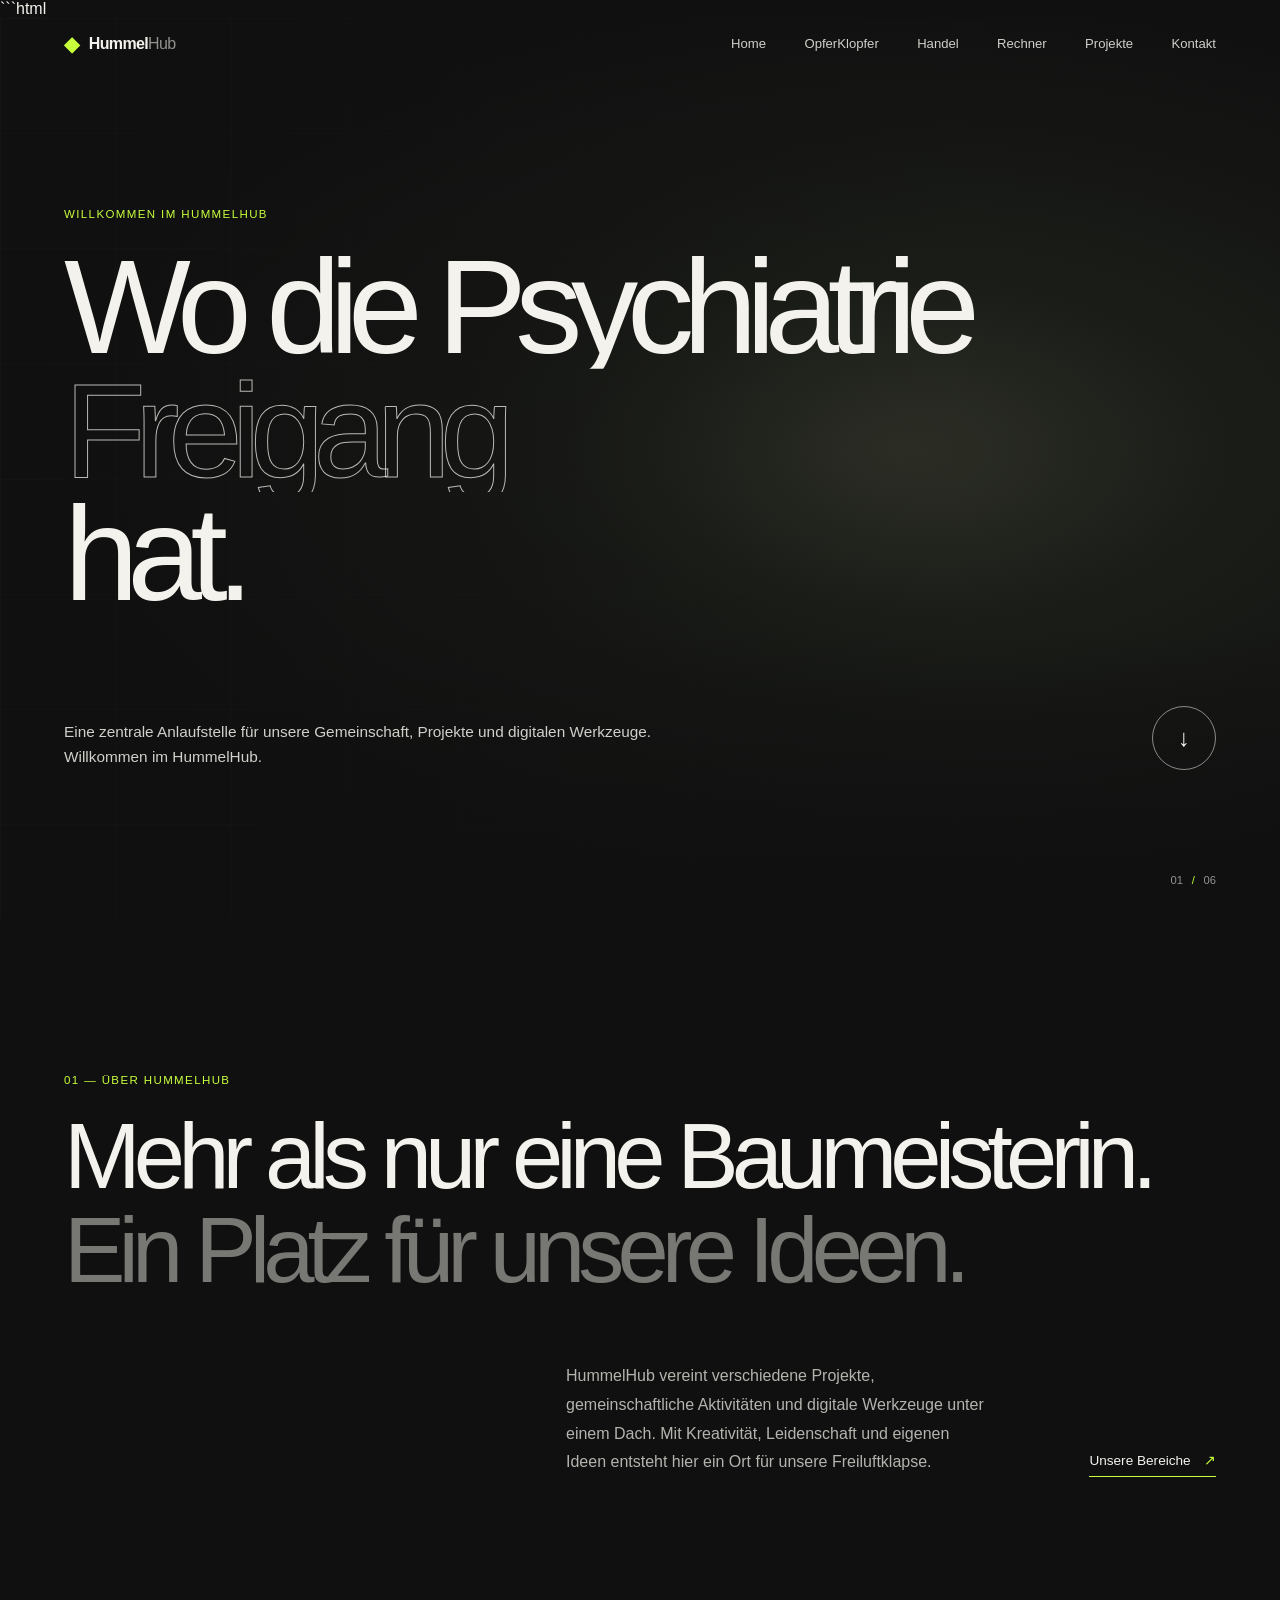
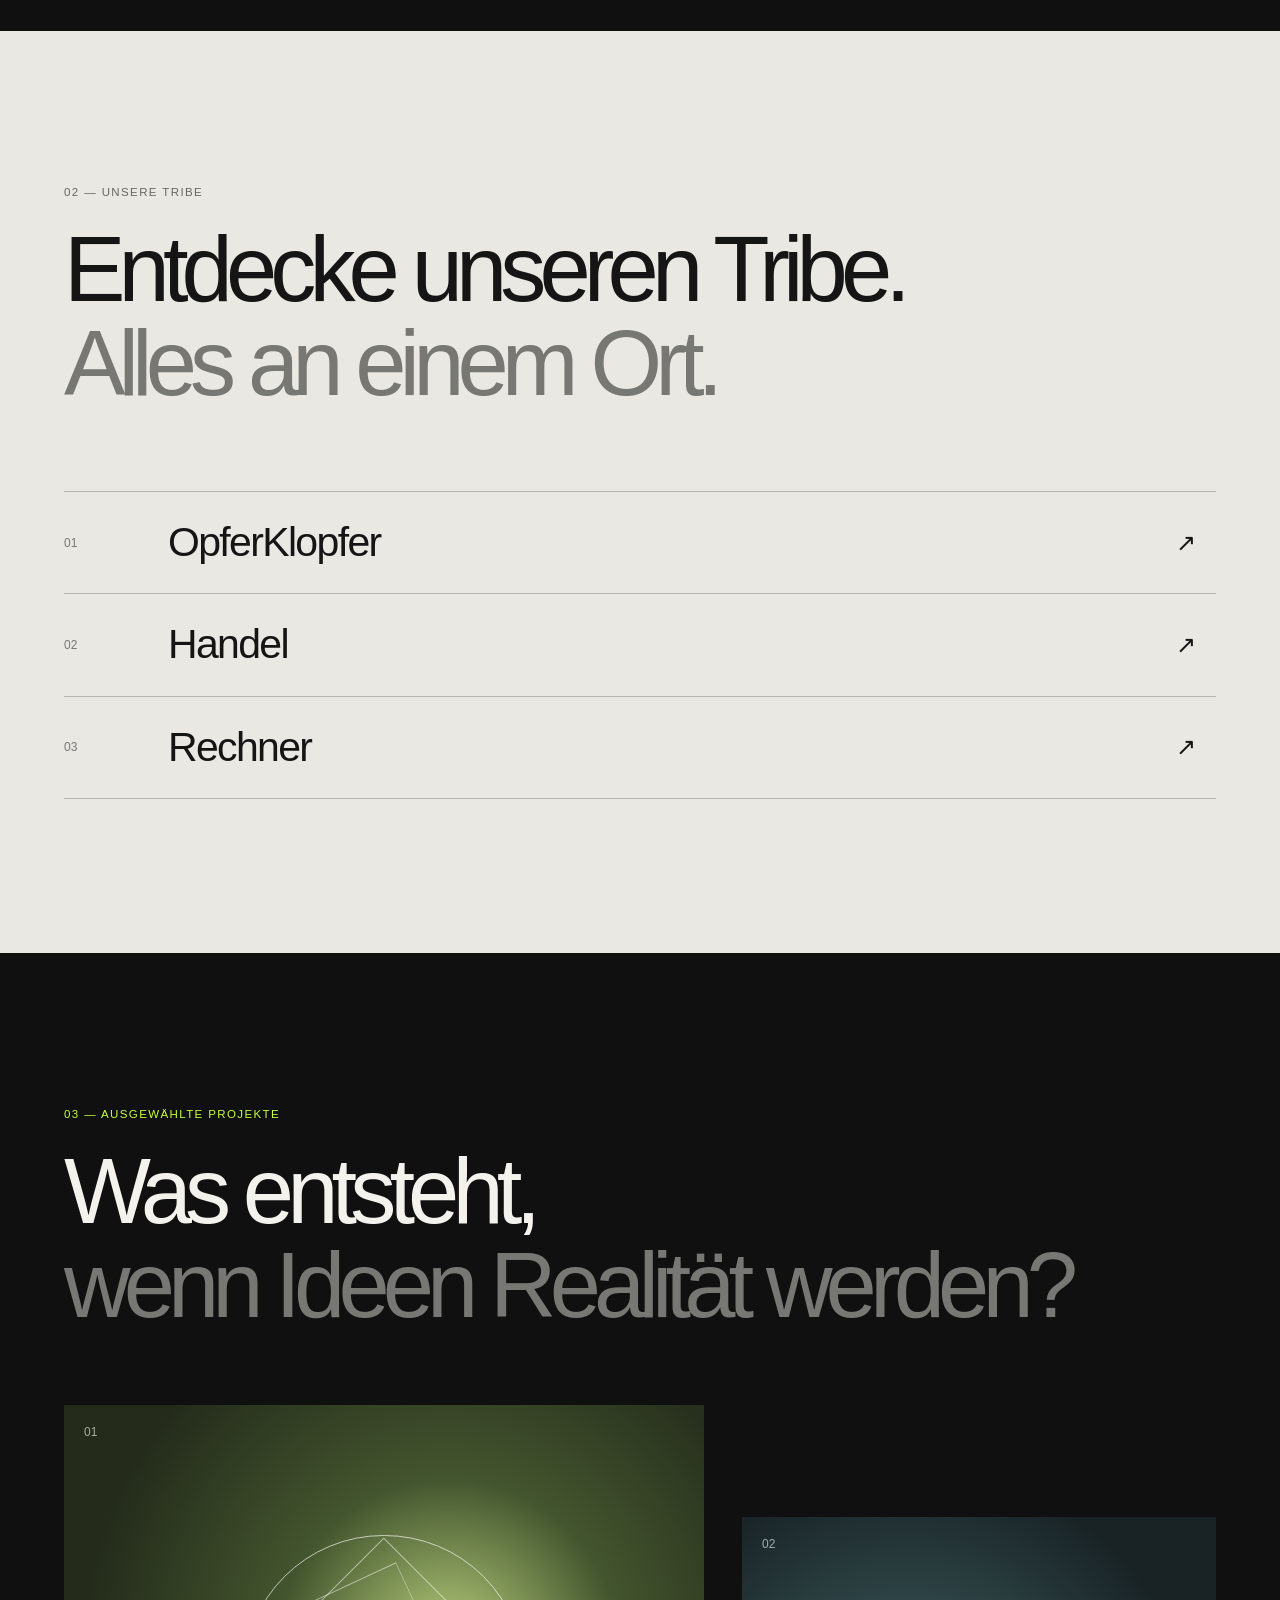
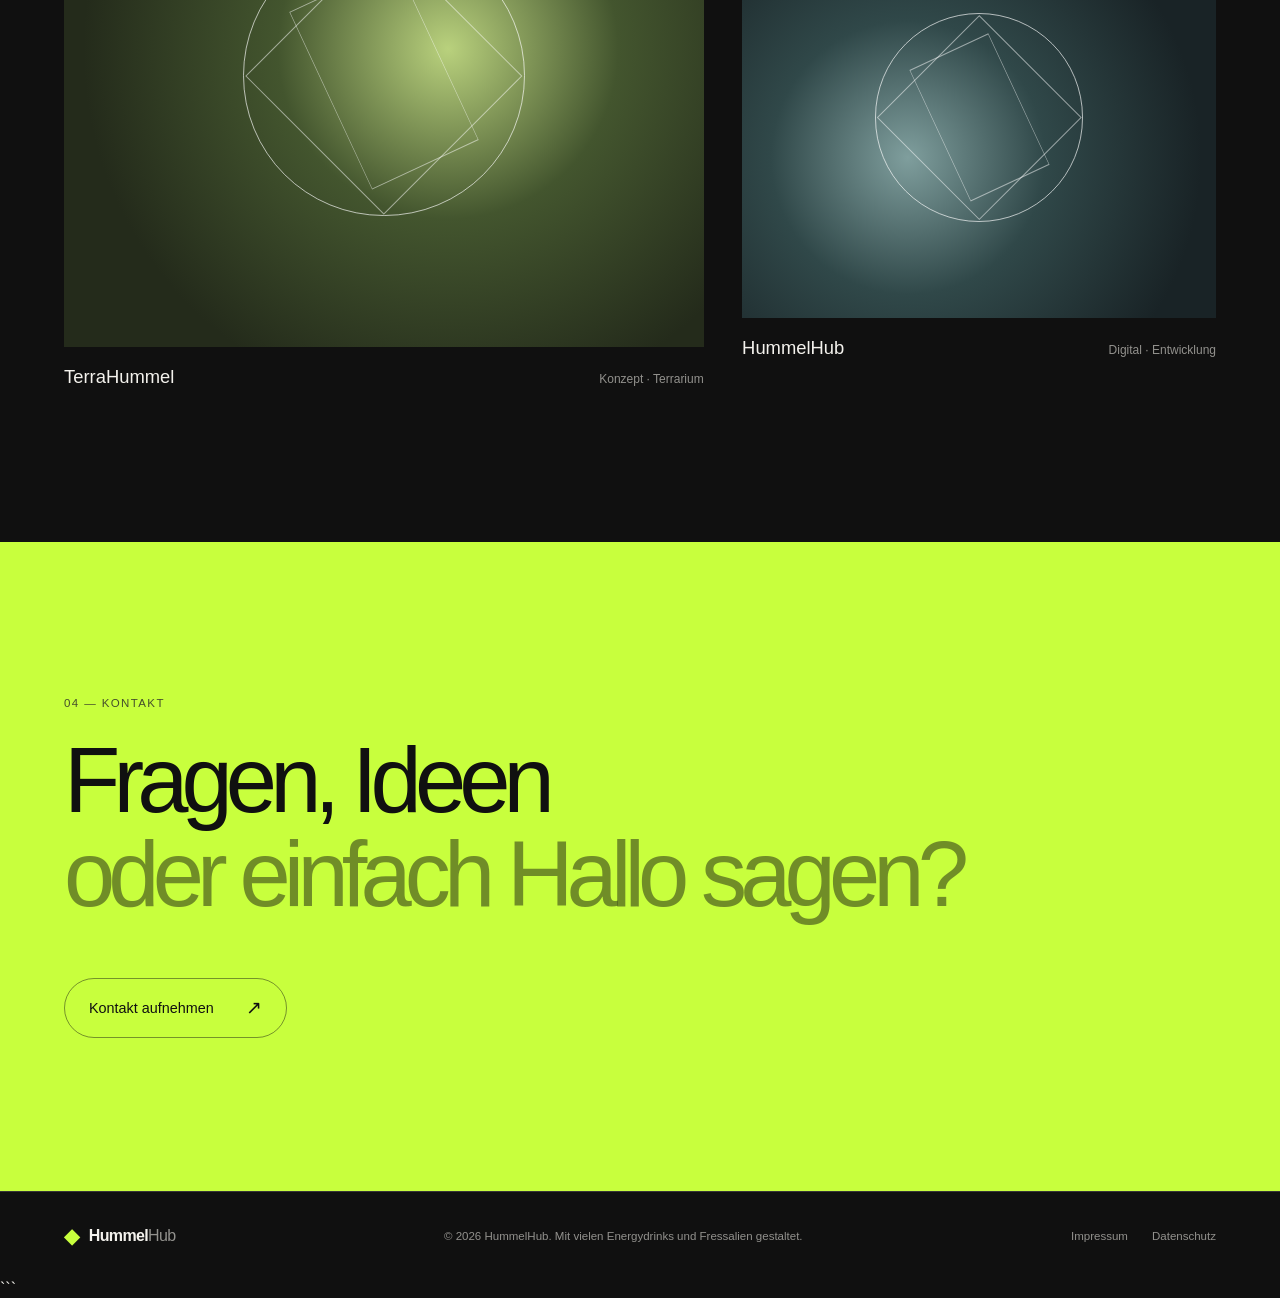
==== index.html @ 1e1fe2d3 "Dateien hochgeladen" ====
```html
<!doctype html>
<html lang="de" data-theme="dark">
<head>
    <meta charset="utf-8">
    <meta name="viewport" content="width=device-width, initial-scale=1">
    <meta name="description" content="HummelHub – Deine zentrale Anlaufstelle für OpferKlopfer, Handel, Rechner und Projekte.">
    <title>HummelHub – Home</title>
    <link rel="preconnect" href="https://fonts.googleapis.com">
    <link rel="preconnect" href="https://fonts.gstatic.com" crossorigin>
    <link rel="stylesheet" href="css/style.css">
</head>
<body>
    <!-- HEADER -->
    <header class="site-header" id="top">
        <a class="brand" href="index.html" aria-label="Zur Startseite">
            <span class="brand-mark">◆</span>
            <span>Hummel<span class="brand-light">Hub</span></span>
        </a>
        <!-- DESKTOP NAVIGATION -->
        <nav class="desktop-nav" aria-label="Hauptnavigation">
            <a href="index.html">Home</a>
            <a href="opferklopfer.html">OpferKlopfer</a>
            <a href="handel.html">Handel</a>
            <a href="rechner.html">Rechner</a>
            <a href="projekte.html">Projekte</a>
            <a href="kontakt.html">Kontakt</a>
        </nav>
        <!-- MOBILE MENÜ BUTTON -->
        <button class="menu-toggle" aria-label="Menü öffnen" aria-expanded="false">
            <span></span>
            <span></span>
        </button>
    </header>

    <!-- MOBILE NAVIGATION -->
    <div class="menu-overlay" aria-hidden="true">
        <nav aria-label="Mobiles Menü">
            <a href="index.html">Home <span>01</span></a>
            <a href="opferklopfer.html">OpferKlopfer <span>02</span></a>
            <a href="handel.html">Handel <span>03</span></a>
            <a href="rechner.html">Rechner <span>04</span></a>
            <a href="projekte.html">Projekte <span>05</span></a>
            <a href="kontakt.html">Kontakt <span>06</span></a>
        </nav>
        <p class="menu-note">Eine Hummel kann auch beißen.</p>
    </div>

    <!-- HAUPTINHALT -->
    <main>
        <!-- HERO -->
        <section class="hero">
            <div class="hero-media" aria-hidden="true">
                <!-- Eigenes Video später hier einfügen:
                <video src="assets/hero.mp4" autoplay muted loop playsinline></video>
                -->
                <div class="hero-gradient"></div>
                <div class="hero-grid"></div>
            </div>
            <div class="hero-content">
                <p class="eyebrow reveal">WILLKOMMEN IM HUMMELHUB</p>
                <h1 class="hero-title">
                    <span>Wo die Psychiatrie</span>
                    <span class="outline">Freigang</span>
                    <span>hat.</span>
                </h1>
                <div class="hero-bottom">
                    <p class="hero-copy reveal">
                        Eine zentrale Anlaufstelle für unsere Gemeinschaft,
                        Projekte und digitalen Werkzeuge.
                        <br>
                        Willkommen im HummelHub.
                    </p>
                    <a class="circle-link" href="#about" aria-label="Weiter entdecken">
                        <span>↓</span>
                    </a>
                </div>
            </div>
            <div class="hero-index">01 <span>/</span> 06</div>
        </section>

        <!-- INTRO -->
        <section class="intro section-pad" id="about">
            <p class="eyebrow reveal">01 — ÜBER HUMMELHUB</p>
            <h2 class="reveal">
                Mehr als nur eine Baumeisterin.
                <br>
                <span class="muted">Ein Platz für unsere Ideen.</span>
            </h2>
            <div class="intro-foot">
                <p>
                    HummelHub vereint verschiedene Projekte,
                    gemeinschaftliche Aktivitäten und digitale
                    Werkzeuge unter einem Dach.
                    Mit Kreativität, Leidenschaft und eigenen Ideen
                    entsteht hier ein Ort für unsere Freiluftklapse.
                </p>
                <a class="text-link" href="#services">Unsere Bereiche <span>↗</span></a>
            </div>
        </section>

        <!-- BEREICHE -->
        <section class="services section-pad" id="services">
            <div class="section-heading">
                <p class="eyebrow reveal">02 — UNSERE TRIBE</p>
                <h2 class="reveal">
                    Entdecke unseren Tribe.
                    <br>
                    <span class="muted">Alles an einem Ort.</span>
                </h2>
            </div>
            <div class="service-list">
                <a class="service-item" href="opferklopfer.html">
                    <span class="service-num">01</span>
                    <h3>OpferKlopfer</h3>
                    <span class="service-arrow">↗</span>
                </a>
                <a class="service-item" href="handel.html">
                    <span class="service-num">02</span>
                    <h3>Handel</h3>
                    <span class="service-arrow">↗</span>
                </a>
                <a class="service-item" href="rechner.html">
                    <span class="service-num">03</span>
                    <h3>Rechner</h3>
                    <span class="service-arrow">↗</span>
                </a>
            </div>
        </section>

        <!-- PROJEKTE -->
        <section class="projects section-pad" id="projects">
            <div class="projects-head">
                <p class="eyebrow reveal">03 — AUSGEWÄHLTE PROJEKTE</p>
                <h2 class="reveal">
                    Was entsteht,
                    <br>
                    <span class="muted">wenn Ideen Realität werden?</span>
                </h2>
            </div>
            <div class="project-grid">
                <article class="project-card project-large">
                    <div class="project-art art-one">
                        <span>01</span>
                        <div class="art-shape"></div>
                    </div>
                    <div class="project-meta">
                        <h3>TerraHummel</h3>
                        <p>Konzept · Terrarium</p>
                    </div>
                </article>
                <article class="project-card">
                    <div class="project-art art-two">
                        <span>02</span>
                        <div class="art-shape"></div>
                    </div>
                    <div class="project-meta">
                        <h3>HummelHub</h3>
                        <p>Digital · Entwicklung</p>
                    </div>
                </article>
            </div>
        </section>

        <!-- KONTAKT -->
        <section class="contact section-pad" id="contact">
            <p class="eyebrow reveal">04 — KONTAKT</p>
            <h2 class="reveal">
                Fragen, Ideen
                <br>
                <span class="muted">oder einfach Hallo sagen?</span>
            </h2>
            <a class="contact-link" href="kontakt.html">Kontakt aufnehmen <span>↗</span></a>
        </section>
    </main>

    <!-- FOOTER -->
    <footer class="site-footer">
        <a class="brand" href="index.html">
            <span class="brand-mark">◆</span>
            <span>Hummel<span class="brand-light">Hub</span></span>
        </a>
        <p>© <span id="year"></span> HummelHub. Mit vielen Energydrinks und Fressalien gestaltet.</p>
        <div class="footer-links">
            <a href="impressum.html">Impressum</a>
            <a href="datenschutz.html">Datenschutz</a>
        </div>
    </footer>

    <!-- JAVASCRIPT -->
    <script src="js/main.js"></script>
</body>
</html>
```
---- css/style.css ----
/* =========================================================
   DEINE WEBSITE — Designsystem & Animationen
   Sauber getrennt, responsiv und mit Reduced-Motion-Support
   ========================================================= */

:root {
  --color-bg: #101010;
  --color-surface: #191919;
  --color-text: #f4f2ed;
  --color-muted: #92918d;
  --color-accent: #c8ff3d;
  --color-line: rgba(255, 255, 255, .16);
  --font-body: "DM Sans", sans-serif;
  --font-display: "Space Grotesk", sans-serif;
  --container: 1440px;
  --gutter: clamp(1.25rem, 5vw, 5.5rem);
  --ease-out: cubic-bezier(.16, 1, .3, 1);
  --ease-inout: cubic-bezier(.76, 0, .24, 1);
}

*, *::before, *::after { box-sizing: border-box; }
html { scroll-behavior: smooth; background: var(--color-bg); }
body { margin: 0; color: var(--color-text); background: var(--color-bg); font-family: var(--font-body); -webkit-font-smoothing: antialiased; overflow-x: clip; }
body.menu-open { overflow: hidden; }
a { color: inherit; text-decoration: none; }
button { color: inherit; font: inherit; }
::selection { color: var(--color-bg); background: var(--color-accent); }

.site-header {
  position: fixed; z-index: 100; inset: 0 0 auto; height: 88px;
  display: flex; align-items: center; justify-content: space-between;
  padding-inline: var(--gutter); border-bottom: 1px solid transparent;
  transition: background .4s ease, border-color .4s ease, height .4s ease;
}
.site-header.is-scrolled { height: 72px; background: rgba(16,16,16,.82); border-color: var(--color-line); backdrop-filter: blur(18px); }
.brand { display: inline-flex; align-items: center; gap: .65rem; font: 700 1rem var(--font-display); letter-spacing: -.04em; position: relative; z-index: 102; }
.brand-mark { color: var(--color-accent); font-size: 1.25rem; }
.brand-light { color: var(--color-muted); font-weight: 400; }
.desktop-nav { display: flex; align-items: center; gap: clamp(1.25rem, 3vw, 3rem); }
.desktop-nav a { font-size: .82rem; color: #d0cfca; position: relative; transition: color .25s ease; }
.desktop-nav a::after { content: ""; position: absolute; left: 0; bottom: -.45rem; width: 100%; height: 1px; background: var(--color-accent); transform: scaleX(0); transform-origin: right; transition: transform .45s var(--ease-out); }
.desktop-nav a:hover { color: var(--color-accent); }
.desktop-nav a:hover::after { transform: scaleX(1); transform-origin: left; }
.menu-toggle { display: none; width: 44px; height: 44px; border: 1px solid var(--color-line); border-radius: 50%; background: transparent; cursor: pointer; position: relative; z-index: 102; }
.menu-toggle span { position: absolute; left: 12px; width: 18px; height: 1px; background: var(--color-text); transition: transform .45s var(--ease-out), top .45s var(--ease-out); }
.menu-toggle span:first-child { top: 17px; }
.menu-toggle span:last-child { top: 24px; }
.menu-toggle[aria-expanded="true"] span:first-child { top: 21px; transform: rotate(45deg); }
.menu-toggle[aria-expanded="true"] span:last-child { top: 21px; transform: rotate(-45deg); }

.menu-overlay { position: fixed; z-index: 99; inset: 0; display: flex; flex-direction: column; justify-content: center; padding: 100px var(--gutter) 3rem; background: var(--color-accent); color: var(--color-bg); clip-path: inset(0 0 100% 0); visibility: hidden; transition: clip-path .8s var(--ease-inout), visibility .8s; }
.menu-overlay.is-open { clip-path: inset(0); visibility: visible; }
.menu-overlay nav { display: flex; flex-direction: column; max-width: 900px; width: 100%; margin-inline: auto; }
.menu-overlay nav a { display: flex; align-items: center; justify-content: space-between; padding: .65em 0; border-bottom: 1px solid rgba(16,16,16,.25); font: 500 clamp(2.4rem, 7vw, 6.5rem)/1.05 var(--font-display); letter-spacing: -.065em; transform: translateY(35px); opacity: 0; transition: transform .6s var(--ease-out), opacity .5s ease; }
.menu-overlay.is-open nav a { transform: translateY(0); opacity: 1; }
.menu-overlay.is-open nav a:nth-child(1) { transition-delay: .12s; }
.menu-overlay.is-open nav a:nth-child(2) { transition-delay: .19s; }
.menu-overlay.is-open nav a:nth-child(3) { transition-delay: .26s; }
.menu-overlay.is-open nav a:nth-child(4) { transition-delay: .33s; }
.menu-overlay nav a span { font: 500 .8rem var(--font-body); }
.menu-note { max-width: 900px; width: 100%; margin: 2rem auto 0; font-size: .85rem; opacity: .7; }

.hero { min-height: min(900px, 100svh); height: 100svh; position: relative; display: flex; align-items: center; overflow: hidden; isolation: isolate; }
.hero-media, .hero-gradient, .hero-grid { position: absolute; inset: 0; }
.hero-media { z-index: -1; background: radial-gradient(ellipse at 70% 48%, #34372c 0%, #1d201a 26%, #101010 68%); overflow: hidden; }
.hero-gradient { background: linear-gradient(90deg, rgba(16,16,16,.88), rgba(16,16,16,.2) 75%), linear-gradient(0deg, #101010 0%, transparent 32%); }
.hero-grid { opacity: .13; background-image: linear-gradient(rgba(255,255,255,.13) 1px, transparent 1px), linear-gradient(90deg, rgba(255,255,255,.13) 1px, transparent 1px); background-size: 9vw 9vw; mask-image: linear-gradient(90deg, black, transparent 80%); }
.hero-content { width: min(100%, var(--container)); padding: 120px var(--gutter) 80px; margin: auto; }
.eyebrow { margin: 0 0 1.4rem; color: var(--color-accent); font: 500 .72rem/1.4 var(--font-body); letter-spacing: .12em; text-transform: uppercase; }
.hero-title { margin: 0; display: flex; flex-direction: column; font: 500 clamp(4rem, 10.5vw, 10.8rem)/.92 var(--font-display); letter-spacing: -.085em; }
.hero-title span { display: block; overflow: hidden; }
.hero-title span > span, .hero-title .word { display: inline-block; }
.outline { color: transparent; -webkit-text-stroke: 1px rgba(244,242,237,.75); }
.hero-bottom { display: flex; justify-content: space-between; align-items: flex-end; margin-top: clamp(2.5rem, 7vw, 6rem); }
.hero-copy { color: #d1d0ca; font-size: clamp(.9rem, 1.2vw, 1.05rem); line-height: 1.65; margin: 0; }
.circle-link { display: grid; place-items: center; width: 64px; height: 64px; border: 1px solid rgba(255,255,255,.5); border-radius: 50%; font-size: 1.5rem; transition: background .35s ease, color .35s ease, transform .35s ease; }
.circle-link:hover { color: var(--color-bg); background: var(--color-accent); border-color: var(--color-accent); transform: translateY(4px); }
.hero-index { position: absolute; right: var(--gutter); bottom: 2rem; font: .7rem var(--font-body); color: var(--color-muted); }
.hero-index span { color: var(--color-accent); padding-inline: .35rem; }

.section-pad { padding: clamp(6rem, 12vw, 12rem) var(--gutter); }
.intro { max-width: var(--container); margin: auto; }
.intro h2, .section-heading h2, .projects-head h2, .contact h2 { margin: 0; font: 500 clamp(2.8rem, 7.2vw, 7.5rem)/1.02 var(--font-display); letter-spacing: -.075em; }
.muted { color: #777773; }
.intro-foot { display: flex; align-items: flex-end; justify-content: space-between; gap: 3rem; margin: 4rem 0 0 auto; max-width: 650px; }
.intro-foot p { max-width: 420px; margin: 0; color: #b4b3ae; font-size: 1rem; line-height: 1.8; }
.text-link { white-space: nowrap; font-size: .85rem; border-bottom: 1px solid var(--color-accent); padding-bottom: .5rem; }
.text-link span { color: var(--color-accent); margin-left: .6rem; }

.services { background: #e9e8e2; color: #151515; }
.section-heading { max-width: var(--container); margin: 0 auto 5rem; }
.section-heading .eyebrow { color: #66675f; }
.service-list { max-width: var(--container); margin: auto; border-top: 1px solid rgba(0,0,0,.22); }
.service-item { display: grid; grid-template-columns: 80px 1fr 40px; align-items: center; gap: 1.5rem; padding: 1.7rem 0; border-bottom: 1px solid rgba(0,0,0,.22); position: relative; overflow: hidden; }
.service-item::before { content: ""; position: absolute; inset: 0; background: var(--color-accent); transform: translateY(101%); transition: transform .65s var(--ease-out); z-index: 0; }
.service-item:hover::before { transform: translateY(0); }
.service-num, .service-item h3, .service-arrow { position: relative; z-index: 1; }
.service-num { font-size: .75rem; color: #777; transition: color .4s ease; }
.service-item h3 { margin: 0; font: 500 clamp(1.5rem, 3.2vw, 3.4rem) var(--font-display); letter-spacing: -.04em; transition: transform .5s var(--ease-out); }
.service-arrow { font-size: 1.5rem; transition: transform .5s var(--ease-out); }
.service-item:hover .service-item h3 { transform: translateX(12px); }
.service-item:hover .service-arrow { transform: rotate(45deg); }
.service-item:hover .service-num { color: #333; }

.projects { max-width: var(--container); margin: auto; }
.projects-head { margin-bottom: 4.5rem; }
.project-grid { display: grid; grid-template-columns: 1.35fr 1fr; align-items: start; gap: clamp(1rem, 3vw, 3rem); }
.project-card:nth-child(2) { margin-top: 7rem; }
.project-art { position: relative; overflow: hidden; aspect-ratio: 1.18; display: grid; place-items: center; background: #222; }
.project-art > span { position: absolute; left: 1.25rem; top: 1.25rem; font: .75rem var(--font-body); color: rgba(255,255,255,.6); z-index: 2; }
.art-one { background: radial-gradient(circle at 60% 45%, #b9d17d, #43552e 35%, #242b1b 75%); }
.art-two { background: radial-gradient(circle at 35% 60%, #7f9e9d, #304849 35%, #192326 75%); }
.art-shape { width: 44%; aspect-ratio: 1; border: 1px solid rgba(255,255,255,.65); border-radius: 50%; position: relative; transition: transform 1s var(--ease-out); }
.art-shape::before, .art-shape::after { content: ""; position: absolute; inset: 15%; border: 1px solid rgba(255,255,255,.5); transform: rotate(45deg); }
.art-shape::after { transform: rotate(-25deg) scaleX(.6); }
.project-card:hover .art-shape { transform: scale(1.22) rotate(18deg); }
.project-meta { display: flex; justify-content: space-between; align-items: baseline; gap: 1rem; padding-top: 1.2rem; }
.project-meta h3 { margin: 0; font: 500 1.15rem var(--font-display); }
.project-meta p { margin: 0; color: var(--color-muted); font-size: .75rem; }

.contact { background: #c8ff3d; color: #101010; }
.contact .eyebrow { color: #454e2c; }
.contact h2 { max-width: 1100px; }
.contact .muted { color: rgba(16,16,16,.48); }
.contact-link { display: inline-flex; align-items: center; gap: 2rem; margin-top: 3.5rem; padding: 1.1rem 1.5rem; border: 1px solid rgba(16,16,16,.45); border-radius: 100px; font-size: .9rem; transition: color .3s ease, background .3s ease, transform .3s ease; }
.contact-link:hover { color: var(--color-accent); background: #101010; transform: translateY(-3px); }
.contact-link span { font-size: 1.2rem; }
.contact-hint { margin: 1rem 0 0; font-size: .72rem; color: rgba(16,16,16,.62); }

.site-footer { display: flex; align-items: center; justify-content: space-between; gap: 2rem; padding: 2rem var(--gutter); border-top: 1px solid var(--color-line); }
.site-footer p { margin: 0; color: var(--color-muted); font-size: .72rem; }
.footer-links { display: flex; gap: 1.5rem; font-size: .72rem; color: var(--color-muted); }
.footer-links a:hover { color: var(--color-accent); }

/* Scroll-Reveal: Elemente starten leicht versetzt und werden weich eingeblendet */
.js-ready .reveal { opacity: 0; transform: translateY(32px); transition: opacity .9s var(--ease-out), transform .9s var(--ease-out); }
.js-ready .reveal.is-visible { opacity: 1; transform: translateY(0); }
.js-ready .hero-title span { clip-path: inset(0 0 100% 0); transform: translateY(28px); transition: clip-path 1s var(--ease-out), transform 1s var(--ease-out); }
.js-ready .hero-title.is-visible span { clip-path: inset(0); transform: translateY(0); }
.js-ready .hero-title span:nth-child(2) { transition-delay: .12s; }
.js-ready .hero-title span:nth-child(3) { transition-delay: .24s; }

/* Flüssige Bild-/Flächenbewegung nur bei Mausgeräten */
@media (hover: hover) and (pointer: fine) {
  .project-art { cursor: pointer; }
}

@media (max-width: 900px) {
  .desktop-nav { gap: 1.25rem; }
  .desktop-nav a { font-size: .75rem; }
  .hero-title { font-size: clamp(4.2rem, 13vw, 8rem); }
  .project-grid { grid-template-columns: 1fr 1fr; }
  .project-card:nth-child(2) { margin-top: 4rem; }
  .project-meta { flex-direction: column; gap: .35rem; }
}
@media (max-width: 700px) {
  .site-header { height: 72px; }
  .desktop-nav { display: none; }
  .menu-toggle { display: block; }
  .hero { min-height: 760px; height: 100svh; }
  .hero-content { padding-top: 110px; padding-bottom: 70px; }
  .hero-title { font-size: clamp(3.6rem, 16vw, 6.6rem); }
  .hero-bottom { margin-top: 3rem; }
  .circle-link { width: 52px; height: 52px; }
  .hero-index { bottom: 1.25rem; }
  .intro-foot { align-items: flex-start; flex-direction: column; gap: 2rem; margin-top: 2.5rem; }
  .section-heading { margin-bottom: 3rem; }
  .service-item { grid-template-columns: 35px 1fr 24px; gap: .75rem; padding: 1.35rem 0; }
  .service-item h3 { font-size: clamp(1.3rem, 6vw, 2rem); }
  .project-grid { grid-template-columns: 1fr; gap: 2.5rem; }
  .project-card:nth-child(2) { margin-top: 0; }
  .project-art { aspect-ratio: 1.1; }
  .project-meta { flex-direction: row; align-items: baseline; }
  .contact-link { margin-top: 2.5rem; }
  .site-footer { flex-wrap: wrap; gap: 1.25rem; }
  .site-footer p { order: 3; width: 100%; }
}
@media (max-width: 420px) {
  .hero-title { font-size: 3.35rem; }
  .hero-copy { font-size: .85rem; }
  .project-meta { flex-direction: column; gap: .35rem; }
  .footer-links { gap: 1rem; }
}

@media (prefers-reduced-motion: reduce) {
  *, *::before, *::after { scroll-behavior: auto !important; animation-duration: .01ms !important; animation-iteration-count: 1 !important; transition-duration: .01ms !important; }
  .js-ready .reveal, .js-ready .hero-title span { opacity: 1; transform: none; clip-path: none; }
}
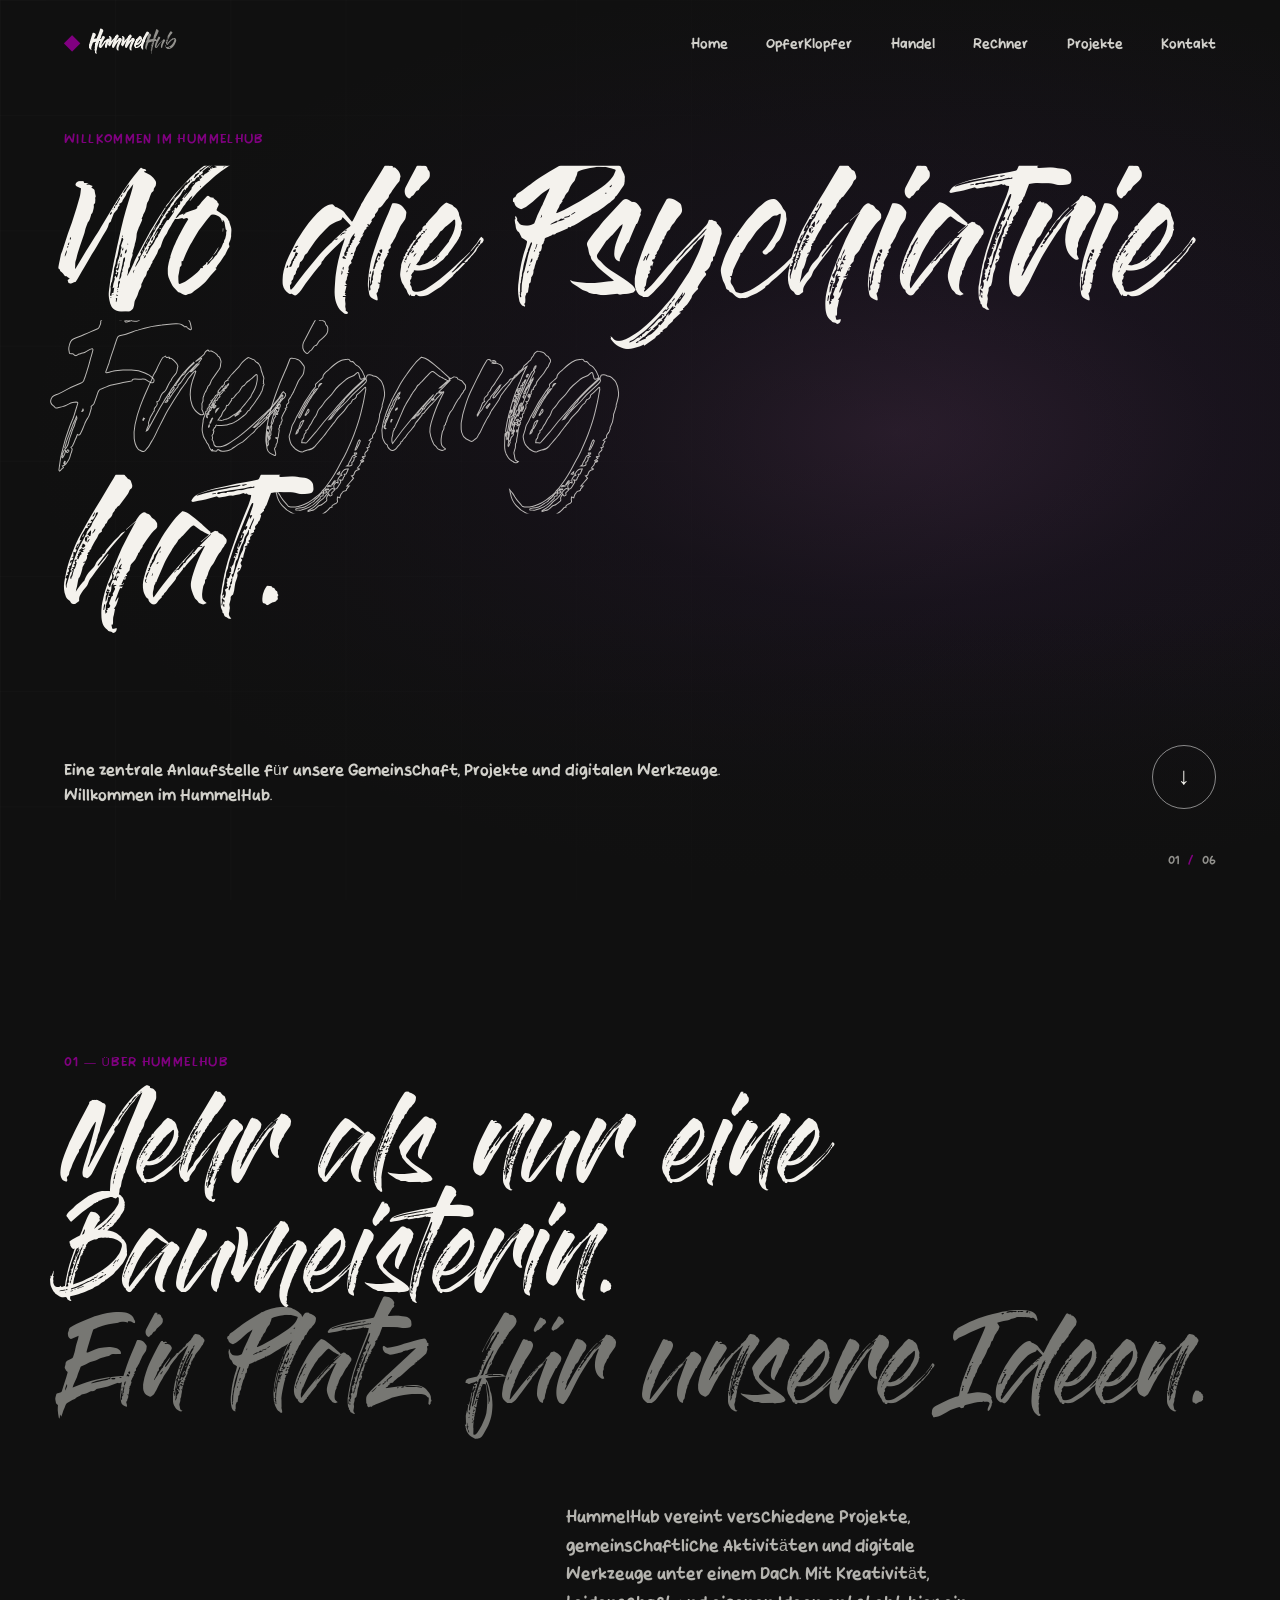
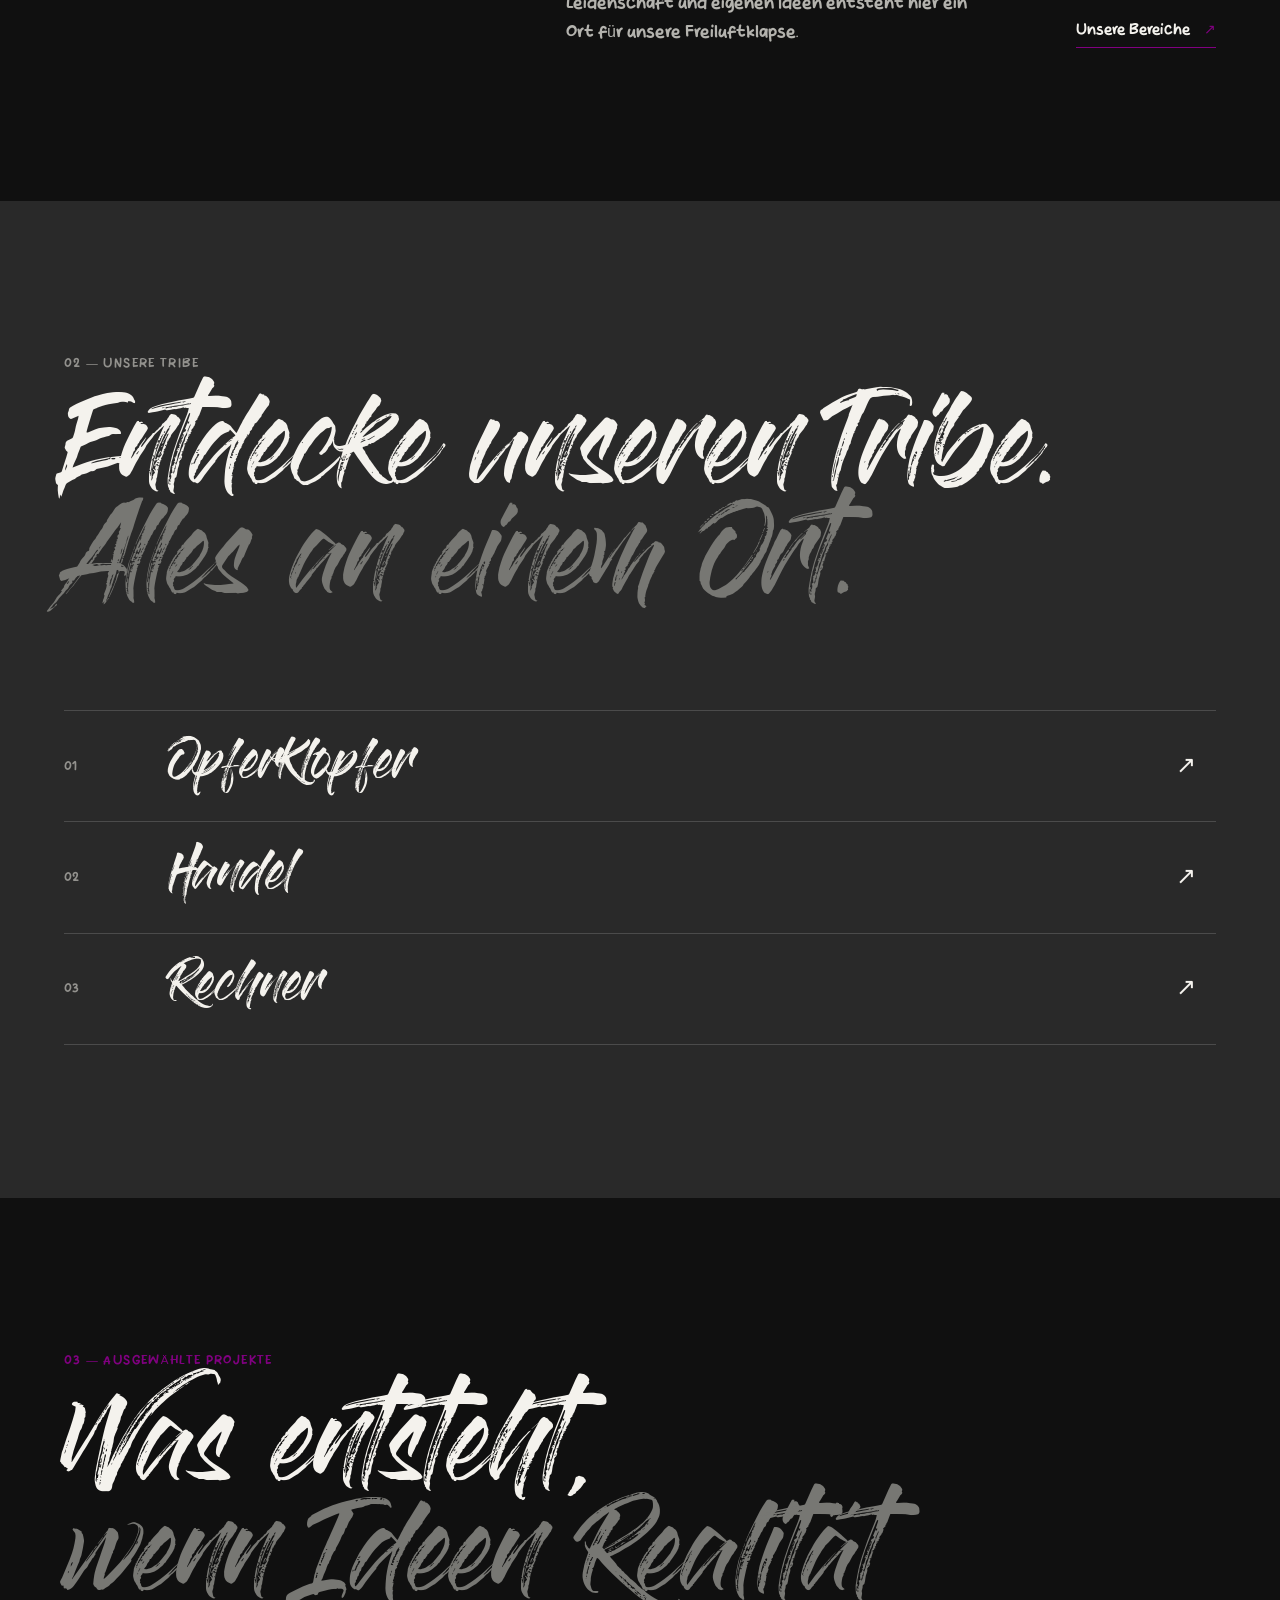
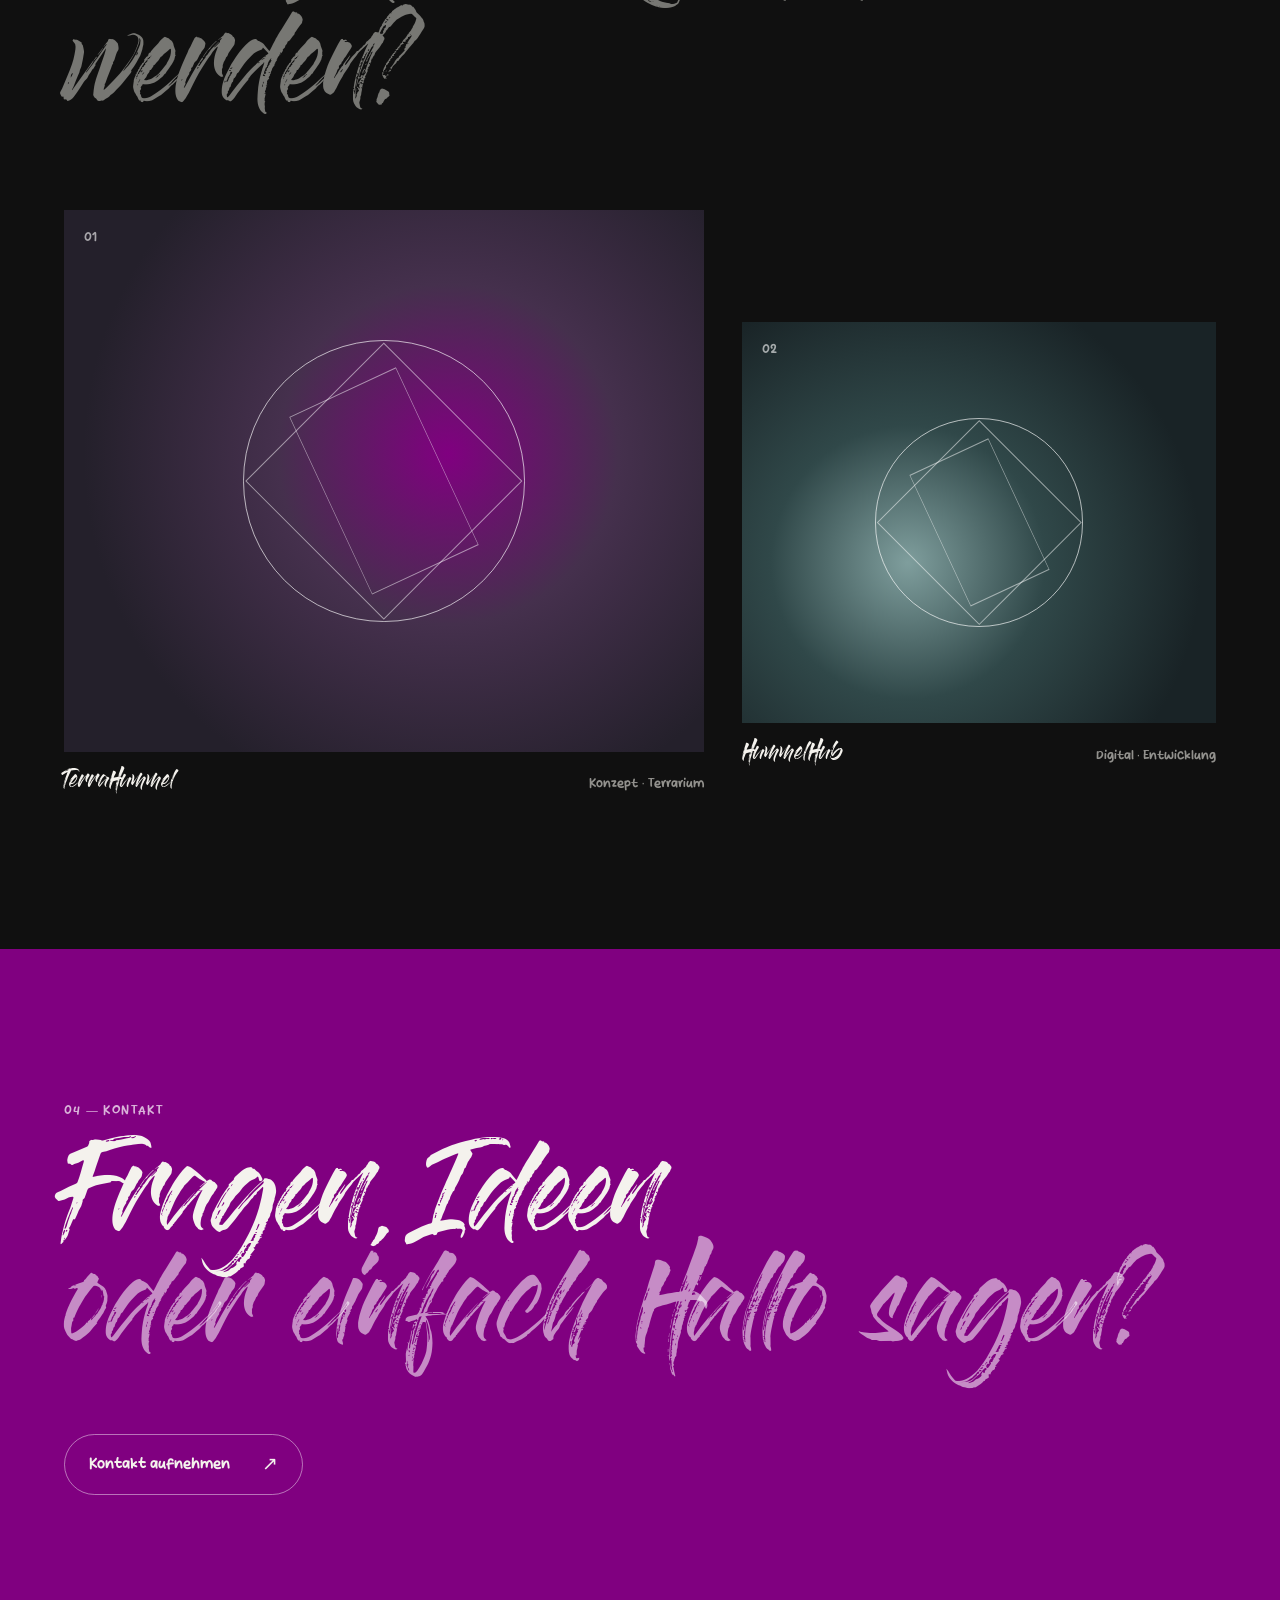
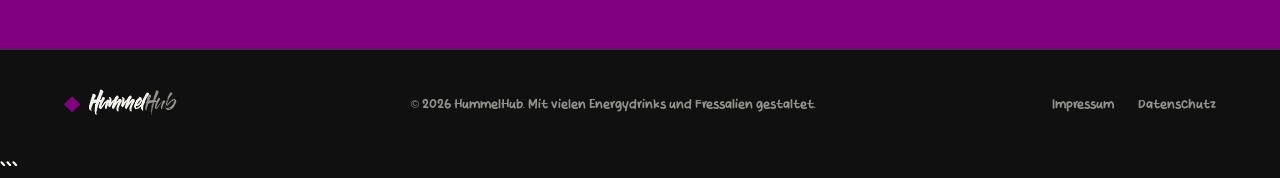
==== commit 07e990cb: "Dateien hochgeladen" ====
--- a/index.html
+++ b/index.html
@@ -1,4 +1,3 @@
-```html
 <!doctype html>
 <html lang="de" data-theme="dark">
 <head>
--- a/css/style.css
+++ b/css/style.css
@@ -1,188 +1,998 @@
+
 /* =========================================================
-   DEINE WEBSITE — Designsystem & Animationen
-   Sauber getrennt, responsiv und mit Reduced-Motion-Support
+   HUMMELHUB — Designsystem & Animationen
+   Responsiv, sauber strukturiert und mit Reduced-Motion-Support
    ========================================================= */
 
+/* =========================
+   FARBEN, SCHRIFTEN & VARIABLEN
+   ========================= */
+@font-face {
+    font-family: "Gloss and Blooms";
+    src: url("../assets/fonts/GlossAndBlooms.ttf") format("truetype");
+    font-weight: 400;
+    font-style: normal;
+    font-display: swap;
+}
+
+@font-face {
+    font-family: "Cheflat";
+    src: url("../assets/fonts/Cheflat.ttf") format("truetype");
+    font-weight: 400;
+    font-style: normal;
+    font-display: swap;
+}
+
 :root {
+  /* Grundfarben */
   --color-bg: #101010;
   --color-surface: #191919;
-  --color-text: #f4f2ed;
-  --color-muted: #92918d;
-  --color-accent: #c8ff3d;
+  --color-text: #F4F2ED;
+  --color-muted: #92918D;
+  --color-accent: #800080;
   --color-line: rgba(255, 255, 255, .16);
-  --font-body: "DM Sans", sans-serif;
-  --font-display: "Space Grotesk", sans-serif;
+
+  /* Schriftarten */
+  --font-body: "Cheflat", sans-serif;
+  --font-display: "Gloss and Blooms", sans-serif;
+
+  /* Layout */
   --container: 1440px;
   --gutter: clamp(1.25rem, 5vw, 5.5rem);
+
+  /* Animationen */
   --ease-out: cubic-bezier(.16, 1, .3, 1);
   --ease-inout: cubic-bezier(.76, 0, .24, 1);
 }
 
-*, *::before, *::after { box-sizing: border-box; }
-html { scroll-behavior: smooth; background: var(--color-bg); }
-body { margin: 0; color: var(--color-text); background: var(--color-bg); font-family: var(--font-body); -webkit-font-smoothing: antialiased; overflow-x: clip; }
-body.menu-open { overflow: hidden; }
-a { color: inherit; text-decoration: none; }
-button { color: inherit; font: inherit; }
-::selection { color: var(--color-bg); background: var(--color-accent); }
+
+/* =========================
+   GRUNDEINSTELLUNGEN
+   ========================= */
+
+*, *::before, *::after {
+  box-sizing: border-box;
+}
+
+html {
+  scroll-behavior: smooth;
+  background: var(--color-bg);
+}
+
+body {
+  margin: 0;
+  color: var(--color-text);
+  background: var(--color-bg);
+  font-family: var(--font-body);
+  -webkit-font-smoothing: antialiased;
+  overflow-x: clip;
+}
+
+body.menu-open {
+  overflow: hidden;
+}
+
+a {
+  color: inherit;
+  text-decoration: none;
+}
+
+button {
+  color: inherit;
+  font: inherit;
+}
+
+::selection {
+  color: var(--color-text);
+  background: var(--color-accent);
+}
+
+
+/* =========================
+   HEADER & NAVIGATION
+   ========================= */
 
 .site-header {
-  position: fixed; z-index: 100; inset: 0 0 auto; height: 88px;
-  display: flex; align-items: center; justify-content: space-between;
-  padding-inline: var(--gutter); border-bottom: 1px solid transparent;
+  position: fixed;
+  z-index: 100;
+  inset: 0 0 auto;
+  height: 88px;
+  display: flex;
+  align-items: center;
+  justify-content: space-between;
+  padding-inline: var(--gutter);
+  border-bottom: 1px solid transparent;
   transition: background .4s ease, border-color .4s ease, height .4s ease;
 }
-.site-header.is-scrolled { height: 72px; background: rgba(16,16,16,.82); border-color: var(--color-line); backdrop-filter: blur(18px); }
-.brand { display: inline-flex; align-items: center; gap: .65rem; font: 700 1rem var(--font-display); letter-spacing: -.04em; position: relative; z-index: 102; }
-.brand-mark { color: var(--color-accent); font-size: 1.25rem; }
-.brand-light { color: var(--color-muted); font-weight: 400; }
-.desktop-nav { display: flex; align-items: center; gap: clamp(1.25rem, 3vw, 3rem); }
-.desktop-nav a { font-size: .82rem; color: #d0cfca; position: relative; transition: color .25s ease; }
-.desktop-nav a::after { content: ""; position: absolute; left: 0; bottom: -.45rem; width: 100%; height: 1px; background: var(--color-accent); transform: scaleX(0); transform-origin: right; transition: transform .45s var(--ease-out); }
-.desktop-nav a:hover { color: var(--color-accent); }
-.desktop-nav a:hover::after { transform: scaleX(1); transform-origin: left; }
-.menu-toggle { display: none; width: 44px; height: 44px; border: 1px solid var(--color-line); border-radius: 50%; background: transparent; cursor: pointer; position: relative; z-index: 102; }
-.menu-toggle span { position: absolute; left: 12px; width: 18px; height: 1px; background: var(--color-text); transition: transform .45s var(--ease-out), top .45s var(--ease-out); }
-.menu-toggle span:first-child { top: 17px; }
-.menu-toggle span:last-child { top: 24px; }
-.menu-toggle[aria-expanded="true"] span:first-child { top: 21px; transform: rotate(45deg); }
-.menu-toggle[aria-expanded="true"] span:last-child { top: 21px; transform: rotate(-45deg); }
-
-.menu-overlay { position: fixed; z-index: 99; inset: 0; display: flex; flex-direction: column; justify-content: center; padding: 100px var(--gutter) 3rem; background: var(--color-accent); color: var(--color-bg); clip-path: inset(0 0 100% 0); visibility: hidden; transition: clip-path .8s var(--ease-inout), visibility .8s; }
-.menu-overlay.is-open { clip-path: inset(0); visibility: visible; }
-.menu-overlay nav { display: flex; flex-direction: column; max-width: 900px; width: 100%; margin-inline: auto; }
-.menu-overlay nav a { display: flex; align-items: center; justify-content: space-between; padding: .65em 0; border-bottom: 1px solid rgba(16,16,16,.25); font: 500 clamp(2.4rem, 7vw, 6.5rem)/1.05 var(--font-display); letter-spacing: -.065em; transform: translateY(35px); opacity: 0; transition: transform .6s var(--ease-out), opacity .5s ease; }
-.menu-overlay.is-open nav a { transform: translateY(0); opacity: 1; }
-.menu-overlay.is-open nav a:nth-child(1) { transition-delay: .12s; }
-.menu-overlay.is-open nav a:nth-child(2) { transition-delay: .19s; }
-.menu-overlay.is-open nav a:nth-child(3) { transition-delay: .26s; }
-.menu-overlay.is-open nav a:nth-child(4) { transition-delay: .33s; }
-.menu-overlay nav a span { font: 500 .8rem var(--font-body); }
-.menu-note { max-width: 900px; width: 100%; margin: 2rem auto 0; font-size: .85rem; opacity: .7; }
-
-.hero { min-height: min(900px, 100svh); height: 100svh; position: relative; display: flex; align-items: center; overflow: hidden; isolation: isolate; }
-.hero-media, .hero-gradient, .hero-grid { position: absolute; inset: 0; }
-.hero-media { z-index: -1; background: radial-gradient(ellipse at 70% 48%, #34372c 0%, #1d201a 26%, #101010 68%); overflow: hidden; }
-.hero-gradient { background: linear-gradient(90deg, rgba(16,16,16,.88), rgba(16,16,16,.2) 75%), linear-gradient(0deg, #101010 0%, transparent 32%); }
-.hero-grid { opacity: .13; background-image: linear-gradient(rgba(255,255,255,.13) 1px, transparent 1px), linear-gradient(90deg, rgba(255,255,255,.13) 1px, transparent 1px); background-size: 9vw 9vw; mask-image: linear-gradient(90deg, black, transparent 80%); }
-.hero-content { width: min(100%, var(--container)); padding: 120px var(--gutter) 80px; margin: auto; }
-.eyebrow { margin: 0 0 1.4rem; color: var(--color-accent); font: 500 .72rem/1.4 var(--font-body); letter-spacing: .12em; text-transform: uppercase; }
-.hero-title { margin: 0; display: flex; flex-direction: column; font: 500 clamp(4rem, 10.5vw, 10.8rem)/.92 var(--font-display); letter-spacing: -.085em; }
-.hero-title span { display: block; overflow: hidden; }
-.hero-title span > span, .hero-title .word { display: inline-block; }
-.outline { color: transparent; -webkit-text-stroke: 1px rgba(244,242,237,.75); }
-.hero-bottom { display: flex; justify-content: space-between; align-items: flex-end; margin-top: clamp(2.5rem, 7vw, 6rem); }
-.hero-copy { color: #d1d0ca; font-size: clamp(.9rem, 1.2vw, 1.05rem); line-height: 1.65; margin: 0; }
-.circle-link { display: grid; place-items: center; width: 64px; height: 64px; border: 1px solid rgba(255,255,255,.5); border-radius: 50%; font-size: 1.5rem; transition: background .35s ease, color .35s ease, transform .35s ease; }
-.circle-link:hover { color: var(--color-bg); background: var(--color-accent); border-color: var(--color-accent); transform: translateY(4px); }
-.hero-index { position: absolute; right: var(--gutter); bottom: 2rem; font: .7rem var(--font-body); color: var(--color-muted); }
-.hero-index span { color: var(--color-accent); padding-inline: .35rem; }
-
-.section-pad { padding: clamp(6rem, 12vw, 12rem) var(--gutter); }
-.intro { max-width: var(--container); margin: auto; }
-.intro h2, .section-heading h2, .projects-head h2, .contact h2 { margin: 0; font: 500 clamp(2.8rem, 7.2vw, 7.5rem)/1.02 var(--font-display); letter-spacing: -.075em; }
-.muted { color: #777773; }
-.intro-foot { display: flex; align-items: flex-end; justify-content: space-between; gap: 3rem; margin: 4rem 0 0 auto; max-width: 650px; }
-.intro-foot p { max-width: 420px; margin: 0; color: #b4b3ae; font-size: 1rem; line-height: 1.8; }
-.text-link { white-space: nowrap; font-size: .85rem; border-bottom: 1px solid var(--color-accent); padding-bottom: .5rem; }
-.text-link span { color: var(--color-accent); margin-left: .6rem; }
-
-.services { background: #e9e8e2; color: #151515; }
-.section-heading { max-width: var(--container); margin: 0 auto 5rem; }
-.section-heading .eyebrow { color: #66675f; }
-.service-list { max-width: var(--container); margin: auto; border-top: 1px solid rgba(0,0,0,.22); }
-.service-item { display: grid; grid-template-columns: 80px 1fr 40px; align-items: center; gap: 1.5rem; padding: 1.7rem 0; border-bottom: 1px solid rgba(0,0,0,.22); position: relative; overflow: hidden; }
-.service-item::before { content: ""; position: absolute; inset: 0; background: var(--color-accent); transform: translateY(101%); transition: transform .65s var(--ease-out); z-index: 0; }
-.service-item:hover::before { transform: translateY(0); }
-.service-num, .service-item h3, .service-arrow { position: relative; z-index: 1; }
-.service-num { font-size: .75rem; color: #777; transition: color .4s ease; }
-.service-item h3 { margin: 0; font: 500 clamp(1.5rem, 3.2vw, 3.4rem) var(--font-display); letter-spacing: -.04em; transition: transform .5s var(--ease-out); }
-.service-arrow { font-size: 1.5rem; transition: transform .5s var(--ease-out); }
-.service-item:hover .service-item h3 { transform: translateX(12px); }
-.service-item:hover .service-arrow { transform: rotate(45deg); }
-.service-item:hover .service-num { color: #333; }
-
-.projects { max-width: var(--container); margin: auto; }
-.projects-head { margin-bottom: 4.5rem; }
-.project-grid { display: grid; grid-template-columns: 1.35fr 1fr; align-items: start; gap: clamp(1rem, 3vw, 3rem); }
-.project-card:nth-child(2) { margin-top: 7rem; }
-.project-art { position: relative; overflow: hidden; aspect-ratio: 1.18; display: grid; place-items: center; background: #222; }
-.project-art > span { position: absolute; left: 1.25rem; top: 1.25rem; font: .75rem var(--font-body); color: rgba(255,255,255,.6); z-index: 2; }
-.art-one { background: radial-gradient(circle at 60% 45%, #b9d17d, #43552e 35%, #242b1b 75%); }
-.art-two { background: radial-gradient(circle at 35% 60%, #7f9e9d, #304849 35%, #192326 75%); }
-.art-shape { width: 44%; aspect-ratio: 1; border: 1px solid rgba(255,255,255,.65); border-radius: 50%; position: relative; transition: transform 1s var(--ease-out); }
-.art-shape::before, .art-shape::after { content: ""; position: absolute; inset: 15%; border: 1px solid rgba(255,255,255,.5); transform: rotate(45deg); }
-.art-shape::after { transform: rotate(-25deg) scaleX(.6); }
-.project-card:hover .art-shape { transform: scale(1.22) rotate(18deg); }
-.project-meta { display: flex; justify-content: space-between; align-items: baseline; gap: 1rem; padding-top: 1.2rem; }
-.project-meta h3 { margin: 0; font: 500 1.15rem var(--font-display); }
-.project-meta p { margin: 0; color: var(--color-muted); font-size: .75rem; }
-
-.contact { background: #c8ff3d; color: #101010; }
-.contact .eyebrow { color: #454e2c; }
-.contact h2 { max-width: 1100px; }
-.contact .muted { color: rgba(16,16,16,.48); }
-.contact-link { display: inline-flex; align-items: center; gap: 2rem; margin-top: 3.5rem; padding: 1.1rem 1.5rem; border: 1px solid rgba(16,16,16,.45); border-radius: 100px; font-size: .9rem; transition: color .3s ease, background .3s ease, transform .3s ease; }
-.contact-link:hover { color: var(--color-accent); background: #101010; transform: translateY(-3px); }
-.contact-link span { font-size: 1.2rem; }
-.contact-hint { margin: 1rem 0 0; font-size: .72rem; color: rgba(16,16,16,.62); }
-
-.site-footer { display: flex; align-items: center; justify-content: space-between; gap: 2rem; padding: 2rem var(--gutter); border-top: 1px solid var(--color-line); }
-.site-footer p { margin: 0; color: var(--color-muted); font-size: .72rem; }
-.footer-links { display: flex; gap: 1.5rem; font-size: .72rem; color: var(--color-muted); }
-.footer-links a:hover { color: var(--color-accent); }
-
-/* Scroll-Reveal: Elemente starten leicht versetzt und werden weich eingeblendet */
-.js-ready .reveal { opacity: 0; transform: translateY(32px); transition: opacity .9s var(--ease-out), transform .9s var(--ease-out); }
-.js-ready .reveal.is-visible { opacity: 1; transform: translateY(0); }
-.js-ready .hero-title span { clip-path: inset(0 0 100% 0); transform: translateY(28px); transition: clip-path 1s var(--ease-out), transform 1s var(--ease-out); }
-.js-ready .hero-title.is-visible span { clip-path: inset(0); transform: translateY(0); }
-.js-ready .hero-title span:nth-child(2) { transition-delay: .12s; }
-.js-ready .hero-title span:nth-child(3) { transition-delay: .24s; }
-
-/* Flüssige Bild-/Flächenbewegung nur bei Mausgeräten */
+
+.site-header.is-scrolled {
+  height: 72px;
+  background: rgba(16, 16, 16, .82);
+  border-color: var(--color-line);
+  backdrop-filter: blur(18px);
+}
+
+.brand {
+  display: inline-flex;
+  align-items: center;
+  gap: .65rem;
+  font: 700 1rem var(--font-display);
+  letter-spacing: -.02em;
+  position: relative;
+  z-index: 102;
+}
+
+.brand-mark {
+  color: var(--color-accent);
+  font-size: 1.25rem;
+}
+
+.brand-light {
+  color: var(--color-muted);
+  font-weight: 400;
+}
+
+.desktop-nav {
+  display: flex;
+  align-items: center;
+  gap: clamp(1.25rem, 3vw, 3rem);
+}
+
+.desktop-nav a {
+  font-size: .82rem;
+  color: #D0CFCA;
+  position: relative;
+  transition: color .25s ease;
+}
+
+.desktop-nav a::after {
+  content: "";
+  position: absolute;
+  left: 0;
+  bottom: -.45rem;
+  width: 100%;
+  height: 1px;
+  background: var(--color-accent);
+  transform: scaleX(0);
+  transform-origin: right;
+  transition: transform .45s var(--ease-out);
+}
+
+.desktop-nav a:hover {
+  color: var(--color-accent);
+}
+
+.desktop-nav a:hover::after {
+  transform: scaleX(1);
+  transform-origin: left;
+}
+
+
+/* =========================
+   MOBILE MENÜ BUTTON
+   ========================= */
+
+.menu-toggle {
+  display: none;
+  width: 44px;
+  height: 44px;
+  border: 1px solid var(--color-line);
+  border-radius: 50%;
+  background: transparent;
+  cursor: pointer;
+  position: relative;
+  z-index: 102;
+}
+
+.menu-toggle span {
+  position: absolute;
+  left: 12px;
+  width: 18px;
+  height: 1px;
+  background: var(--color-text);
+  transition: transform .45s var(--ease-out), top .45s var(--ease-out);
+}
+
+.menu-toggle span:first-child {
+  top: 17px;
+}
+
+.menu-toggle span:last-child {
+  top: 24px;
+}
+
+.menu-toggle[aria-expanded="true"] span:first-child {
+  top: 21px;
+  transform: rotate(45deg);
+}
+
+.menu-toggle[aria-expanded="true"] span:last-child {
+  top: 21px;
+  transform: rotate(-45deg);
+}
+
+
+/* =========================
+   MOBILE MENÜ OVERLAY
+   ========================= */
+
+.menu-overlay {
+  position: fixed;
+  z-index: 99;
+  inset: 0;
+  display: flex;
+  flex-direction: column;
+  justify-content: center;
+  padding: 100px var(--gutter) 3rem;
+  background: var(--color-accent);
+  color: var(--color-text);
+  clip-path: inset(0 0 100% 0);
+  visibility: hidden;
+  transition: clip-path .8s var(--ease-inout), visibility .8s;
+}
+
+.menu-overlay.is-open {
+  clip-path: inset(0);
+  visibility: visible;
+}
+
+.menu-overlay nav {
+  display: flex;
+  flex-direction: column;
+  max-width: 900px;
+  width: 100%;
+  margin-inline: auto;
+}
+
+.menu-overlay nav a {
+  display: flex;
+  align-items: center;
+  justify-content: space-between;
+  padding: .65em 0;
+  border-bottom: 1px solid rgba(16, 16, 16, .25);
+  font: 500 clamp(2.4rem, 7vw, 6.5rem)/1.2 var(--font-display);
+  letter-spacing: -.035em;
+  overflow: visible;
+  transform: translateY(35px);
+  opacity: 0;
+  transition: transform .6s var(--ease-out), opacity .5s ease;
+}
+
+.menu-overlay.is-open nav a {
+  transform: translateY(0);
+  opacity: 1;
+}
+
+.menu-overlay.is-open nav a:nth-child(1) {
+  transition-delay: .12s;
+}
+
+.menu-overlay.is-open nav a:nth-child(2) {
+  transition-delay: .19s;
+}
+
+.menu-overlay.is-open nav a:nth-child(3) {
+  transition-delay: .26s;
+}
+
+.menu-overlay.is-open nav a:nth-child(4) {
+  transition-delay: .33s;
+}
+
+.menu-overlay nav a span {
+  font: 500 .8rem var(--font-body);
+}
+
+.menu-note {
+  max-width: 900px;
+  width: 100%;
+  margin: 2rem auto 0;
+  font-size: .85rem;
+  opacity: .7;
+}
+
+
+/* =========================
+   HERO
+   ========================= */
+
+.hero {
+  min-height: min(900px, 100svh);
+  height: 100svh;
+  position: relative;
+  display: flex;
+  align-items: center;
+  overflow: hidden;
+  isolation: isolate;
+}
+
+.hero-media,
+.hero-gradient,
+.hero-grid {
+  position: absolute;
+  inset: 0;
+}
+
+.hero-media {
+  z-index: -1;
+  background: radial-gradient(
+    ellipse at 70% 48%,
+    #302033 0%,
+    #1B1420 26%,
+    #101010 68%
+  );
+  overflow: hidden;
+}
+
+.hero-gradient {
+  background:
+    linear-gradient(
+      90deg,
+      rgba(16, 16, 16, .88),
+      rgba(16, 16, 16, .2) 75%
+    ),
+    linear-gradient(
+      0deg,
+      #101010 0%,
+      transparent 32%
+    );
+}
+
+.hero-grid {
+  opacity: .13;
+  background-image:
+    linear-gradient(rgba(255, 255, 255, .13) 1px, transparent 1px),
+    linear-gradient(90deg, rgba(255, 255, 255, .13) 1px, transparent 1px);
+  background-size: 9vw 9vw;
+  mask-image: linear-gradient(90deg, black, transparent 80%);
+}
+
+.hero-content {
+  width: min(100%, var(--container));
+  padding: 120px var(--gutter) 80px;
+  margin: auto;
+}
+
+.eyebrow {
+  margin: 0 0 1.4rem;
+  color: var(--color-accent);
+  font: 500 .72rem/1.5 var(--font-body);
+  letter-spacing: .12em;
+  text-transform: uppercase;
+}
+
+.hero-title {
+  margin: 0;
+  display: flex;
+  flex-direction: column;
+  font: 500 clamp(4rem, 10.5vw, 10.8rem)/1.15 var(--font-display);
+  letter-spacing: -.04em;
+  padding-block: .08em;
+}
+
+.hero-title span {
+  display: block;
+  overflow: visible;
+}
+
+.hero-title span > span,
+.hero-title .word {
+  display: inline-block;
+}
+
+.outline {
+  color: transparent;
+  -webkit-text-stroke: 1px rgba(244, 242, 237, .75);
+}
+
+.hero-bottom {
+  display: flex;
+  justify-content: space-between;
+  align-items: flex-end;
+  margin-top: clamp(2.5rem, 7vw, 6rem);
+}
+
+.hero-copy {
+  color: #D1D0CA;
+  font-size: clamp(.9rem, 1.2vw, 1.05rem);
+  line-height: 1.65;
+  margin: 0;
+}
+
+.circle-link {
+  display: grid;
+  place-items: center;
+  width: 64px;
+  height: 64px;
+  border: 1px solid rgba(255, 255, 255, .5);
+  border-radius: 50%;
+  font-size: 1.5rem;
+  transition: background .35s ease, color .35s ease, transform .35s ease;
+}
+
+.circle-link:hover {
+  color: var(--color-text);
+  background: var(--color-accent);
+  border-color: var(--color-accent);
+  transform: translateY(4px);
+}
+
+.hero-index {
+  position: absolute;
+  right: var(--gutter);
+  bottom: 2rem;
+  font: .7rem var(--font-body);
+  color: var(--color-muted);
+}
+
+.hero-index span {
+  color: var(--color-accent);
+  padding-inline: .35rem;
+}
+
+
+/* =========================
+   ALLGEMEINE SEKTIONSABSTÄNDE
+   ========================= */
+
+.section-pad {
+  padding: clamp(6rem, 12vw, 12rem) var(--gutter);
+}
+
+
+/* =========================
+   INTRO
+   ========================= */
+
+.intro {
+  max-width: var(--container);
+  margin: auto;
+}
+
+.intro h2,
+.section-heading h2,
+.projects-head h2,
+.contact h2 {
+  margin: 0;
+  font: 500 clamp(2.8rem, 7.2vw, 7.5rem)/1.2 var(--font-display);
+  letter-spacing: -.035em;
+  padding-block: .08em;
+}
+
+.muted {
+  color: #777773;
+}
+
+.intro-foot {
+  display: flex;
+  align-items: flex-end;
+  justify-content: space-between;
+  gap: 3rem;
+  margin: 4rem 0 0 auto;
+  max-width: 650px;
+}
+
+.intro-foot p {
+  max-width: 420px;
+  margin: 0;
+  color: #B4B3AE;
+  font-size: 1rem;
+  line-height: 1.8;
+}
+
+.text-link {
+  white-space: nowrap;
+  font-size: .85rem;
+  border-bottom: 1px solid var(--color-accent);
+  padding-bottom: .5rem;
+}
+
+.text-link span {
+  color: var(--color-accent);
+  margin-left: .6rem;
+}
+
+
+/* =========================
+   BEREICHE / SERVICES
+   ========================= */
+
+.services {
+  background: #292929;
+  color: var(--color-text);
+}
+
+.section-heading {
+  max-width: var(--container);
+  margin: 0 auto 5rem;
+}
+
+.section-heading .eyebrow {
+  color: var(--color-muted);
+}
+
+.service-list {
+  max-width: var(--container);
+  margin: auto;
+  border-top: 1px solid var(--color-line);
+}
+
+.service-item {
+  display: grid;
+  grid-template-columns: 80px 1fr 40px;
+  align-items: center;
+  gap: 1.5rem;
+  padding: 1.7rem 0;
+  border-bottom: 1px solid var(--color-line);
+  position: relative;
+  overflow: hidden;
+}
+
+.service-item::before {
+  content: "";
+  position: absolute;
+  inset: 0;
+  background: var(--color-accent);
+  transform: translateY(101%);
+  transition: transform .65s var(--ease-out);
+  z-index: 0;
+}
+
+.service-item:hover::before {
+  transform: translateY(0);
+}
+
+.service-num,
+.service-item h3,
+.service-arrow {
+  position: relative;
+  z-index: 1;
+}
+
+.service-num {
+  font-size: .75rem;
+  color: var(--color-muted);
+  transition: color .4s ease;
+}
+
+.service-item h3 {
+  margin: 0;
+  font: 500 clamp(1.5rem, 3.2vw, 3.4rem)/1.2 var(--font-display);
+  letter-spacing: -.025em;
+  padding-block: .08em;
+  transition: transform .5s var(--ease-out);
+}
+
+.service-arrow {
+  font-size: 1.5rem;
+  transition: transform .5s var(--ease-out);
+}
+
+.service-item:hover h3 {
+  transform: translateX(12px);
+}
+
+.service-item:hover .service-arrow {
+  transform: rotate(45deg);
+}
+
+.service-item:hover .service-num {
+  color: var(--color-text);
+}
+
+
+/* =========================
+   PROJEKTE
+   ========================= */
+
+.projects {
+  max-width: var(--container);
+  margin: auto;
+}
+
+.projects-head {
+  margin-bottom: 4.5rem;
+}
+
+.project-grid {
+  display: grid;
+  grid-template-columns: 1.35fr 1fr;
+  align-items: start;
+  gap: clamp(1rem, 3vw, 3rem);
+}
+
+.project-card:nth-child(2) {
+  margin-top: 7rem;
+}
+
+.project-art {
+  position: relative;
+  overflow: hidden;
+  aspect-ratio: 1.18;
+  display: grid;
+  place-items: center;
+  background: #222;
+}
+
+.project-art > span {
+  position: absolute;
+  left: 1.25rem;
+  top: 1.25rem;
+  font: .75rem var(--font-body);
+  color: rgba(255, 255, 255, .6);
+  z-index: 2;
+}
+
+.art-one {
+  background: radial-gradient(
+    circle at 60% 45%,
+    #800080,
+    #45304D 35%,
+    #24202B 75%
+  );
+}
+
+.art-two {
+  background: radial-gradient(
+    circle at 35% 60%,
+    #7F9E9D,
+    #304849 35%,
+    #192326 75%
+  );
+}
+
+.art-shape {
+  width: 44%;
+  aspect-ratio: 1;
+  border: 1px solid rgba(255, 255, 255, .65);
+  border-radius: 50%;
+  position: relative;
+  transition: transform 1s var(--ease-out);
+}
+
+.art-shape::before,
+.art-shape::after {
+  content: "";
+  position: absolute;
+  inset: 15%;
+  border: 1px solid rgba(255, 255, 255, .5);
+  transform: rotate(45deg);
+}
+
+.art-shape::after {
+  transform: rotate(-25deg) scaleX(.6);
+}
+
+.project-card:hover .art-shape {
+  transform: scale(1.22) rotate(18deg);
+}
+
+.project-meta {
+  display: flex;
+  justify-content: space-between;
+  align-items: baseline;
+  gap: 1rem;
+  padding-top: 1.2rem;
+}
+
+.project-meta h3 {
+  margin: 0;
+  font: 500 1.15rem/1.3 var(--font-display);
+}
+
+.project-meta p {
+  margin: 0;
+  color: var(--color-muted);
+  font-size: .75rem;
+}
+
+
+/* =========================
+   KONTAKT
+   ========================= */
+
+.contact {
+  background: var(--color-accent);
+  color: var(--color-text);
+}
+
+.contact .eyebrow {
+  color: rgba(255, 255, 255, .7);
+}
+
+.contact h2 {
+  max-width: 1100px;
+}
+
+.contact .muted {
+  color: rgba(255, 255, 255, .55);
+}
+
+.contact-link {
+  display: inline-flex;
+  align-items: center;
+  gap: 2rem;
+  margin-top: 3.5rem;
+  padding: 1.1rem 1.5rem;
+  border: 1px solid rgba(255, 255, 255, .45);
+  border-radius: 100px;
+  font-size: .9rem;
+  transition: color .3s ease, background .3s ease, transform .3s ease;
+}
+
+.contact-link:hover {
+  color: var(--color-accent);
+  background: var(--color-text);
+  transform: translateY(-3px);
+}
+
+.contact-link span {
+  font-size: 1.2rem;
+}
+
+.contact-hint {
+  margin: 1rem 0 0;
+  font-size: .72rem;
+  color: rgba(255, 255, 255, .62);
+}
+
+
+/* =========================
+   FOOTER
+   ========================= */
+
+.site-footer {
+  display: flex;
+  align-items: center;
+  justify-content: space-between;
+  gap: 2rem;
+  padding: 2rem var(--gutter);
+  border-top: 1px solid var(--color-line);
+}
+
+.site-footer p {
+  margin: 0;
+  color: var(--color-muted);
+  font-size: .72rem;
+}
+
+.footer-links {
+  display: flex;
+  gap: 1.5rem;
+  font-size: .72rem;
+  color: var(--color-muted);
+}
+
+.footer-links a:hover {
+  color: var(--color-accent);
+}
+
+
+/* =========================
+   SCROLL-REVEAL ANIMATIONEN
+   ========================= */
+
+.js-ready .reveal {
+  opacity: 0;
+  transform: translateY(32px);
+  transition: opacity .9s var(--ease-out), transform .9s var(--ease-out);
+}
+
+.js-ready .reveal.is-visible {
+  opacity: 1;
+  transform: translateY(0);
+}
+
+.js-ready .hero-title span {
+  clip-path: inset(-10% -5% -15% -5%);
+  transform: translateY(28px);
+  opacity: 0;
+  transition:
+    clip-path 1s var(--ease-out),
+    transform 1s var(--ease-out),
+    opacity 1s ease;
+}
+
+.js-ready .hero-title.is-visible span {
+  clip-path: inset(-10% -5% -15% -5%);
+  transform: translateY(0);
+  opacity: 1;
+}
+
+.js-ready .hero-title span:nth-child(2) {
+  transition-delay: .12s;
+}
+
+.js-ready .hero-title span:nth-child(3) {
+  transition-delay: .24s;
+}
+
+
+/* =========================
+   HOVER-EFFEKTE
+   ========================= */
+
 @media (hover: hover) and (pointer: fine) {
-  .project-art { cursor: pointer; }
-}
+  .project-art {
+    cursor: pointer;
+  }
+}
+
+
+/* =========================
+   TABLET
+   ========================= */
 
 @media (max-width: 900px) {
-  .desktop-nav { gap: 1.25rem; }
-  .desktop-nav a { font-size: .75rem; }
-  .hero-title { font-size: clamp(4.2rem, 13vw, 8rem); }
-  .project-grid { grid-template-columns: 1fr 1fr; }
-  .project-card:nth-child(2) { margin-top: 4rem; }
-  .project-meta { flex-direction: column; gap: .35rem; }
-}
+  .desktop-nav {
+    gap: 1.25rem;
+  }
+
+  .desktop-nav a {
+    font-size: .75rem;
+  }
+
+  .hero-title {
+    font-size: clamp(4.2rem, 13vw, 8rem);
+  }
+
+  .project-grid {
+    grid-template-columns: 1fr 1fr;
+  }
+
+  .project-card:nth-child(2) {
+    margin-top: 4rem;
+  }
+}
+
+
+/* =========================
+   MOBILE
+   ========================= */
+
 @media (max-width: 700px) {
-  .site-header { height: 72px; }
-  .desktop-nav { display: none; }
-  .menu-toggle { display: block; }
-  .hero { min-height: 760px; height: 100svh; }
-  .hero-content { padding-top: 110px; padding-bottom: 70px; }
-  .hero-title { font-size: clamp(3.6rem, 16vw, 6.6rem); }
-  .hero-bottom { margin-top: 3rem; }
-  .circle-link { width: 52px; height: 52px; }
-  .hero-index { bottom: 1.25rem; }
-  .intro-foot { align-items: flex-start; flex-direction: column; gap: 2rem; margin-top: 2.5rem; }
-  .section-heading { margin-bottom: 3rem; }
-  .service-item { grid-template-columns: 35px 1fr 24px; gap: .75rem; padding: 1.35rem 0; }
-  .service-item h3 { font-size: clamp(1.3rem, 6vw, 2rem); }
-  .project-grid { grid-template-columns: 1fr; gap: 2.5rem; }
-  .project-card:nth-child(2) { margin-top: 0; }
-  .project-art { aspect-ratio: 1.1; }
-  .project-meta { flex-direction: row; align-items: baseline; }
-  .contact-link { margin-top: 2.5rem; }
-  .site-footer { flex-wrap: wrap; gap: 1.25rem; }
-  .site-footer p { order: 3; width: 100%; }
-}
+  .site-header {
+    height: 72px;
+  }
+
+  .desktop-nav {
+    display: none;
+  }
+
+  .menu-toggle {
+    display: block;
+  }
+
+  .hero {
+    min-height: 760px;
+    height: 100svh;
+  }
+
+  .hero-content {
+    padding-top: 110px;
+    padding-bottom: 70px;
+  }
+
+  .hero-title {
+    font-size: clamp(3.6rem, 16vw, 6.6rem);
+    line-height: 1.2;
+    letter-spacing: -.035em;
+    padding-block: .08em;
+  }
+
+  .hero-bottom {
+    margin-top: 3rem;
+  }
+
+  .circle-link {
+    width: 52px;
+    height: 52px;
+  }
+
+  .hero-index {
+    bottom: 1.25rem;
+  }
+
+  .intro-foot {
+    align-items: flex-start;
+    flex-direction: column;
+    gap: 2rem;
+    margin-top: 2.5rem;
+  }
+
+  .section-heading {
+    margin-bottom: 3rem;
+  }
+
+  .service-item {
+    grid-template-columns: 35px 1fr 24px;
+    gap: .75rem;
+    padding: 1.35rem 0;
+  }
+
+  .service-item h3 {
+    font-size: clamp(1.3rem, 6vw, 2rem);
+  }
+
+  .project-grid {
+    grid-template-columns: 1fr;
+    gap: 2.5rem;
+  }
+
+  .project-card:nth-child(2) {
+    margin-top: 0;
+  }
+
+  .project-art {
+    aspect-ratio: 1.1;
+  }
+
+  .project-meta {
+    flex-direction: row;
+    align-items: baseline;
+  }
+
+  .contact-link {
+    margin-top: 2.5rem;
+  }
+
+  .site-footer {
+    flex-wrap: wrap;
+    gap: 1.25rem;
+  }
+
+  .site-footer p {
+    order: 3;
+    width: 100%;
+  }
+}
+
+
+/* =========================
+   KLEINE SMARTPHONES
+   ========================= */
+
 @media (max-width: 420px) {
-  .hero-title { font-size: 3.35rem; }
-  .hero-copy { font-size: .85rem; }
-  .project-meta { flex-direction: column; gap: .35rem; }
-  .footer-links { gap: 1rem; }
-}
+  .hero-title {
+    font-size: 3.35rem;
+    line-height: 1.2;
+    letter-spacing: -.035em;
+    padding-block: .08em;
+  }
+
+  .hero-copy {
+    font-size: .85rem;
+  }
+
+  .project-meta {
+    flex-direction: column;
+    gap: .35rem;
+  }
+
+  .footer-links {
+    gap: 1rem;
+  }
+}
+
+
+/* =========================
+   REDUCED MOTION
+   ========================= */
 
 @media (prefers-reduced-motion: reduce) {
-  *, *::before, *::after { scroll-behavior: auto !important; animation-duration: .01ms !important; animation-iteration-count: 1 !important; transition-duration: .01ms !important; }
-  .js-ready .reveal, .js-ready .hero-title span { opacity: 1; transform: none; clip-path: none; }
-}
+  *,
+  *::before,
+  *::after {
+    scroll-behavior: auto !important;
+    animation-duration: .01ms !important;
+    animation-iteration-count: 1 !important;
+    transition-duration: .01ms !important;
+  }
+
+  .js-ready .reveal,
+  .js-ready .hero-title span {
+    opacity: 1;
+    transform: none;
+    clip-path: none;
+  }
+}
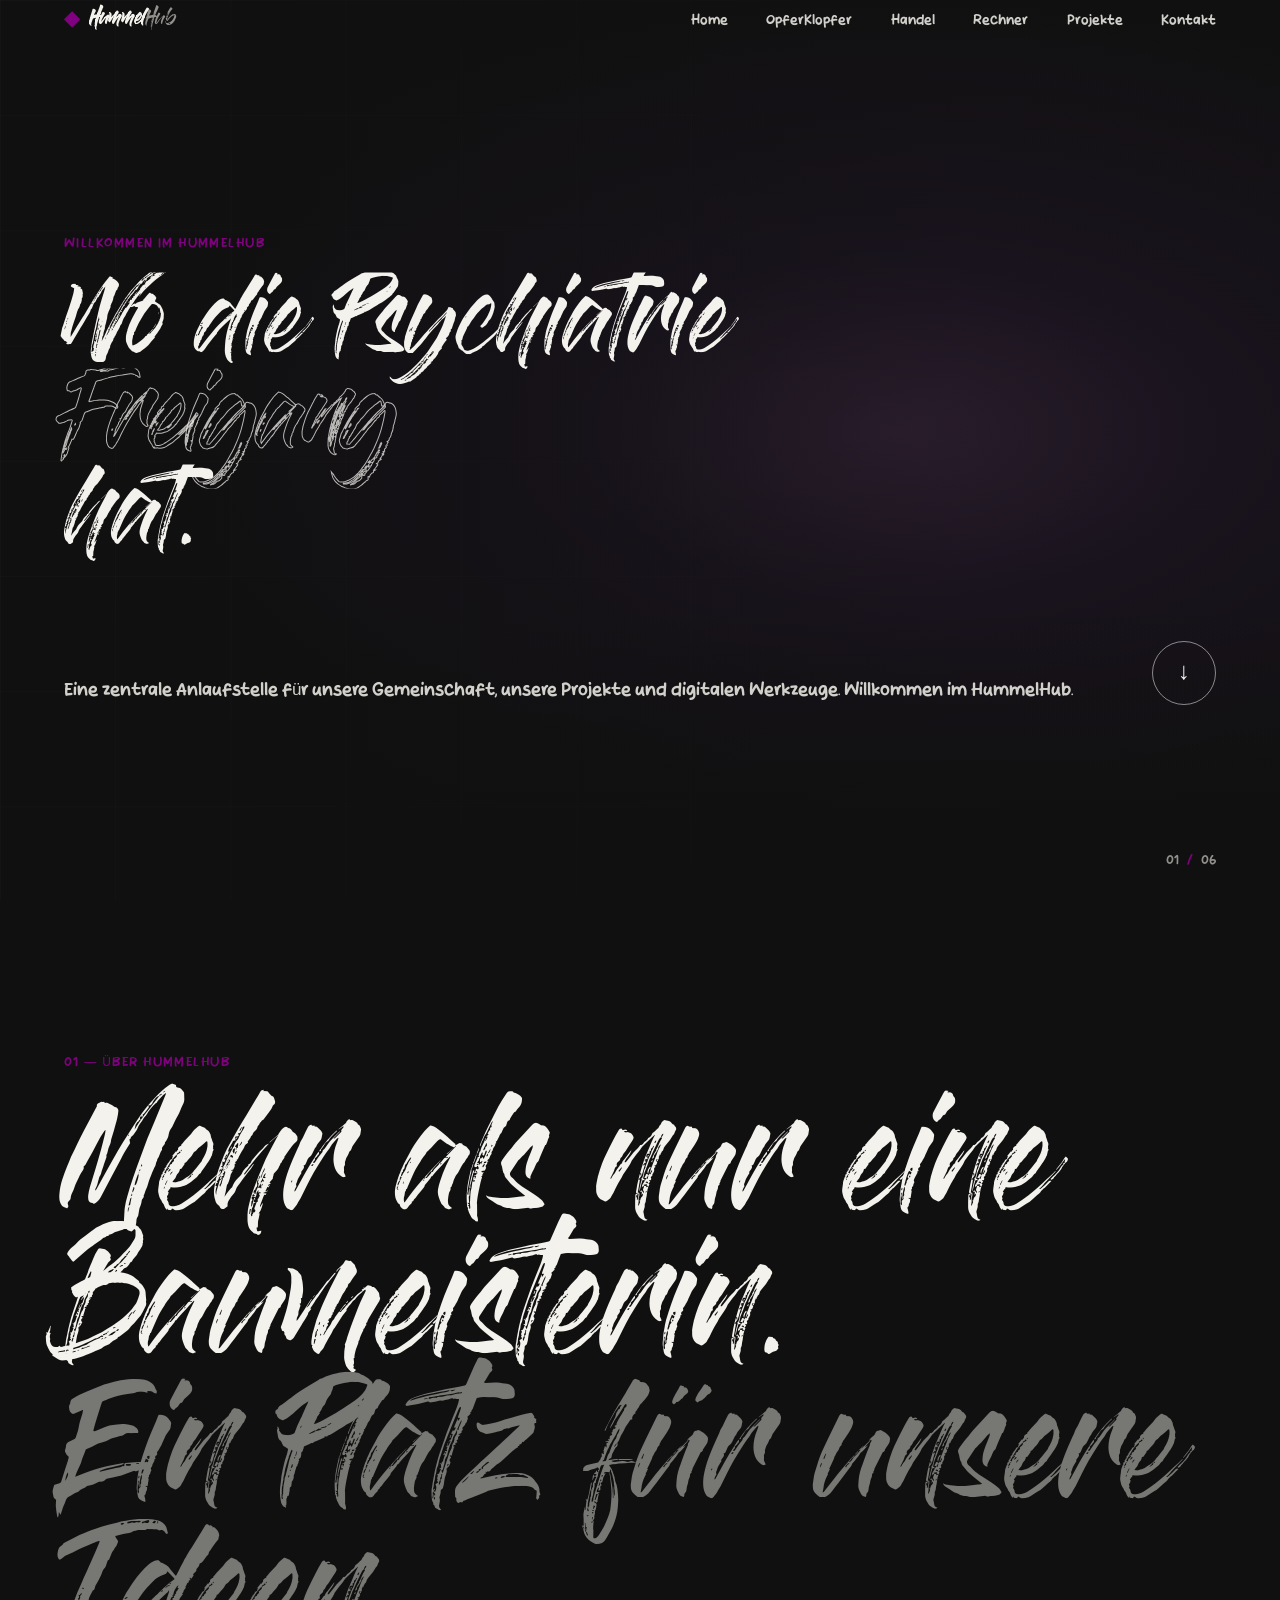
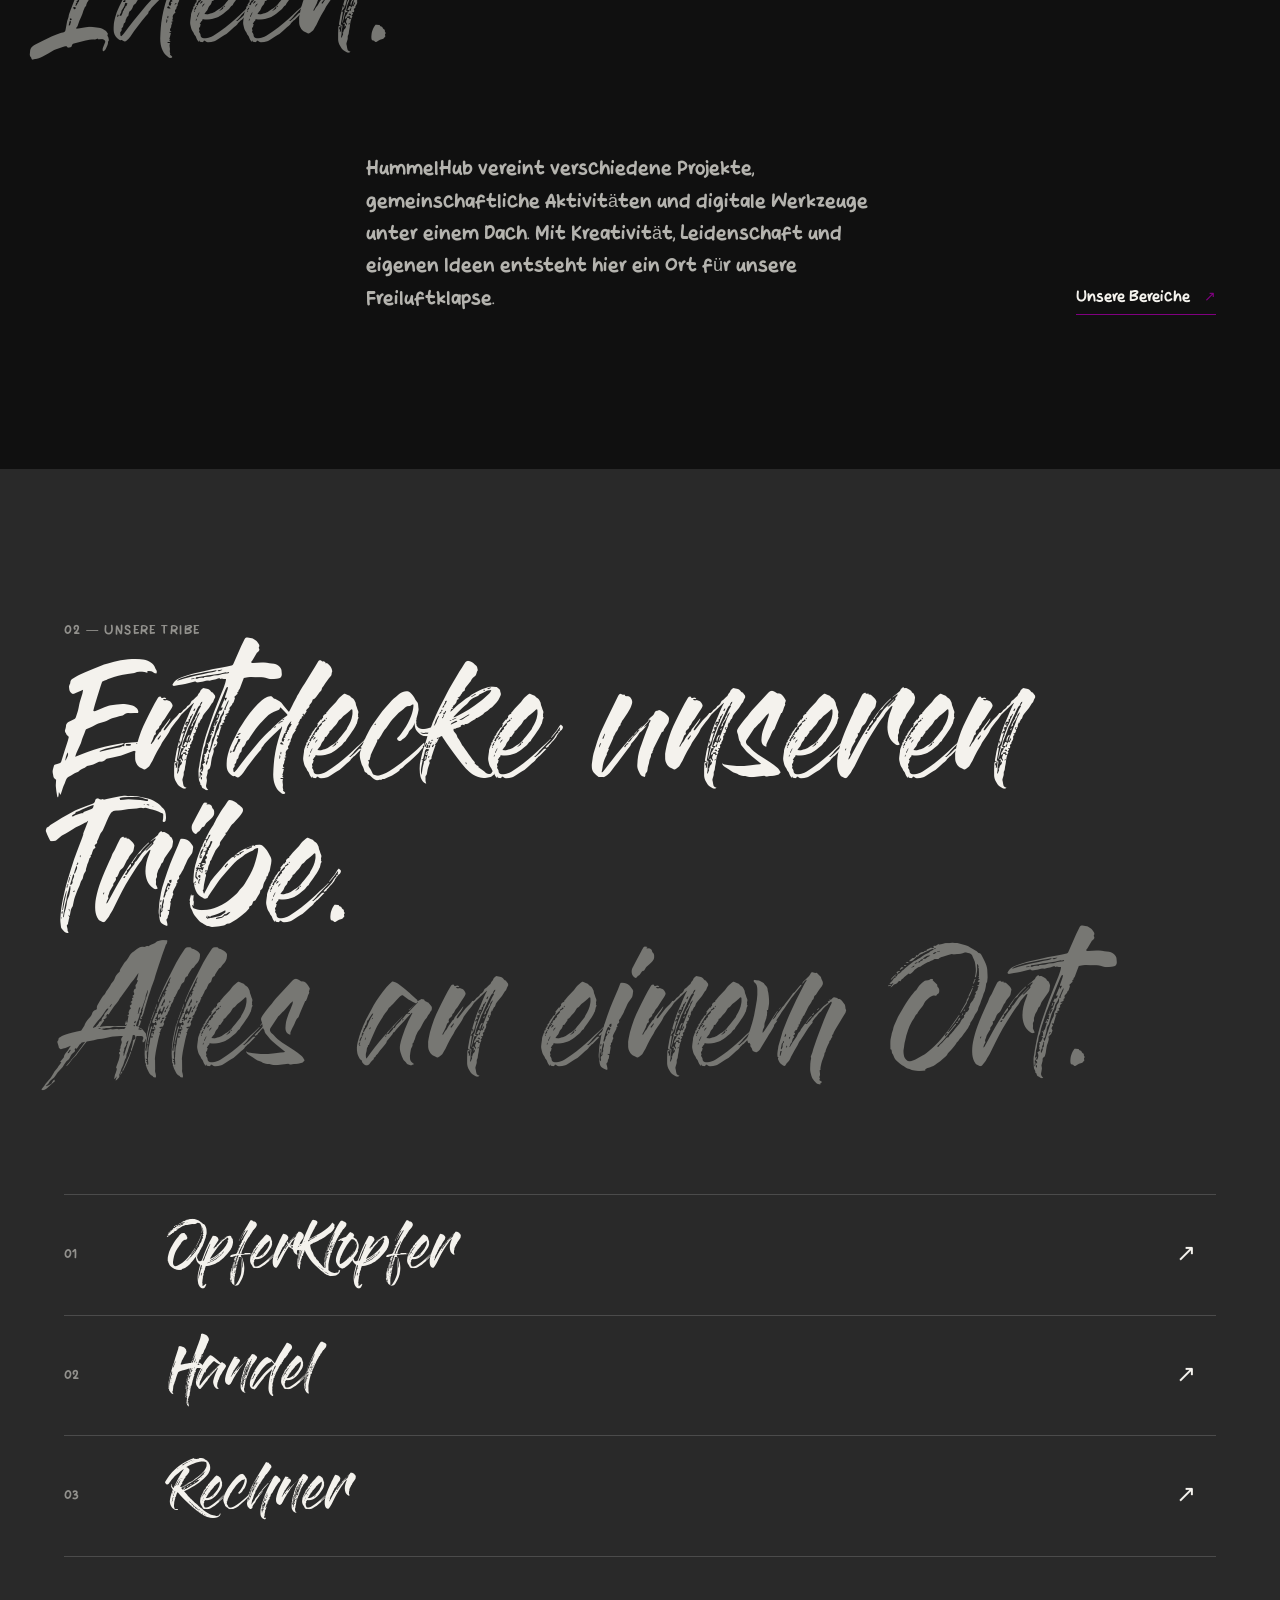
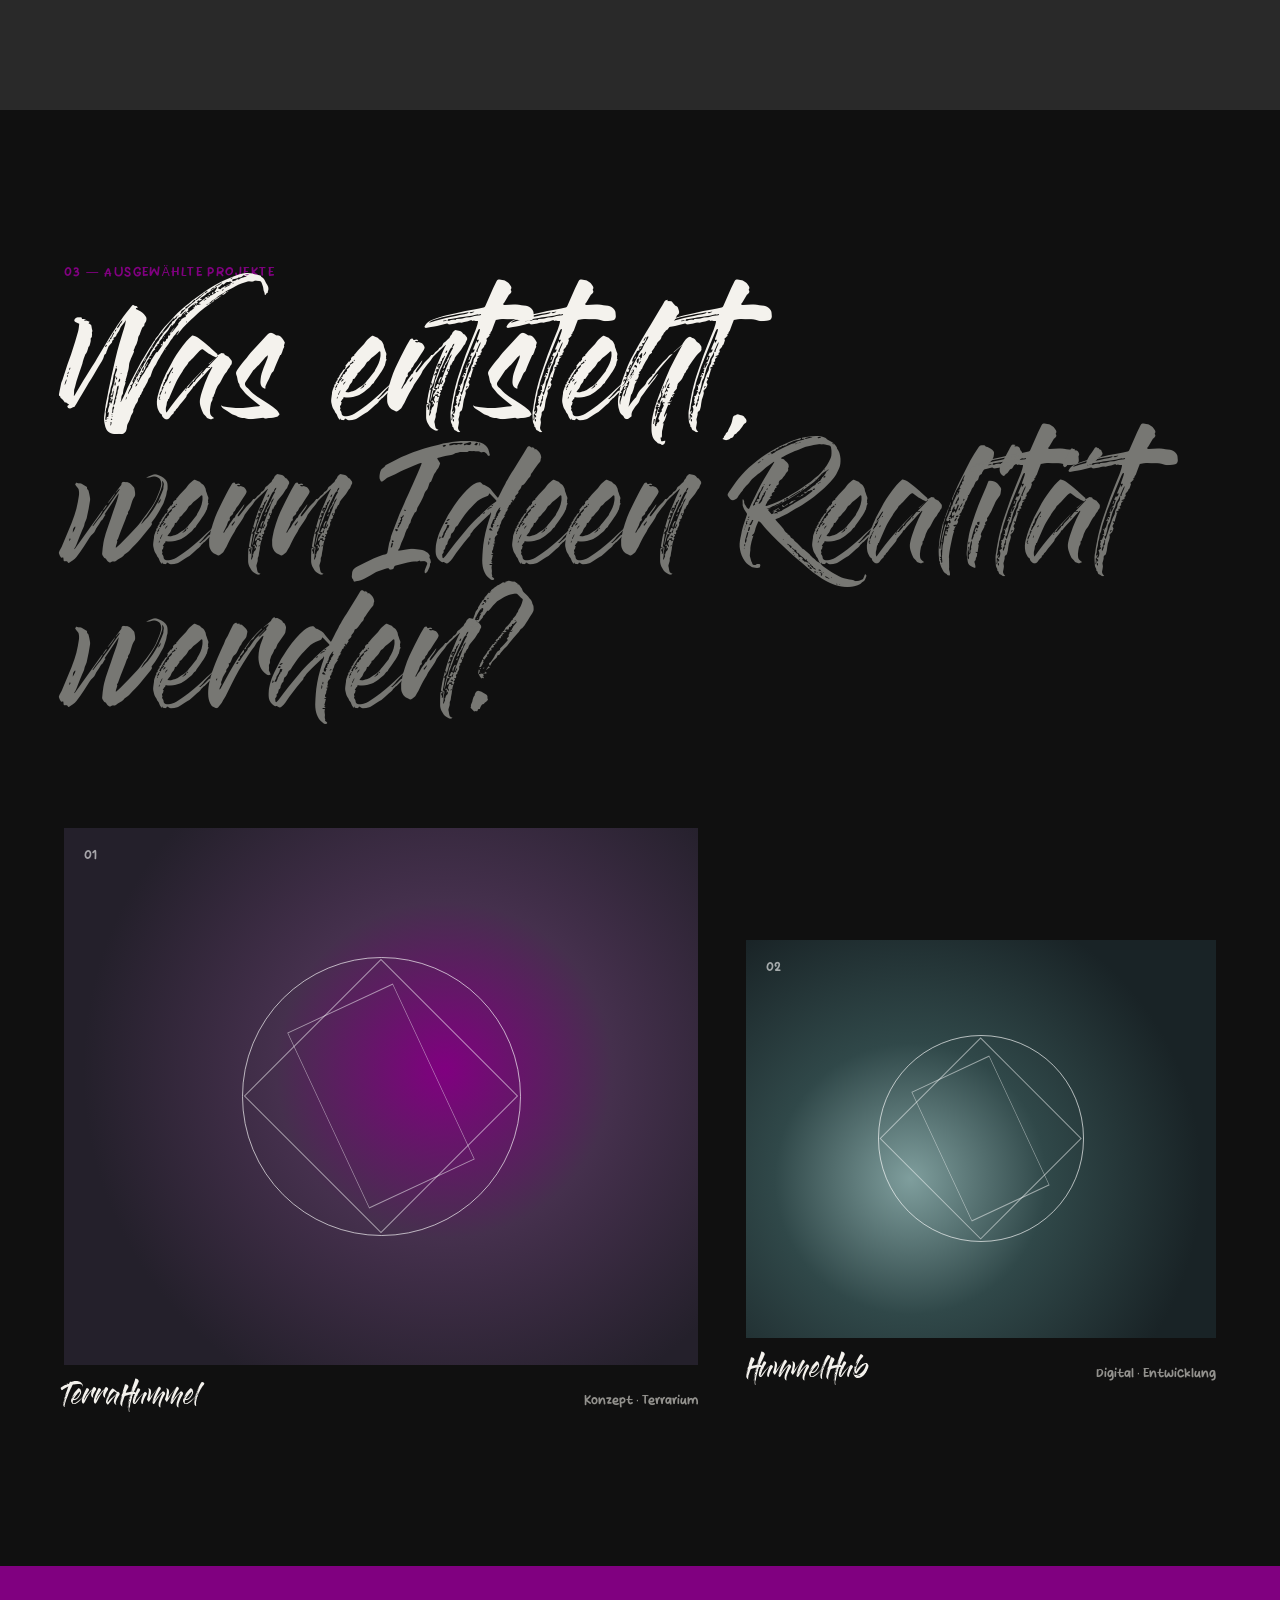
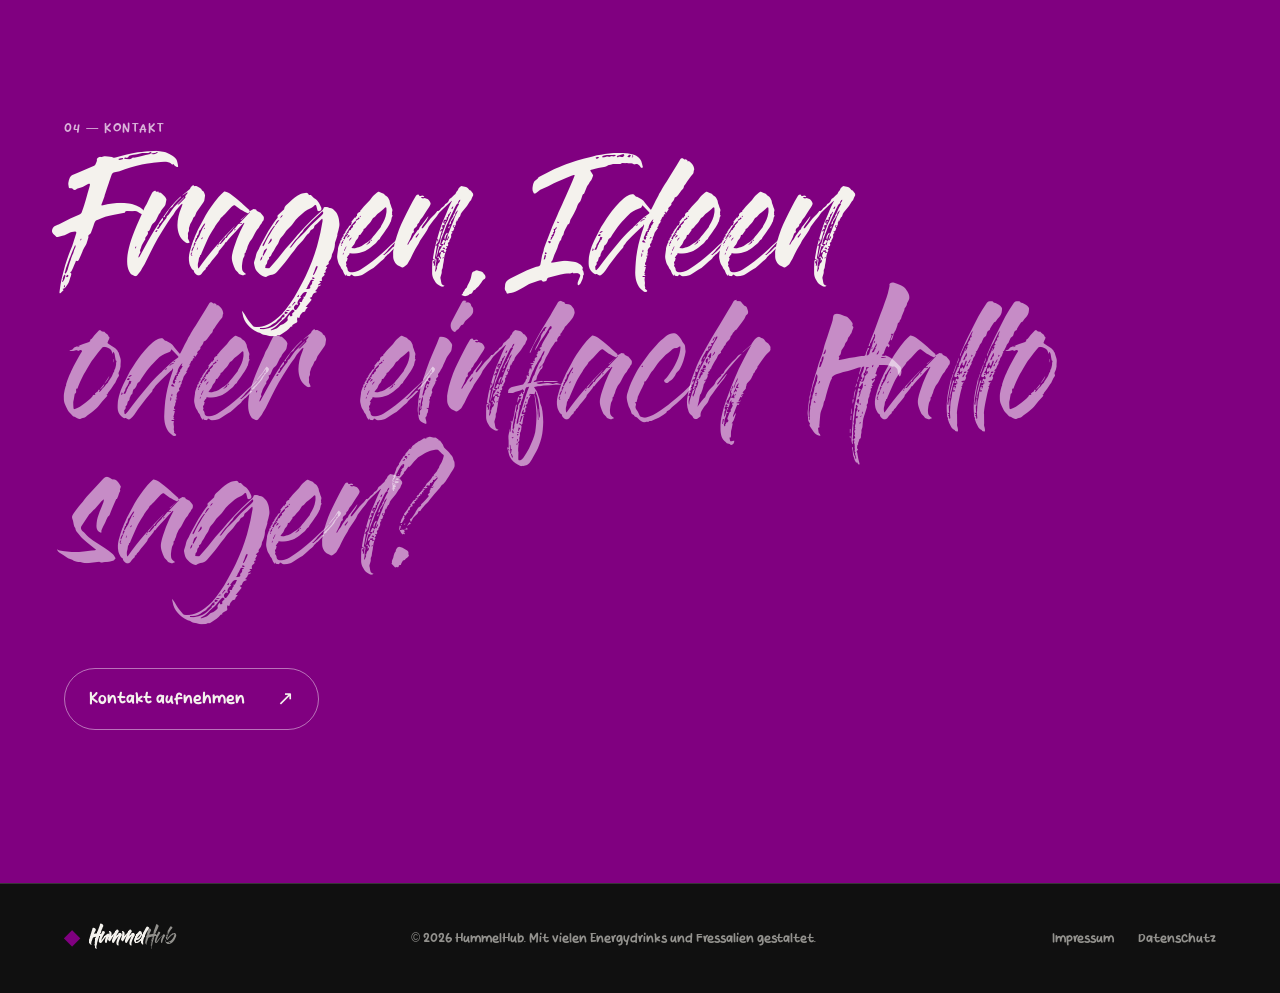
==== commit 6a450452: "Optik vereinheitlichen" ====
--- a/index.html
+++ b/index.html
@@ -16,7 +16,7 @@
             <span class="brand-mark">◆</span>
             <span>Hummel<span class="brand-light">Hub</span></span>
         </a>
-        <!-- DESKTOP NAVIGATION -->
+
         <nav class="desktop-nav" aria-label="Hauptnavigation">
             <a href="index.html">Home</a>
             <a href="opferklopfer.html">OpferKlopfer</a>
@@ -25,7 +25,7 @@
             <a href="projekte.html">Projekte</a>
             <a href="kontakt.html">Kontakt</a>
         </nav>
-        <!-- MOBILE MENÜ BUTTON -->
+
         <button class="menu-toggle" aria-label="Menü öffnen" aria-expanded="false">
             <span></span>
             <span></span>
@@ -56,45 +56,53 @@
                 <div class="hero-gradient"></div>
                 <div class="hero-grid"></div>
             </div>
+
             <div class="hero-content">
                 <p class="eyebrow reveal">WILLKOMMEN IM HUMMELHUB</p>
+
                 <h1 class="hero-title">
                     <span>Wo die Psychiatrie</span>
                     <span class="outline">Freigang</span>
                     <span>hat.</span>
                 </h1>
+
                 <div class="hero-bottom">
                     <p class="hero-copy reveal">
                         Eine zentrale Anlaufstelle für unsere Gemeinschaft,
-                        Projekte und digitalen Werkzeuge.
-                        <br>
+                        unsere Projekte und digitalen Werkzeuge.
                         Willkommen im HummelHub.
                     </p>
+
                     <a class="circle-link" href="#about" aria-label="Weiter entdecken">
                         <span>↓</span>
                     </a>
                 </div>
             </div>
+
             <div class="hero-index">01 <span>/</span> 06</div>
         </section>
 
         <!-- INTRO -->
         <section class="intro section-pad" id="about">
             <p class="eyebrow reveal">01 — ÜBER HUMMELHUB</p>
+
             <h2 class="reveal">
                 Mehr als nur eine Baumeisterin.
                 <br>
                 <span class="muted">Ein Platz für unsere Ideen.</span>
             </h2>
+
             <div class="intro-foot">
                 <p>
-                    HummelHub vereint verschiedene Projekte,
-                    gemeinschaftliche Aktivitäten und digitale
-                    Werkzeuge unter einem Dach.
-                    Mit Kreativität, Leidenschaft und eigenen Ideen
-                    entsteht hier ein Ort für unsere Freiluftklapse.
+                    HummelHub vereint verschiedene Projekte, gemeinschaftliche
+                    Aktivitäten und digitale Werkzeuge unter einem Dach.
+                    Mit Kreativität, Leidenschaft und eigenen Ideen entsteht
+                    hier ein Ort für unsere Freiluftklapse.
                 </p>
-                <a class="text-link" href="#services">Unsere Bereiche <span>↗</span></a>
+
+                <a class="text-link" href="#services">
+                    Unsere Bereiche <span>↗</span>
+                </a>
             </div>
         </section>
 
@@ -102,23 +110,27 @@
         <section class="services section-pad" id="services">
             <div class="section-heading">
                 <p class="eyebrow reveal">02 — UNSERE TRIBE</p>
+
                 <h2 class="reveal">
                     Entdecke unseren Tribe.
                     <br>
                     <span class="muted">Alles an einem Ort.</span>
                 </h2>
             </div>
+
             <div class="service-list">
                 <a class="service-item" href="opferklopfer.html">
                     <span class="service-num">01</span>
                     <h3>OpferKlopfer</h3>
                     <span class="service-arrow">↗</span>
                 </a>
+
                 <a class="service-item" href="handel.html">
                     <span class="service-num">02</span>
                     <h3>Handel</h3>
                     <span class="service-arrow">↗</span>
                 </a>
+
                 <a class="service-item" href="rechner.html">
                     <span class="service-num">03</span>
                     <h3>Rechner</h3>
@@ -131,28 +143,33 @@
         <section class="projects section-pad" id="projects">
             <div class="projects-head">
                 <p class="eyebrow reveal">03 — AUSGEWÄHLTE PROJEKTE</p>
+
                 <h2 class="reveal">
                     Was entsteht,
                     <br>
                     <span class="muted">wenn Ideen Realität werden?</span>
                 </h2>
             </div>
+
             <div class="project-grid">
                 <article class="project-card project-large">
                     <div class="project-art art-one">
                         <span>01</span>
                         <div class="art-shape"></div>
                     </div>
+
                     <div class="project-meta">
                         <h3>TerraHummel</h3>
                         <p>Konzept · Terrarium</p>
                     </div>
                 </article>
+
                 <article class="project-card">
                     <div class="project-art art-two">
                         <span>02</span>
                         <div class="art-shape"></div>
                     </div>
+
                     <div class="project-meta">
                         <h3>HummelHub</h3>
                         <p>Digital · Entwicklung</p>
@@ -164,12 +181,16 @@
         <!-- KONTAKT -->
         <section class="contact section-pad" id="contact">
             <p class="eyebrow reveal">04 — KONTAKT</p>
+
             <h2 class="reveal">
                 Fragen, Ideen
                 <br>
                 <span class="muted">oder einfach Hallo sagen?</span>
             </h2>
-            <a class="contact-link" href="kontakt.html">Kontakt aufnehmen <span>↗</span></a>
+
+            <a class="contact-link" href="kontakt.html">
+                Kontakt aufnehmen <span>↗</span>
+            </a>
         </section>
     </main>
 
@@ -179,7 +200,12 @@
             <span class="brand-mark">◆</span>
             <span>Hummel<span class="brand-light">Hub</span></span>
         </a>
-        <p>© <span id="year"></span> HummelHub. Mit vielen Energydrinks und Fressalien gestaltet.</p>
+
+        <p>
+            © <span id="year"></span> HummelHub.
+            Mit vielen Energydrinks und Fressalien gestaltet.
+        </p>
+
         <div class="footer-links">
             <a href="impressum.html">Impressum</a>
             <a href="datenschutz.html">Datenschutz</a>
@@ -189,5 +215,4 @@
     <!-- JAVASCRIPT -->
     <script src="js/main.js"></script>
 </body>
-</html>
-```+</html>
--- a/css/style.css
+++ b/css/style.css
@@ -1,12 +1,12 @@
-
 /* =========================================================
    HUMMELHUB — Designsystem & Animationen
-   Responsiv, sauber strukturiert und mit Reduced-Motion-Support
+   Responsive Layouts, zentrale Typografie und Reduced Motion
    ========================================================= */
 
 /* =========================
-   FARBEN, SCHRIFTEN & VARIABLEN
-   ========================= */
+   SCHRIFTARTEN
+   ========================= */
+
 @font-face {
     font-family: "Gloss and Blooms";
     src: url("../assets/fonts/GlossAndBlooms.ttf") format("truetype");
@@ -23,976 +23,1028 @@
     font-display: swap;
 }
 
+/* =========================
+   FARBEN, SCHRIFTEN & VARIABLEN
+   ========================= */
+
 :root {
-  /* Grundfarben */
-  --color-bg: #101010;
-  --color-surface: #191919;
-  --color-text: #F4F2ED;
-  --color-muted: #92918D;
-  --color-accent: #800080;
-  --color-line: rgba(255, 255, 255, .16);
-
-  /* Schriftarten */
-  --font-body: "Cheflat", sans-serif;
-  --font-display: "Gloss and Blooms", sans-serif;
-
-  /* Layout */
-  --container: 1440px;
-  --gutter: clamp(1.25rem, 5vw, 5.5rem);
-
-  /* Animationen */
-  --ease-out: cubic-bezier(.16, 1, .3, 1);
-  --ease-inout: cubic-bezier(.76, 0, .24, 1);
-}
-
+    /* Grundfarben */
+    --color-bg: #101010;
+    --color-surface: #191919;
+    --color-text: #F4F2ED;
+    --color-muted: #92918D;
+    --color-accent: #800080;
+    --color-line: rgba(255, 255, 255, .16);
+
+    /* Schriftarten */
+    --font-body: "Cheflat", sans-serif;
+    --font-display: "Gloss and Blooms", sans-serif;
+
+    /* Überschriften – Desktop */
+    --font-size-h1: 80px;
+    --font-size-h2: 120px;
+    --font-size-h3: 32px;
+    --font-size-h4: 28px;
+    --font-size-h5: 24px;
+    --font-size-h6: 20px;
+
+    /* Fließtext – Desktop */
+    --font-size-body: 18px;
+    --font-size-intro-text: 18px;
+    --font-size-hero-copy: 17px;
+
+    /* Navigation und Branding */
+    --font-size-brand: 16px;
+    --font-size-brand-mark: 20px;
+    --font-size-navigation: 13px;
+    --font-size-menu-link: 80px;
+    --font-size-menu-number: 13px;
+    --font-size-menu-note: 14px;
+
+    /* Hero */
+    --font-size-hero: var(--font-size-h1);
+    --font-size-hero-eyebrow: 12px;
+    --font-size-hero-index: 12px;
+    --font-size-circle-link: 24px;
+
+    /* Inhaltsbereiche */
+    --font-size-eyebrow: 12px;
+    --font-size-text-link: 14px;
+
+    /* Services */
+    --font-size-service-title: 48px;
+    --font-size-service-number: 12px;
+    --font-size-service-arrow: 24px;
+
+    /* Projekte */
+    --font-size-project-label: 12px;
+    --font-size-project-title: 22px;
+    --font-size-project-meta: 12px;
+
+    /* Kontakt */
+    --font-size-contact-button: 15px;
+    --font-size-contact-icon: 20px;
+    --font-size-contact-hint: 12px;
+
+    /* Footer */
+    --font-size-footer: 12px;
+
+    /* Layout */
+    --container: 1440px;
+    --gutter: clamp(1.25rem, 5vw, 5.5rem);
+
+    /* Animationen */
+    --ease-out: cubic-bezier(.16, 1, .3, 1);
+    --ease-inout: cubic-bezier(.76, 0, .24, 1);
+}
 
 /* =========================
    GRUNDEINSTELLUNGEN
    ========================= */
 
 *, *::before, *::after {
-  box-sizing: border-box;
+    box-sizing: border-box;
 }
 
 html {
-  scroll-behavior: smooth;
-  background: var(--color-bg);
+    scroll-behavior: smooth;
+    background: var(--color-bg);
 }
 
 body {
-  margin: 0;
-  color: var(--color-text);
-  background: var(--color-bg);
-  font-family: var(--font-body);
-  -webkit-font-smoothing: antialiased;
-  overflow-x: clip;
-}
+    margin: 0;
+    color: var(--color-text);
+    background: var(--color-bg);
+    font-family: var(--font-body);
+    font-size: var(--font-size-body);
+    -webkit-font-smoothing: antialiased;
+    overflow-x: clip;
+}
+
+h1, h2 {
+    font-family: var(--font-display);
+}
+
+h3, h4, h5, h6 {
+    font-family: var(--font-body);
+}
+
+h1 { font-size: var(--font-size-h1); }
+h2 { font-size: var(--font-size-h2); }
+h3 { font-size: var(--font-size-h3); }
+h4 { font-size: var(--font-size-h4); }
+h5 { font-size: var(--font-size-h5); }
+h6 { font-size: var(--font-size-h6); }
 
 body.menu-open {
-  overflow: hidden;
+    overflow: hidden;
 }
 
 a {
-  color: inherit;
-  text-decoration: none;
+    color: inherit;
+    text-decoration: none;
 }
 
 button {
-  color: inherit;
-  font: inherit;
+    color: inherit;
+    font: inherit;
 }
 
 ::selection {
-  color: var(--color-text);
-  background: var(--color-accent);
-}
-
+    color: var(--color-text);
+    background: var(--color-accent);
+}
 
 /* =========================
    HEADER & NAVIGATION
    ========================= */
 
 .site-header {
-  position: fixed;
-  z-index: 100;
-  inset: 0 0 auto;
-  height: 88px;
-  display: flex;
-  align-items: center;
-  justify-content: space-between;
-  padding-inline: var(--gutter);
-  border-bottom: 1px solid transparent;
-  transition: background .4s ease, border-color .4s ease, height .4s ease;
+    position: fixed;
+    z-index: 100;
+    inset: 0 0 auto;
+    height: 40px;
+    display: flex;
+    align-items: center;
+    justify-content: space-between;
+    padding-inline: var(--gutter);
+    border-bottom: 1px solid transparent;
+    transition: background .4s ease, border-color .4s ease, height .4s ease;
 }
 
 .site-header.is-scrolled {
-  height: 72px;
-  background: rgba(16, 16, 16, .82);
-  border-color: var(--color-line);
-  backdrop-filter: blur(18px);
+    height: 40px;
+    background: rgba(16, 16, 16, .82);
+    border-color: var(--color-line);
+    backdrop-filter: blur(18px);
 }
 
 .brand {
-  display: inline-flex;
-  align-items: center;
-  gap: .65rem;
-  font: 700 1rem var(--font-display);
-  letter-spacing: -.02em;
-  position: relative;
-  z-index: 102;
+    display: inline-flex;
+    align-items: center;
+    gap: .65rem;
+    font: 700 var(--font-size-brand) var(--font-display);
+    letter-spacing: -.02em;
+    position: relative;
+    z-index: 102;
 }
 
 .brand-mark {
-  color: var(--color-accent);
-  font-size: 1.25rem;
+    color: var(--color-accent);
+    font-size: var(--font-size-brand-mark);
 }
 
 .brand-light {
-  color: var(--color-muted);
-  font-weight: 400;
+    color: var(--color-muted);
+    font-weight: 400;
 }
 
 .desktop-nav {
-  display: flex;
-  align-items: center;
-  gap: clamp(1.25rem, 3vw, 3rem);
+    display: flex;
+    align-items: center;
+    gap: clamp(1.25rem, 3vw, 3rem);
 }
 
 .desktop-nav a {
-  font-size: .82rem;
-  color: #D0CFCA;
-  position: relative;
-  transition: color .25s ease;
+    font-size: var(--font-size-navigation);
+    color: #D0CFCA;
+    position: relative;
+    transition: color .25s ease;
 }
 
 .desktop-nav a::after {
-  content: "";
-  position: absolute;
-  left: 0;
-  bottom: -.45rem;
-  width: 100%;
-  height: 1px;
-  background: var(--color-accent);
-  transform: scaleX(0);
-  transform-origin: right;
-  transition: transform .45s var(--ease-out);
+    content: "";
+    position: absolute;
+    left: 0;
+    bottom: -.45rem;
+    width: 100%;
+    height: 1px;
+    background: var(--color-accent);
+    transform: scaleX(0);
+    transform-origin: right;
+    transition: transform .45s var(--ease-out);
 }
 
 .desktop-nav a:hover {
-  color: var(--color-accent);
+    color: var(--color-accent);
 }
 
 .desktop-nav a:hover::after {
-  transform: scaleX(1);
-  transform-origin: left;
-}
-
+    transform: scaleX(1);
+    transform-origin: left;
+}
 
 /* =========================
    MOBILE MENÜ BUTTON
    ========================= */
 
 .menu-toggle {
-  display: none;
-  width: 44px;
-  height: 44px;
-  border: 1px solid var(--color-line);
-  border-radius: 50%;
-  background: transparent;
-  cursor: pointer;
-  position: relative;
-  z-index: 102;
+    display: none;
+    width: 44px;
+    height: 44px;
+    border: 1px solid var(--color-line);
+    border-radius: 50%;
+    background: transparent;
+    cursor: pointer;
+    position: relative;
+    z-index: 102;
 }
 
 .menu-toggle span {
-  position: absolute;
-  left: 12px;
-  width: 18px;
-  height: 1px;
-  background: var(--color-text);
-  transition: transform .45s var(--ease-out), top .45s var(--ease-out);
+    position: absolute;
+    left: 12px;
+    width: 18px;
+    height: 1px;
+    background: var(--color-text);
+    transition: transform .45s var(--ease-out), top .45s var(--ease-out);
 }
 
 .menu-toggle span:first-child {
-  top: 17px;
+    top: 17px;
 }
 
 .menu-toggle span:last-child {
-  top: 24px;
+    top: 24px;
 }
 
 .menu-toggle[aria-expanded="true"] span:first-child {
-  top: 21px;
-  transform: rotate(45deg);
+    top: 21px;
+    transform: rotate(45deg);
 }
 
 .menu-toggle[aria-expanded="true"] span:last-child {
-  top: 21px;
-  transform: rotate(-45deg);
-}
-
+    top: 21px;
+    transform: rotate(-45deg);
+}
 
 /* =========================
    MOBILE MENÜ OVERLAY
    ========================= */
 
 .menu-overlay {
-  position: fixed;
-  z-index: 99;
-  inset: 0;
-  display: flex;
-  flex-direction: column;
-  justify-content: center;
-  padding: 100px var(--gutter) 3rem;
-  background: var(--color-accent);
-  color: var(--color-text);
-  clip-path: inset(0 0 100% 0);
-  visibility: hidden;
-  transition: clip-path .8s var(--ease-inout), visibility .8s;
+    position: fixed;
+    z-index: 99;
+    inset: 0;
+    display: flex;
+    flex-direction: column;
+    justify-content: center;
+    padding: 100px var(--gutter) 3rem;
+    background: var(--color-accent);
+    color: var(--color-text);
+    clip-path: inset(0 0 100% 0);
+    visibility: hidden;
+    transition: clip-path .8s var(--ease-inout), visibility .8s;
 }
 
 .menu-overlay.is-open {
-  clip-path: inset(0);
-  visibility: visible;
+    clip-path: inset(0);
+    visibility: visible;
 }
 
 .menu-overlay nav {
-  display: flex;
-  flex-direction: column;
-  max-width: 900px;
-  width: 100%;
-  margin-inline: auto;
+    display: flex;
+    flex-direction: column;
+    max-width: 900px;
+    width: 100%;
+    margin-inline: auto;
 }
 
 .menu-overlay nav a {
-  display: flex;
-  align-items: center;
-  justify-content: space-between;
-  padding: .65em 0;
-  border-bottom: 1px solid rgba(16, 16, 16, .25);
-  font: 500 clamp(2.4rem, 7vw, 6.5rem)/1.2 var(--font-display);
-  letter-spacing: -.035em;
-  overflow: visible;
-  transform: translateY(35px);
-  opacity: 0;
-  transition: transform .6s var(--ease-out), opacity .5s ease;
+    display: flex;
+    align-items: center;
+    justify-content: space-between;
+    padding: .65em 0;
+    border-bottom: 1px solid rgba(16, 16, 16, .25);
+    font: 500 var(--font-size-menu-link)/1.2 var(--font-display);
+    letter-spacing: -.035em;
+    overflow: visible;
+    transform: translateY(35px);
+    opacity: 0;
+    transition: transform .6s var(--ease-out), opacity .5s ease;
 }
 
 .menu-overlay.is-open nav a {
-  transform: translateY(0);
-  opacity: 1;
+    transform: translateY(0);
+    opacity: 1;
 }
 
 .menu-overlay.is-open nav a:nth-child(1) {
-  transition-delay: .12s;
+    transition-delay: .12s;
 }
 
 .menu-overlay.is-open nav a:nth-child(2) {
-  transition-delay: .19s;
+    transition-delay: .19s;
 }
 
 .menu-overlay.is-open nav a:nth-child(3) {
-  transition-delay: .26s;
+    transition-delay: .26s;
 }
 
 .menu-overlay.is-open nav a:nth-child(4) {
-  transition-delay: .33s;
+    transition-delay: .33s;
 }
 
 .menu-overlay nav a span {
-  font: 500 .8rem var(--font-body);
+    font: 500 var(--font-size-menu-number) var(--font-body);
 }
 
 .menu-note {
-  max-width: 900px;
-  width: 100%;
-  margin: 2rem auto 0;
-  font-size: .85rem;
-  opacity: .7;
-}
-
+    max-width: 900px;
+    width: 100%;
+    margin: 2rem auto 0;
+    font-size: var(--font-size-menu-note);
+    opacity: .7;
+}
 
 /* =========================
    HERO
    ========================= */
 
 .hero {
-  min-height: min(900px, 100svh);
-  height: 100svh;
-  position: relative;
-  display: flex;
-  align-items: center;
-  overflow: hidden;
-  isolation: isolate;
+    min-height: min(900px, 100svh);
+    height: 100svh;
+    position: relative;
+    display: flex;
+    align-items: center;
+    overflow: hidden;
+    isolation: isolate;
 }
 
 .hero-media,
 .hero-gradient,
 .hero-grid {
-  position: absolute;
-  inset: 0;
+    position: absolute;
+    inset: 0;
 }
 
 .hero-media {
-  z-index: -1;
-  background: radial-gradient(
-    ellipse at 70% 48%,
-    #302033 0%,
-    #1B1420 26%,
-    #101010 68%
-  );
-  overflow: hidden;
+    z-index: -1;
+    background: radial-gradient(ellipse at 70% 48%, #302033 0%, #1B1420 26%, #101010 68%);
+    overflow: hidden;
 }
 
 .hero-gradient {
-  background:
-    linear-gradient(
-      90deg,
-      rgba(16, 16, 16, .88),
-      rgba(16, 16, 16, .2) 75%
-    ),
-    linear-gradient(
-      0deg,
-      #101010 0%,
-      transparent 32%
-    );
+    background:
+        linear-gradient(90deg, rgba(16, 16, 16, .88), rgba(16, 16, 16, .2) 75%),
+        linear-gradient(0deg, #101010 0%, transparent 32%);
 }
 
 .hero-grid {
-  opacity: .13;
-  background-image:
-    linear-gradient(rgba(255, 255, 255, .13) 1px, transparent 1px),
-    linear-gradient(90deg, rgba(255, 255, 255, .13) 1px, transparent 1px);
-  background-size: 9vw 9vw;
-  mask-image: linear-gradient(90deg, black, transparent 80%);
+    opacity: .13;
+    background-image:
+        linear-gradient(rgba(255, 255, 255, .13) 1px, transparent 1px),
+        linear-gradient(90deg, rgba(255, 255, 255, .13) 1px, transparent 1px);
+    background-size: 9vw 9vw;
+    mask-image: linear-gradient(90deg, black, transparent 80%);
 }
 
 .hero-content {
-  width: min(100%, var(--container));
-  padding: 120px var(--gutter) 80px;
-  margin: auto;
+    width: min(100%, var(--container));
+    padding: 120px var(--gutter) 80px;
+    margin: auto;
 }
 
 .eyebrow {
-  margin: 0 0 1.4rem;
-  color: var(--color-accent);
-  font: 500 .72rem/1.5 var(--font-body);
-  letter-spacing: .12em;
-  text-transform: uppercase;
+    margin: 0 0 1.4rem;
+    color: var(--color-accent);
+    font: 500 var(--font-size-eyebrow)/1.5 var(--font-body);
+    letter-spacing: .12em;
+    text-transform: uppercase;
 }
 
 .hero-title {
-  margin: 0;
-  display: flex;
-  flex-direction: column;
-  font: 500 clamp(4rem, 10.5vw, 10.8rem)/1.15 var(--font-display);
-  letter-spacing: -.04em;
-  padding-block: .08em;
+    margin: 0;
+    display: flex;
+    flex-direction: column;
+    font: 500 var(--font-size-hero)/1.2 var(--font-display);
+    letter-spacing: -.04em;
+    padding-block: .08em;
 }
 
 .hero-title span {
-  display: block;
-  overflow: visible;
+    display: block;
+    overflow: visible;
 }
 
 .hero-title span > span,
 .hero-title .word {
-  display: inline-block;
+    display: inline-block;
 }
 
 .outline {
-  color: transparent;
-  -webkit-text-stroke: 1px rgba(244, 242, 237, .75);
+    color: transparent;
+    -webkit-text-stroke: 1px rgba(244, 242, 237, .75);
 }
 
 .hero-bottom {
-  display: flex;
-  justify-content: space-between;
-  align-items: flex-end;
-  margin-top: clamp(2.5rem, 7vw, 6rem);
+    display: flex;
+    justify-content: space-between;
+    align-items: flex-end;
+    margin-top: 4rem;
 }
 
 .hero-copy {
-  color: #D1D0CA;
-  font-size: clamp(.9rem, 1.2vw, 1.05rem);
-  line-height: 1.65;
-  margin: 0;
+    color: #D1D0CA;
+    font-size: var(--font-size-hero-copy);
+    line-height: 1.65;
+    margin: 0;
 }
 
 .circle-link {
-  display: grid;
-  place-items: center;
-  width: 64px;
-  height: 64px;
-  border: 1px solid rgba(255, 255, 255, .5);
-  border-radius: 50%;
-  font-size: 1.5rem;
-  transition: background .35s ease, color .35s ease, transform .35s ease;
+    display: grid;
+    place-items: center;
+    width: 64px;
+    height: 64px;
+    border: 1px solid rgba(255, 255, 255, .5);
+    border-radius: 50%;
+    font-size: var(--font-size-circle-link);
+    transition: background .35s ease, color .35s ease, transform .35s ease;
 }
 
 .circle-link:hover {
-  color: var(--color-text);
-  background: var(--color-accent);
-  border-color: var(--color-accent);
-  transform: translateY(4px);
+    color: var(--color-text);
+    background: var(--color-accent);
+    border-color: var(--color-accent);
+    transform: translateY(4px);
 }
 
 .hero-index {
-  position: absolute;
-  right: var(--gutter);
-  bottom: 2rem;
-  font: .7rem var(--font-body);
-  color: var(--color-muted);
+    position: absolute;
+    right: var(--gutter);
+    bottom: 2rem;
+    font: var(--font-size-hero-index) var(--font-body);
+    color: var(--color-muted);
 }
 
 .hero-index span {
-  color: var(--color-accent);
-  padding-inline: .35rem;
-}
-
+    color: var(--color-accent);
+    padding-inline: .35rem;
+}
 
 /* =========================
    ALLGEMEINE SEKTIONSABSTÄNDE
    ========================= */
 
 .section-pad {
-  padding: clamp(6rem, 12vw, 12rem) var(--gutter);
-}
-
+    padding: clamp(6rem, 12vw, 12rem) var(--gutter);
+}
 
 /* =========================
    INTRO
    ========================= */
 
 .intro {
-  max-width: var(--container);
-  margin: auto;
+    max-width: var(--container);
+    margin: auto;
 }
 
 .intro h2,
 .section-heading h2,
 .projects-head h2,
 .contact h2 {
-  margin: 0;
-  font: 500 clamp(2.8rem, 7.2vw, 7.5rem)/1.2 var(--font-display);
-  letter-spacing: -.035em;
-  padding-block: .08em;
+    margin: 0;
+    font: 500 var(--font-size-h2)/1.2 var(--font-display);
+    letter-spacing: -.035em;
+    padding-block: .08em;
 }
 
 .muted {
-  color: #777773;
+    color: #777773;
 }
 
 .intro-foot {
-  display: flex;
-  align-items: flex-end;
-  justify-content: space-between;
-  gap: 3rem;
-  margin: 4rem 0 0 auto;
-  max-width: 650px;
+    display: flex;
+    align-items: flex-end;
+    justify-content: space-between;
+    gap: 3rem;
+    margin: 4rem 0 0 auto;
+    max-width: 850px;
 }
 
 .intro-foot p {
-  max-width: 420px;
-  margin: 0;
-  color: #B4B3AE;
-  font-size: 1rem;
-  line-height: 1.8;
+    flex: 1;
+    max-width: 550px;
+    margin: 0;
+    color: #B4B3AE;
+    font-size: var(--font-size-intro-text);
+    line-height: 1.8;
 }
 
 .text-link {
-  white-space: nowrap;
-  font-size: .85rem;
-  border-bottom: 1px solid var(--color-accent);
-  padding-bottom: .5rem;
+    white-space: nowrap;
+    font-size: var(--font-size-text-link);
+    border-bottom: 1px solid var(--color-accent);
+    padding-bottom: .5rem;
 }
 
 .text-link span {
-  color: var(--color-accent);
-  margin-left: .6rem;
-}
-
+    color: var(--color-accent);
+    margin-left: .6rem;
+}
 
 /* =========================
    BEREICHE / SERVICES
    ========================= */
 
 .services {
-  background: #292929;
-  color: var(--color-text);
+    background: #292929;
+    color: var(--color-text);
 }
 
 .section-heading {
-  max-width: var(--container);
-  margin: 0 auto 5rem;
+    max-width: var(--container);
+    margin: 0 auto 5rem;
 }
 
 .section-heading .eyebrow {
-  color: var(--color-muted);
+    color: var(--color-muted);
 }
 
 .service-list {
-  max-width: var(--container);
-  margin: auto;
-  border-top: 1px solid var(--color-line);
+    max-width: var(--container);
+    margin: auto;
+    border-top: 1px solid var(--color-line);
 }
 
 .service-item {
-  display: grid;
-  grid-template-columns: 80px 1fr 40px;
-  align-items: center;
-  gap: 1.5rem;
-  padding: 1.7rem 0;
-  border-bottom: 1px solid var(--color-line);
-  position: relative;
-  overflow: hidden;
+    display: grid;
+    grid-template-columns: 80px 1fr 40px;
+    align-items: center;
+    gap: 1.5rem;
+    padding: 1.7rem 0;
+    border-bottom: 1px solid var(--color-line);
+    position: relative;
+    overflow: hidden;
 }
 
 .service-item::before {
-  content: "";
-  position: absolute;
-  inset: 0;
-  background: var(--color-accent);
-  transform: translateY(101%);
-  transition: transform .65s var(--ease-out);
-  z-index: 0;
+    content: "";
+    position: absolute;
+    inset: 0;
+    background: var(--color-accent);
+    transform: translateY(101%);
+    transition: transform .65s var(--ease-out);
+    z-index: 0;
 }
 
 .service-item:hover::before {
-  transform: translateY(0);
+    transform: translateY(0);
 }
 
 .service-num,
 .service-item h3,
 .service-arrow {
-  position: relative;
-  z-index: 1;
+    position: relative;
+    z-index: 1;
 }
 
 .service-num {
-  font-size: .75rem;
-  color: var(--color-muted);
-  transition: color .4s ease;
+    font-size: var(--font-size-service-number);
+    color: var(--color-muted);
+    transition: color .4s ease;
 }
 
 .service-item h3 {
-  margin: 0;
-  font: 500 clamp(1.5rem, 3.2vw, 3.4rem)/1.2 var(--font-display);
-  letter-spacing: -.025em;
-  padding-block: .08em;
-  transition: transform .5s var(--ease-out);
+    margin: 0;
+    font: 500 var(--font-size-service-title)/1.2 var(--font-display);
+    letter-spacing: -.025em;
+    padding-block: .08em;
+    transition: transform .5s var(--ease-out);
 }
 
 .service-arrow {
-  font-size: 1.5rem;
-  transition: transform .5s var(--ease-out);
+    font-size: var(--font-size-service-arrow);
+    transition: transform .5s var(--ease-out);
 }
 
 .service-item:hover h3 {
-  transform: translateX(12px);
+    transform: translateX(12px);
 }
 
 .service-item:hover .service-arrow {
-  transform: rotate(45deg);
+    transform: rotate(45deg);
 }
 
 .service-item:hover .service-num {
-  color: var(--color-text);
-}
-
+    color: var(--color-text);
+}
 
 /* =========================
    PROJEKTE
    ========================= */
 
 .projects {
-  max-width: var(--container);
-  margin: auto;
+    max-width: var(--container);
+    margin: auto;
 }
 
 .projects-head {
-  margin-bottom: 4.5rem;
+    margin-bottom: 4.5rem;
 }
 
 .project-grid {
-  display: grid;
-  grid-template-columns: 1.35fr 1fr;
-  align-items: start;
-  gap: clamp(1rem, 3vw, 3rem);
+    display: grid;
+    grid-template-columns: 1.35fr 1fr;
+    align-items: start;
+    gap: 3rem;
 }
 
 .project-card:nth-child(2) {
-  margin-top: 7rem;
+    margin-top: 7rem;
 }
 
 .project-art {
-  position: relative;
-  overflow: hidden;
-  aspect-ratio: 1.18;
-  display: grid;
-  place-items: center;
-  background: #222;
+    position: relative;
+    overflow: hidden;
+    aspect-ratio: 1.18;
+    display: grid;
+    place-items: center;
+    background: #222;
 }
 
 .project-art > span {
-  position: absolute;
-  left: 1.25rem;
-  top: 1.25rem;
-  font: .75rem var(--font-body);
-  color: rgba(255, 255, 255, .6);
-  z-index: 2;
+    position: absolute;
+    left: 1.25rem;
+    top: 1.25rem;
+    font: var(--font-size-project-label) var(--font-body);
+    color: rgba(255, 255, 255, .6);
+    z-index: 2;
 }
 
 .art-one {
-  background: radial-gradient(
-    circle at 60% 45%,
-    #800080,
-    #45304D 35%,
-    #24202B 75%
-  );
+    background: radial-gradient(circle at 60% 45%, #800080, #45304D 35%, #24202B 75%);
 }
 
 .art-two {
-  background: radial-gradient(
-    circle at 35% 60%,
-    #7F9E9D,
-    #304849 35%,
-    #192326 75%
-  );
+    background: radial-gradient(circle at 35% 60%, #7F9E9D, #304849 35%, #192326 75%);
 }
 
 .art-shape {
-  width: 44%;
-  aspect-ratio: 1;
-  border: 1px solid rgba(255, 255, 255, .65);
-  border-radius: 50%;
-  position: relative;
-  transition: transform 1s var(--ease-out);
+    width: 44%;
+    aspect-ratio: 1;
+    border: 1px solid rgba(255, 255, 255, .65);
+    border-radius: 50%;
+    position: relative;
+    transition: transform 1s var(--ease-out);
 }
 
 .art-shape::before,
 .art-shape::after {
-  content: "";
-  position: absolute;
-  inset: 15%;
-  border: 1px solid rgba(255, 255, 255, .5);
-  transform: rotate(45deg);
+    content: "";
+    position: absolute;
+    inset: 15%;
+    border: 1px solid rgba(255, 255, 255, .5);
+    transform: rotate(45deg);
 }
 
 .art-shape::after {
-  transform: rotate(-25deg) scaleX(.6);
+    transform: rotate(-25deg) scaleX(.6);
 }
 
 .project-card:hover .art-shape {
-  transform: scale(1.22) rotate(18deg);
+    transform: scale(1.22) rotate(18deg);
 }
 
 .project-meta {
-  display: flex;
-  justify-content: space-between;
-  align-items: baseline;
-  gap: 1rem;
-  padding-top: 1.2rem;
+    display: flex;
+    justify-content: space-between;
+    align-items: baseline;
+    gap: 1rem;
+    padding-top: 1.2rem;
 }
 
 .project-meta h3 {
-  margin: 0;
-  font: 500 1.15rem/1.3 var(--font-display);
+    margin: 0;
+    font: 500 var(--font-size-project-title)/1.3 var(--font-display);
 }
 
 .project-meta p {
-  margin: 0;
-  color: var(--color-muted);
-  font-size: .75rem;
-}
-
+    margin: 0;
+    color: var(--color-muted);
+    font-size: var(--font-size-project-meta);
+}
 
 /* =========================
    KONTAKT
    ========================= */
 
 .contact {
-  background: var(--color-accent);
-  color: var(--color-text);
+    background: var(--color-accent);
+    color: var(--color-text);
 }
 
 .contact .eyebrow {
-  color: rgba(255, 255, 255, .7);
+    color: rgba(255, 255, 255, .7);
 }
 
 .contact h2 {
-  max-width: 1100px;
+    max-width: 1100px;
 }
 
 .contact .muted {
-  color: rgba(255, 255, 255, .55);
+    color: rgba(255, 255, 255, .55);
 }
 
 .contact-link {
-  display: inline-flex;
-  align-items: center;
-  gap: 2rem;
-  margin-top: 3.5rem;
-  padding: 1.1rem 1.5rem;
-  border: 1px solid rgba(255, 255, 255, .45);
-  border-radius: 100px;
-  font-size: .9rem;
-  transition: color .3s ease, background .3s ease, transform .3s ease;
+    display: inline-flex;
+    align-items: center;
+    gap: 2rem;
+    margin-top: 3.5rem;
+    padding: 1.1rem 1.5rem;
+    border: 1px solid rgba(255, 255, 255, .45);
+    border-radius: 100px;
+    font-size: var(--font-size-contact-button);
+    transition: color .3s ease, background .3s ease, transform .3s ease;
 }
 
 .contact-link:hover {
-  color: var(--color-accent);
-  background: var(--color-text);
-  transform: translateY(-3px);
+    color: var(--color-accent);
+    background: var(--color-text);
+    transform: translateY(-3px);
 }
 
 .contact-link span {
-  font-size: 1.2rem;
+    font-size: var(--font-size-contact-icon);
 }
 
 .contact-hint {
-  margin: 1rem 0 0;
-  font-size: .72rem;
-  color: rgba(255, 255, 255, .62);
-}
-
+    margin: 1rem 0 0;
+    font-size: var(--font-size-contact-hint);
+    color: rgba(255, 255, 255, .62);
+}
 
 /* =========================
    FOOTER
    ========================= */
 
 .site-footer {
-  display: flex;
-  align-items: center;
-  justify-content: space-between;
-  gap: 2rem;
-  padding: 2rem var(--gutter);
-  border-top: 1px solid var(--color-line);
+    display: flex;
+    align-items: center;
+    justify-content: space-between;
+    gap: 2rem;
+    padding: 2rem var(--gutter);
+    border-top: 1px solid var(--color-line);
 }
 
 .site-footer p {
-  margin: 0;
-  color: var(--color-muted);
-  font-size: .72rem;
+    margin: 0;
+    color: var(--color-muted);
+    font-size: var(--font-size-footer);
 }
 
 .footer-links {
-  display: flex;
-  gap: 1.5rem;
-  font-size: .72rem;
-  color: var(--color-muted);
+    display: flex;
+    gap: 1.5rem;
+    font-size: var(--font-size-footer);
+    color: var(--color-muted);
 }
 
 .footer-links a:hover {
-  color: var(--color-accent);
-}
-
+    color: var(--color-accent);
+}
 
 /* =========================
    SCROLL-REVEAL ANIMATIONEN
    ========================= */
 
 .js-ready .reveal {
-  opacity: 0;
-  transform: translateY(32px);
-  transition: opacity .9s var(--ease-out), transform .9s var(--ease-out);
+    opacity: 0;
+    transform: translateY(32px);
+    transition: opacity .9s var(--ease-out), transform .9s var(--ease-out);
 }
 
 .js-ready .reveal.is-visible {
-  opacity: 1;
-  transform: translateY(0);
+    opacity: 1;
+    transform: translateY(0);
 }
 
 .js-ready .hero-title span {
-  clip-path: inset(-10% -5% -15% -5%);
-  transform: translateY(28px);
-  opacity: 0;
-  transition:
-    clip-path 1s var(--ease-out),
-    transform 1s var(--ease-out),
-    opacity 1s ease;
+    clip-path: inset(-10% -5% -15% -5%);
+    transform: translateY(28px);
+    opacity: 0;
+    transition: clip-path 1s var(--ease-out), transform 1s var(--ease-out), opacity 1s ease;
 }
 
 .js-ready .hero-title.is-visible span {
-  clip-path: inset(-10% -5% -15% -5%);
-  transform: translateY(0);
-  opacity: 1;
+    clip-path: inset(-10% -5% -15% -5%);
+    transform: translateY(0);
+    opacity: 1;
 }
 
 .js-ready .hero-title span:nth-child(2) {
-  transition-delay: .12s;
+    transition-delay: .12s;
 }
 
 .js-ready .hero-title span:nth-child(3) {
-  transition-delay: .24s;
-}
-
+    transition-delay: .24s;
+}
 
 /* =========================
    HOVER-EFFEKTE
    ========================= */
 
 @media (hover: hover) and (pointer: fine) {
-  .project-art {
-    cursor: pointer;
-  }
-}
-
+    .project-art {
+        cursor: pointer;
+    }
+}
 
 /* =========================
    TABLET
    ========================= */
 
 @media (max-width: 900px) {
-  .desktop-nav {
-    gap: 1.25rem;
-  }
-
-  .desktop-nav a {
-    font-size: .75rem;
-  }
-
-  .hero-title {
-    font-size: clamp(4.2rem, 13vw, 8rem);
-  }
-
-  .project-grid {
-    grid-template-columns: 1fr 1fr;
-  }
-
-  .project-card:nth-child(2) {
-    margin-top: 4rem;
-  }
-}
-
+    :root {
+        --font-size-h1: clamp(52px, 7vw, 68px);
+        --font-size-h2: clamp(48px, 6vw, 72px);
+        --font-size-h3: clamp(26px, 3.5vw, 30px);
+        --font-size-body: clamp(16px, 2vw, 17px);
+        --font-size-intro-text: clamp(16px, 2vw, 17px);
+        --font-size-hero: clamp(52px, 7vw, 68px);
+        --font-size-hero-copy: clamp(15px, 2vw, 16px);
+        --font-size-navigation: 12px;
+        --font-size-menu-link: clamp(48px, 7vw, 64px);
+        --font-size-service-title: clamp(30px, 4vw, 40px);
+        --font-size-project-title: 20px;
+    }
+
+    .desktop-nav {
+        gap: 1.25rem;
+    }
+
+    .project-grid {
+        grid-template-columns: 1fr 1fr;
+    }
+
+    .project-card:nth-child(2) {
+        margin-top: 4rem;
+    }
+}
 
 /* =========================
    MOBILE
    ========================= */
 
 @media (max-width: 700px) {
-  .site-header {
-    height: 72px;
-  }
-
-  .desktop-nav {
-    display: none;
-  }
-
-  .menu-toggle {
-    display: block;
-  }
-
-  .hero {
-    min-height: 760px;
-    height: 100svh;
-  }
-
-  .hero-content {
-    padding-top: 110px;
-    padding-bottom: 70px;
-  }
-
-  .hero-title {
-    font-size: clamp(3.6rem, 16vw, 6.6rem);
-    line-height: 1.2;
-    letter-spacing: -.035em;
-    padding-block: .08em;
-  }
-
-  .hero-bottom {
-    margin-top: 3rem;
-  }
-
-  .circle-link {
-    width: 52px;
-    height: 52px;
-  }
-
-  .hero-index {
-    bottom: 1.25rem;
-  }
-
-  .intro-foot {
-    align-items: flex-start;
-    flex-direction: column;
-    gap: 2rem;
-    margin-top: 2.5rem;
-  }
-
-  .section-heading {
-    margin-bottom: 3rem;
-  }
-
-  .service-item {
-    grid-template-columns: 35px 1fr 24px;
-    gap: .75rem;
-    padding: 1.35rem 0;
-  }
-
-  .service-item h3 {
-    font-size: clamp(1.3rem, 6vw, 2rem);
-  }
-
-  .project-grid {
-    grid-template-columns: 1fr;
-    gap: 2.5rem;
-  }
-
-  .project-card:nth-child(2) {
-    margin-top: 0;
-  }
-
-  .project-art {
-    aspect-ratio: 1.1;
-  }
-
-  .project-meta {
-    flex-direction: row;
-    align-items: baseline;
-  }
-
-  .contact-link {
-    margin-top: 2.5rem;
-  }
-
-  .site-footer {
-    flex-wrap: wrap;
-    gap: 1.25rem;
-  }
-
-  .site-footer p {
-    order: 3;
-    width: 100%;
-  }
-}
-
+    :root {
+        --font-size-h1: clamp(38px, 9vw, 52px);
+        --font-size-h2: clamp(34px, 8vw, 48px);
+        --font-size-h3: clamp(23px, 6vw, 28px);
+        --font-size-body: 16px;
+        --font-size-intro-text: 16px;
+        --font-size-hero: clamp(38px, 9vw, 52px);
+        --font-size-hero-copy: 15px;
+        --font-size-eyebrow: 11px;
+        --font-size-menu-link: clamp(38px, 9vw, 56px);
+        --font-size-service-title: clamp(23px, 6vw, 30px);
+        --font-size-project-title: 20px;
+        --font-size-project-meta: 12px;
+        --font-size-circle-link: 21px;
+        --font-size-footer: 11px;
+    }
+
+    .site-header {
+        height: 72px;
+    }
+
+    .desktop-nav {
+        display: none;
+    }
+
+    .menu-toggle {
+        display: block;
+    }
+
+    .hero {
+        min-height: 760px;
+        height: 100svh;
+    }
+
+    .hero-content {
+        padding-top: 110px;
+        padding-bottom: 70px;
+    }
+
+    .hero-title {
+        line-height: 1.2;
+        letter-spacing: -.035em;
+        padding-block: .08em;
+    }
+
+    .hero-bottom {
+        margin-top: 3rem;
+    }
+
+    .circle-link {
+        width: 52px;
+        height: 52px;
+    }
+
+    .hero-index {
+        bottom: 1.25rem;
+    }
+
+    .intro-foot {
+        align-items: flex-start;
+        flex-direction: column;
+        gap: 2rem;
+        margin-top: 2.5rem;
+    }
+
+    .intro-foot p {
+        max-width: 100%;
+    }
+
+    .section-heading {
+        margin-bottom: 3rem;
+    }
+
+    .service-item {
+        grid-template-columns: 35px 1fr 24px;
+        gap: .75rem;
+        padding: 1.35rem 0;
+    }
+
+    .project-grid {
+        grid-template-columns: 1fr;
+        gap: 2.5rem;
+    }
+
+    .project-card:nth-child(2) {
+        margin-top: 0;
+    }
+
+    .project-art {
+        aspect-ratio: 1.1;
+    }
+
+    .project-meta {
+        flex-direction: row;
+        align-items: baseline;
+    }
+
+    .contact-link {
+        margin-top: 2.5rem;
+    }
+
+    .site-footer {
+        flex-wrap: wrap;
+        gap: 1.25rem;
+    }
+
+    .site-footer p {
+        order: 3;
+        width: 100%;
+    }
+}
 
 /* =========================
    KLEINE SMARTPHONES
    ========================= */
 
 @media (max-width: 420px) {
-  .hero-title {
-    font-size: 3.35rem;
-    line-height: 1.2;
-    letter-spacing: -.035em;
-    padding-block: .08em;
-  }
-
-  .hero-copy {
-    font-size: .85rem;
-  }
-
-  .project-meta {
-    flex-direction: column;
-    gap: .35rem;
-  }
-
-  .footer-links {
-    gap: 1rem;
-  }
-}
-
+    :root {
+        --font-size-h1: clamp(34px, 10vw, 44px);
+        --font-size-h2: clamp(30px, 8vw, 38px);
+        --font-size-hero: clamp(34px, 10vw, 44px);
+        --font-size-hero-copy: 14px;
+        --font-size-service-title: clamp(21px, 6vw, 25px);
+    }
+
+    .hero-title {
+        line-height: 1.2;
+        letter-spacing: -.035em;
+        padding-block: .08em;
+    }
+
+    .project-meta {
+        flex-direction: column;
+        gap: .35rem;
+    }
+
+    .footer-links {
+        gap: 1rem;
+    }
+}
 
 /* =========================
    REDUCED MOTION
    ========================= */
 
 @media (prefers-reduced-motion: reduce) {
-  *,
-  *::before,
-  *::after {
-    scroll-behavior: auto !important;
-    animation-duration: .01ms !important;
-    animation-iteration-count: 1 !important;
-    transition-duration: .01ms !important;
-  }
-
-  .js-ready .reveal,
-  .js-ready .hero-title span {
-    opacity: 1;
-    transform: none;
-    clip-path: none;
-  }
-}
+    *,
+    *::before,
+    *::after {
+        scroll-behavior: auto !important;
+        animation-duration: .01ms !important;
+        animation-iteration-count: 1 !important;
+        transition-duration: .01ms !important;
+    }
+
+    .js-ready .reveal,
+    .js-ready .hero-title span {
+        opacity: 1;
+        transform: none;
+        clip-path: none;
+    }
+}
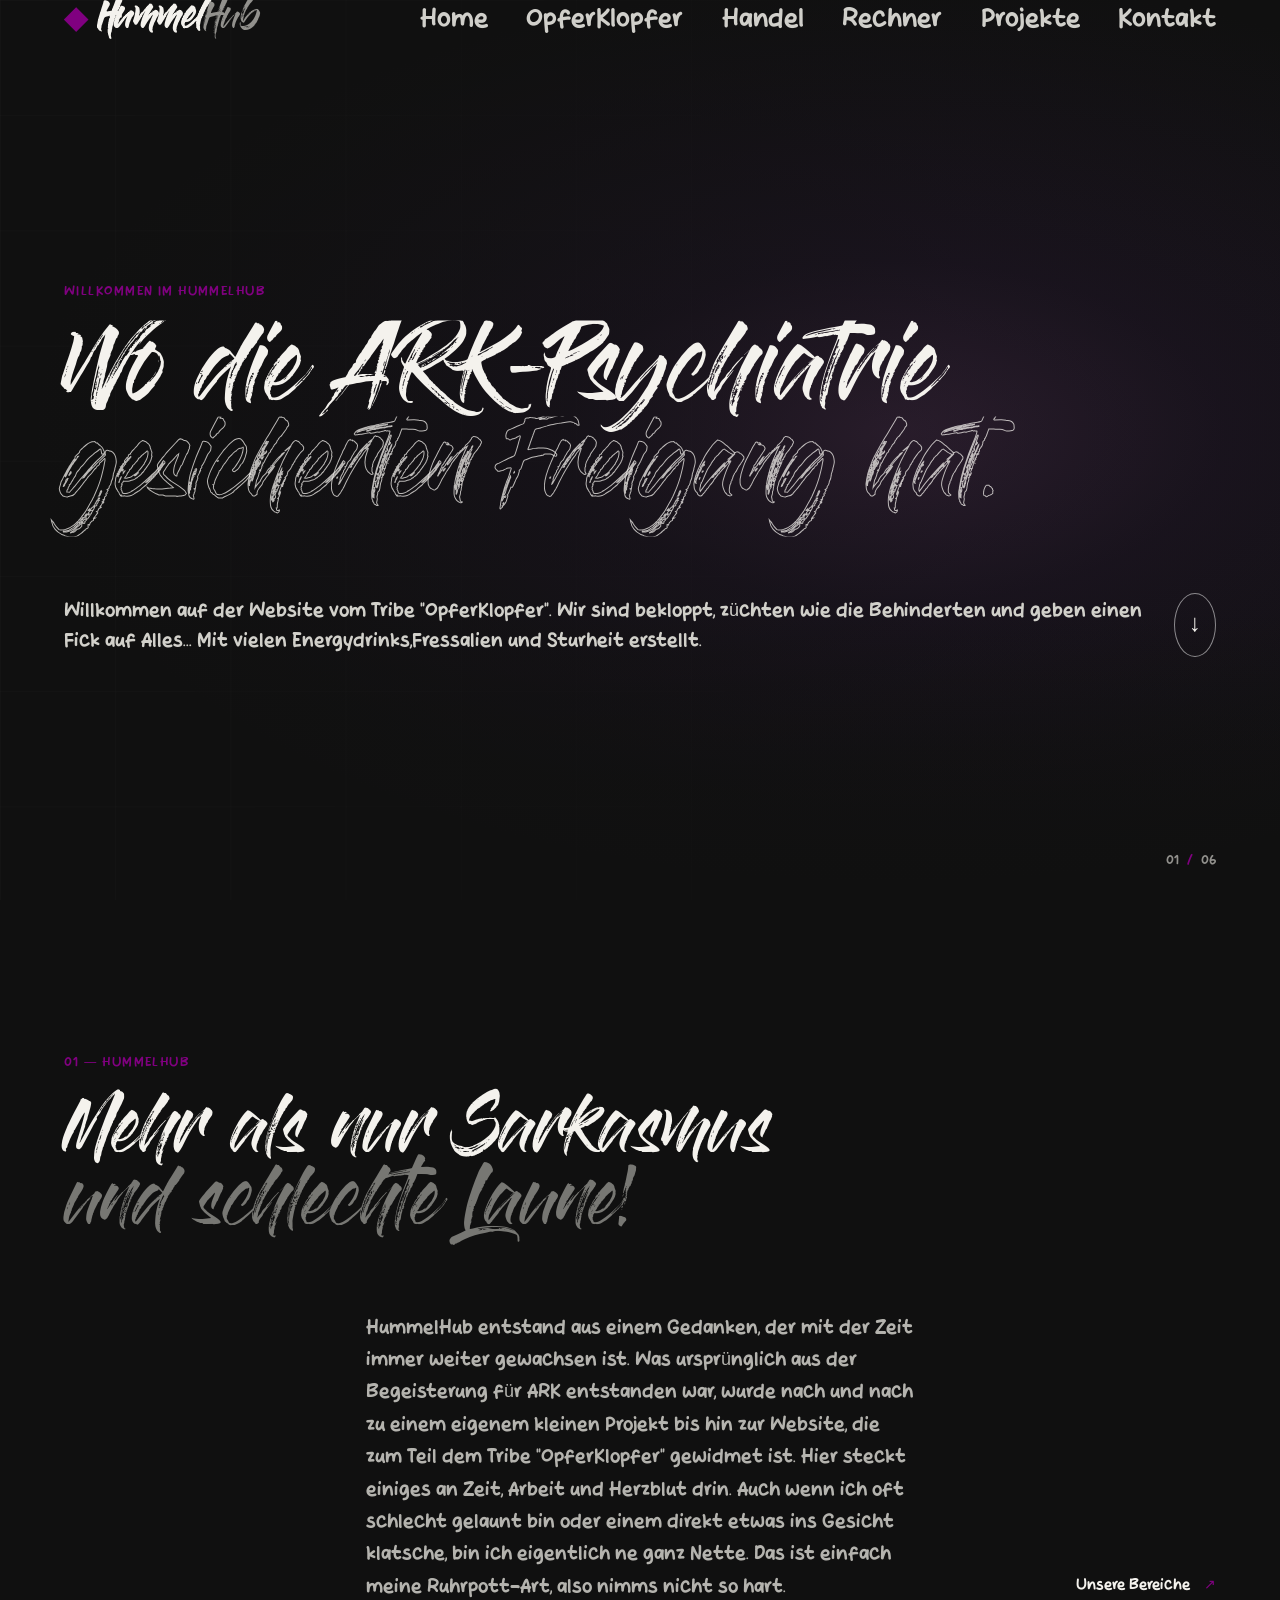
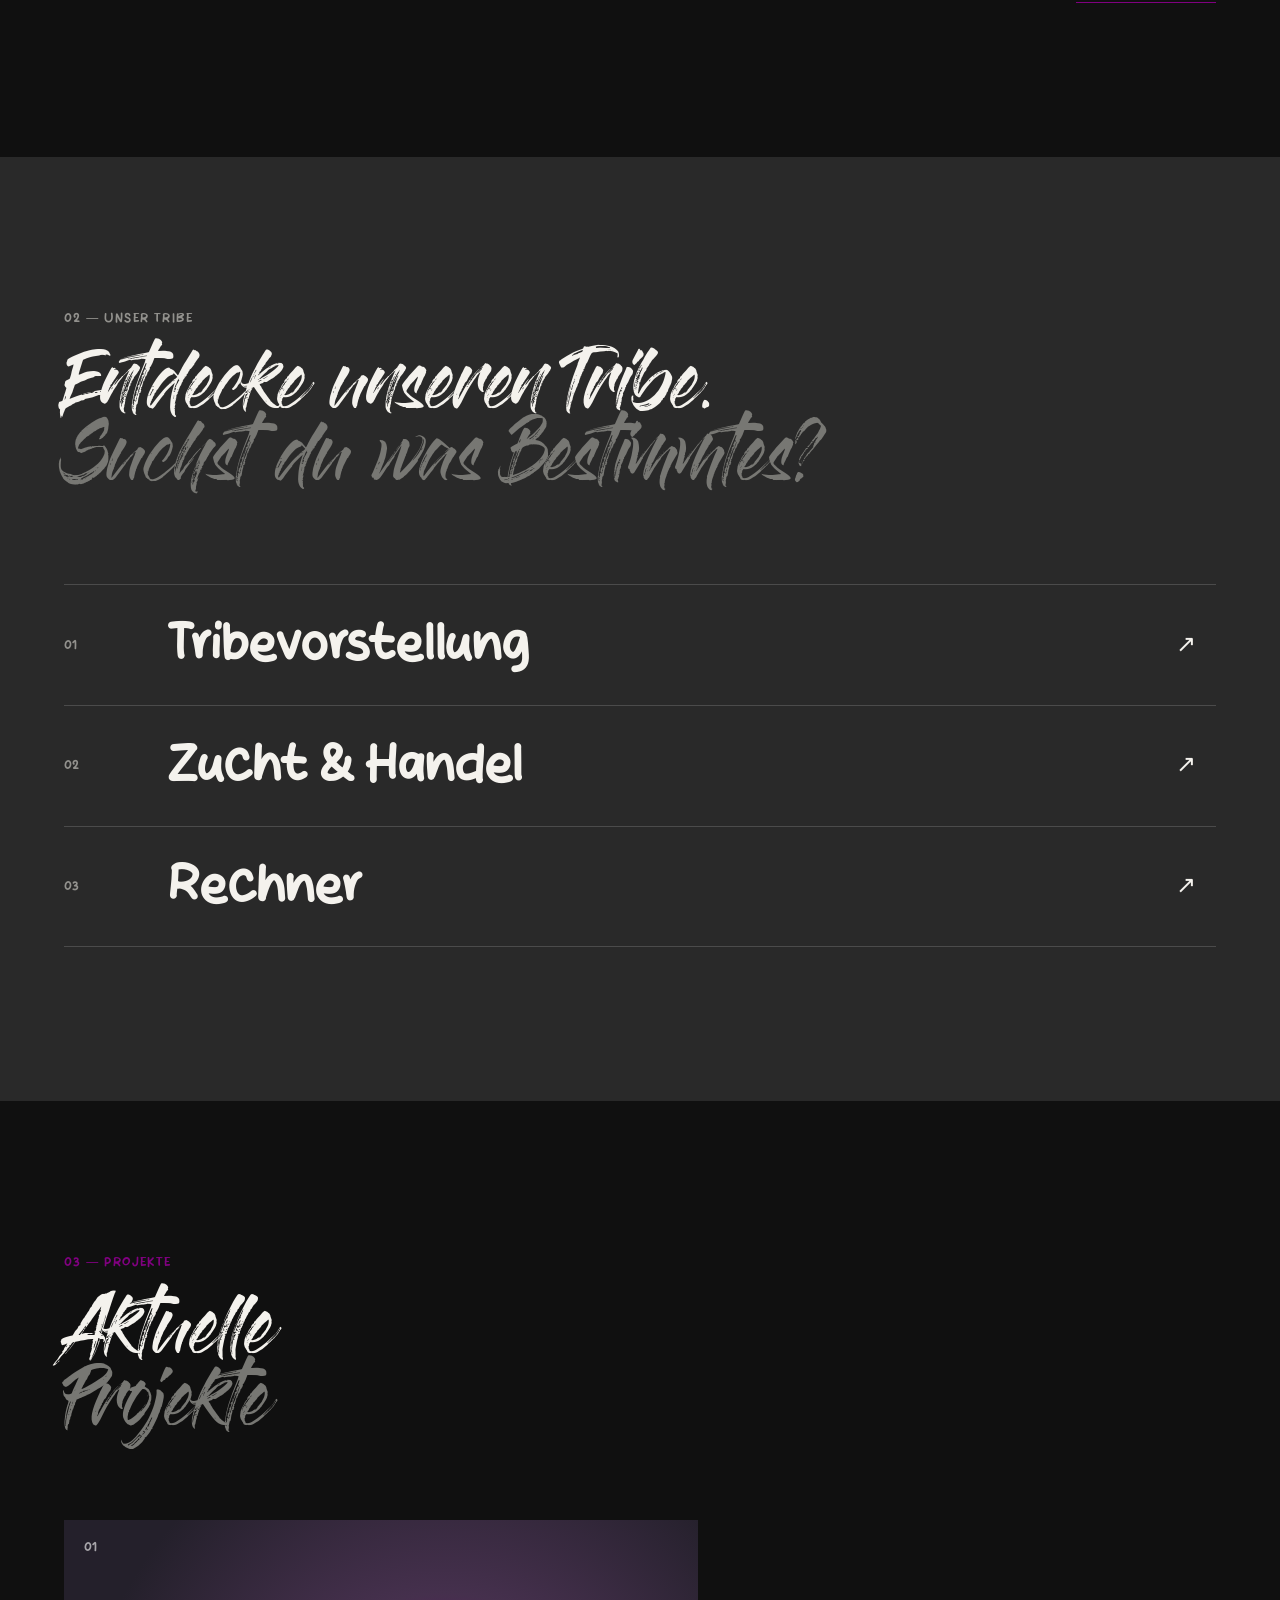
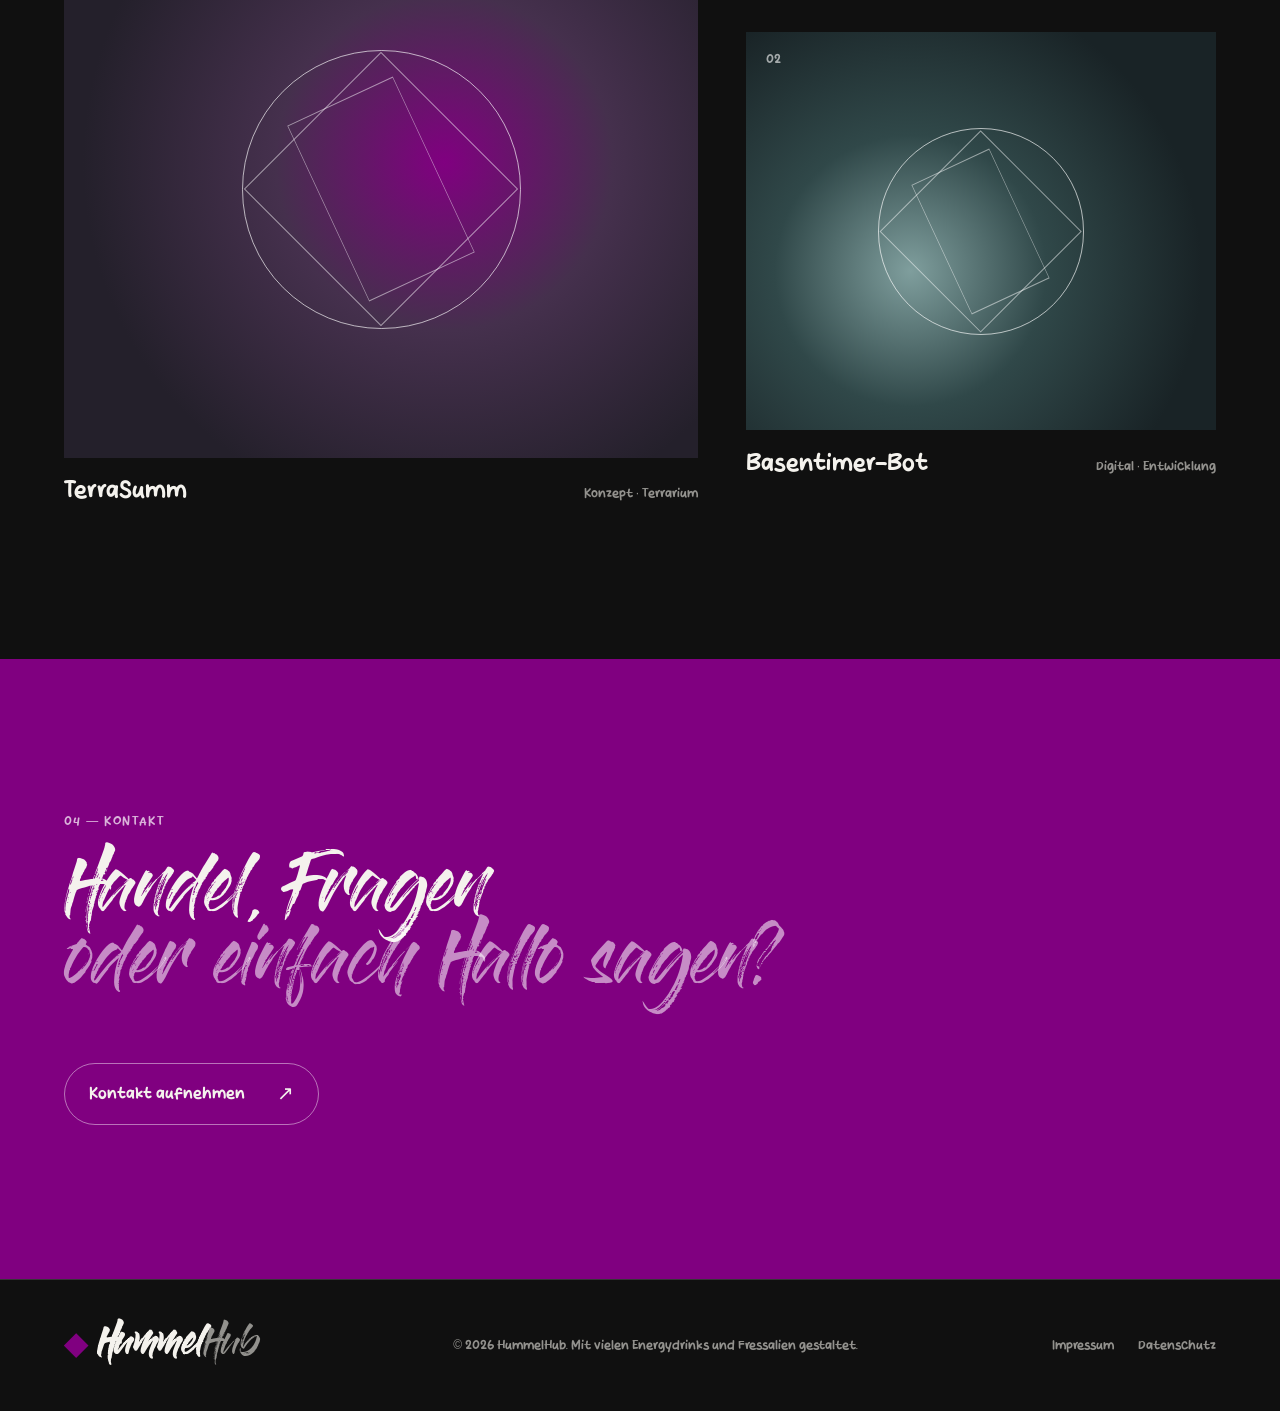
==== commit a11ca40a: "Optik vereinheitlichen" ====
--- a/index.html
+++ b/index.html
@@ -42,7 +42,7 @@
             <a href="projekte.html">Projekte <span>05</span></a>
             <a href="kontakt.html">Kontakt <span>06</span></a>
         </nav>
-        <p class="menu-note">Eine Hummel kann auch beißen.</p>
+        <p class="menu-note">Such dir was aus...</p>
     </div>
 
     <!-- HAUPTINHALT -->
@@ -61,16 +61,15 @@
                 <p class="eyebrow reveal">WILLKOMMEN IM HUMMELHUB</p>
 
                 <h1 class="hero-title">
-                    <span>Wo die Psychiatrie</span>
-                    <span class="outline">Freigang</span>
-                    <span>hat.</span>
+                    <span>Wo die ARK-Psychiatrie</span>
+                    <span class="outline">gesicherten Freigang hat.</span>
                 </h1>
 
                 <div class="hero-bottom">
                     <p class="hero-copy reveal">
-                        Eine zentrale Anlaufstelle für unsere Gemeinschaft,
-                        unsere Projekte und digitalen Werkzeuge.
-                        Willkommen im HummelHub.
+                        Willkommen auf der Website vom Tribe "OpferKlopfer".
+                        Wir sind bekloppt, züchten wie die Behinderten und geben einen Fick auf Alles...
+                        Mit vielen Energydrinks,Fressalien und Sturheit erstellt.
                     </p>
 
                     <a class="circle-link" href="#about" aria-label="Weiter entdecken">
@@ -84,20 +83,26 @@
 
         <!-- INTRO -->
         <section class="intro section-pad" id="about">
-            <p class="eyebrow reveal">01 — ÜBER HUMMELHUB</p>
+            <p class="eyebrow reveal">01 — HUMMELHUB</p>
 
             <h2 class="reveal">
-                Mehr als nur eine Baumeisterin.
+                Mehr als nur Sarkasmus
                 <br>
-                <span class="muted">Ein Platz für unsere Ideen.</span>
+                <span class="muted">und schlechte Laune!</span>
             </h2>
 
             <div class="intro-foot">
                 <p>
-                    HummelHub vereint verschiedene Projekte, gemeinschaftliche
-                    Aktivitäten und digitale Werkzeuge unter einem Dach.
-                    Mit Kreativität, Leidenschaft und eigenen Ideen entsteht
-                    hier ein Ort für unsere Freiluftklapse.
+                    HummelHub entstand aus einem Gedanken, der mit der Zeit
+                    immer weiter gewachsen ist. Was ursprünglich aus der Begeisterung
+                    für ARK entstanden war, wurde nach und nach zu einem 
+                    eigenem kleinen Projekt bis hin zur Website, die zum Teil
+                    dem Tribe "OpferKlopfer" gewidmet ist.
+
+                    Hier steckt einiges an Zeit, Arbeit und Herzblut drin. Auch wenn
+                    ich oft schlecht gelaunt bin oder einem direkt etwas ins Gesicht
+                    klatsche, bin ich eigentlich ne ganz Nette.
+                    Das ist einfach meine Ruhrpott-Art, also nimms nicht so hart.
                 </p>
 
                 <a class="text-link" href="#services">
@@ -109,25 +114,25 @@
         <!-- BEREICHE -->
         <section class="services section-pad" id="services">
             <div class="section-heading">
-                <p class="eyebrow reveal">02 — UNSERE TRIBE</p>
+                <p class="eyebrow reveal">02 — UNSER TRIBE</p>
 
                 <h2 class="reveal">
                     Entdecke unseren Tribe.
                     <br>
-                    <span class="muted">Alles an einem Ort.</span>
+                    <span class="muted">Suchst du was Bestimmtes?</span>
                 </h2>
             </div>
 
             <div class="service-list">
                 <a class="service-item" href="opferklopfer.html">
                     <span class="service-num">01</span>
-                    <h3>OpferKlopfer</h3>
+                    <h3>Tribevorstellung</h3>
                     <span class="service-arrow">↗</span>
                 </a>
 
                 <a class="service-item" href="handel.html">
                     <span class="service-num">02</span>
-                    <h3>Handel</h3>
+                    <h3>Zucht & Handel</h3>
                     <span class="service-arrow">↗</span>
                 </a>
 
@@ -142,12 +147,12 @@
         <!-- PROJEKTE -->
         <section class="projects section-pad" id="projects">
             <div class="projects-head">
-                <p class="eyebrow reveal">03 — AUSGEWÄHLTE PROJEKTE</p>
+                <p class="eyebrow reveal">03 — PROJEKTE</p>
 
                 <h2 class="reveal">
-                    Was entsteht,
+                    Aktuelle
                     <br>
-                    <span class="muted">wenn Ideen Realität werden?</span>
+                    <span class="muted">Projekte</span>
                 </h2>
             </div>
 
@@ -159,7 +164,7 @@
                     </div>
 
                     <div class="project-meta">
-                        <h3>TerraHummel</h3>
+                        <h3>TerraSumm</h3>
                         <p>Konzept · Terrarium</p>
                     </div>
                 </article>
@@ -171,7 +176,7 @@
                     </div>
 
                     <div class="project-meta">
-                        <h3>HummelHub</h3>
+                        <h3>Basentimer-Bot</h3>
                         <p>Digital · Entwicklung</p>
                     </div>
                 </article>
@@ -183,7 +188,7 @@
             <p class="eyebrow reveal">04 — KONTAKT</p>
 
             <h2 class="reveal">
-                Fragen, Ideen
+                Handel, Fragen
                 <br>
                 <span class="muted">oder einfach Hallo sagen?</span>
             </h2>
--- a/css/style.css
+++ b/css/style.css
@@ -1,7 +1,9 @@
+
 /* =========================================================
    HUMMELHUB — Designsystem & Animationen
    Responsive Layouts, zentrale Typografie und Reduced Motion
    ========================================================= */
+
 
 /* =========================
    SCHRIFTARTEN
@@ -23,12 +25,13 @@
     font-display: swap;
 }
 
+
 /* =========================
    FARBEN, SCHRIFTEN & VARIABLEN
    ========================= */
 
 :root {
-    /* Grundfarben */
+    /* Grundfarben – unverändert */
     --color-bg: #101010;
     --color-surface: #191919;
     --color-text: #F4F2ED;
@@ -42,28 +45,28 @@
 
     /* Überschriften – Desktop */
     --font-size-h1: 80px;
-    --font-size-h2: 120px;
-    --font-size-h3: 32px;
-    --font-size-h4: 28px;
-    --font-size-h5: 24px;
-    --font-size-h6: 20px;
+    --font-size-h2: 60px;
+    --font-size-h3: 30px;
+    --font-size-h4: 26px;
+    --font-size-h5: 22px;
+    --font-size-h6: 18px;
 
     /* Fließtext – Desktop */
     --font-size-body: 18px;
     --font-size-intro-text: 18px;
-    --font-size-hero-copy: 17px;
+    --font-size-hero-copy: 18px;
 
     /* Navigation und Branding */
-    --font-size-brand: 16px;
-    --font-size-brand-mark: 20px;
-    --font-size-navigation: 13px;
-    --font-size-menu-link: 80px;
-    --font-size-menu-number: 13px;
-    --font-size-menu-note: 14px;
+    --font-size-brand: 30px;
+    --font-size-brand-mark: 30px;
+    --font-size-navigation: 24px;
+    --font-size-menu-link: 40px;
+    --font-size-menu-number: 24px;
+    --font-size-menu-note: 20px;
 
     /* Hero */
     --font-size-hero: var(--font-size-h1);
-    --font-size-hero-eyebrow: 12px;
+    --font-size-hero-eyebrow: 20px;
     --font-size-hero-index: 12px;
     --font-size-circle-link: 24px;
 
@@ -97,6 +100,7 @@
     --ease-out: cubic-bezier(.16, 1, .3, 1);
     --ease-inout: cubic-bezier(.76, 0, .24, 1);
 }
+
 
 /* =========================
    GRUNDEINSTELLUNGEN
@@ -121,6 +125,7 @@
     overflow-x: clip;
 }
 
+/* Überschriften */
 h1, h2 {
     font-family: var(--font-display);
 }
@@ -129,12 +134,29 @@
     font-family: var(--font-body);
 }
 
-h1 { font-size: var(--font-size-h1); }
-h2 { font-size: var(--font-size-h2); }
-h3 { font-size: var(--font-size-h3); }
-h4 { font-size: var(--font-size-h4); }
-h5 { font-size: var(--font-size-h5); }
-h6 { font-size: var(--font-size-h6); }
+h1 {
+    font-size: var(--font-size-h1);
+}
+
+h2 {
+    font-size: var(--font-size-h2);
+}
+
+h3 {
+    font-size: var(--font-size-h3);
+}
+
+h4 {
+    font-size: var(--font-size-h4);
+}
+
+h5 {
+    font-size: var(--font-size-h5);
+}
+
+h6 {
+    font-size: var(--font-size-h6);
+}
 
 body.menu-open {
     overflow: hidden;
@@ -154,6 +176,7 @@
     color: var(--color-text);
     background: var(--color-accent);
 }
+
 
 /* =========================
    HEADER & NAVIGATION
@@ -206,6 +229,7 @@
 }
 
 .desktop-nav a {
+    font-family: var(--font-body);
     font-size: var(--font-size-navigation);
     color: #D0CFCA;
     position: relative;
@@ -234,6 +258,7 @@
     transform-origin: left;
 }
 
+
 /* =========================
    MOBILE MENÜ BUTTON
    ========================= */
@@ -276,6 +301,7 @@
     top: 21px;
     transform: rotate(-45deg);
 }
+
 
 /* =========================
    MOBILE MENÜ OVERLAY
@@ -315,7 +341,7 @@
     justify-content: space-between;
     padding: .65em 0;
     border-bottom: 1px solid rgba(16, 16, 16, .25);
-    font: 500 var(--font-size-menu-link)/1.2 var(--font-display);
+    font: 500 var(--font-size-menu-link)/1.2 var(--font-body);
     letter-spacing: -.035em;
     overflow: visible;
     transform: translateY(35px);
@@ -355,6 +381,7 @@
     font-size: var(--font-size-menu-note);
     opacity: .7;
 }
+
 
 /* =========================
    HERO
@@ -481,6 +508,7 @@
     padding-inline: .35rem;
 }
 
+
 /* =========================
    ALLGEMEINE SEKTIONSABSTÄNDE
    ========================= */
@@ -488,6 +516,7 @@
 .section-pad {
     padding: clamp(6rem, 12vw, 12rem) var(--gutter);
 }
+
 
 /* =========================
    INTRO
@@ -498,6 +527,7 @@
     margin: auto;
 }
 
+/* Bereichsüberschriften 01–04 */
 .intro h2,
 .section-heading h2,
 .projects-head h2,
@@ -541,6 +571,7 @@
     color: var(--color-accent);
     margin-left: .6rem;
 }
+
 
 /* =========================
    BEREICHE / SERVICES
@@ -606,7 +637,7 @@
 
 .service-item h3 {
     margin: 0;
-    font: 500 var(--font-size-service-title)/1.2 var(--font-display);
+    font: 500 var(--font-size-service-title)/1.2 var(--font-body);
     letter-spacing: -.025em;
     padding-block: .08em;
     transition: transform .5s var(--ease-out);
@@ -628,6 +659,7 @@
 .service-item:hover .service-num {
     color: var(--color-text);
 }
+
 
 /* =========================
    PROJEKTE
@@ -715,7 +747,7 @@
 
 .project-meta h3 {
     margin: 0;
-    font: 500 var(--font-size-project-title)/1.3 var(--font-display);
+    font: 500 var(--font-size-project-title)/1.3 var(--font-body);
 }
 
 .project-meta p {
@@ -723,6 +755,7 @@
     color: var(--color-muted);
     font-size: var(--font-size-project-meta);
 }
+
 
 /* =========================
    KONTAKT
@@ -773,6 +806,7 @@
     color: rgba(255, 255, 255, .62);
 }
 
+
 /* =========================
    FOOTER
    ========================= */
@@ -803,6 +837,7 @@
     color: var(--color-accent);
 }
 
+
 /* =========================
    SCROLL-REVEAL ANIMATIONEN
    ========================= */
@@ -839,6 +874,7 @@
     transition-delay: .24s;
 }
 
+
 /* =========================
    HOVER-EFFEKTE
    ========================= */
@@ -849,21 +885,34 @@
     }
 }
 
+
 /* =========================
    TABLET
    ========================= */
 
 @media (max-width: 900px) {
     :root {
+        /* Überschriften */
         --font-size-h1: clamp(52px, 7vw, 68px);
-        --font-size-h2: clamp(48px, 6vw, 72px);
-        --font-size-h3: clamp(26px, 3.5vw, 30px);
+        --font-size-h2: clamp(42px, 5.5vw, 54px);
+        --font-size-h3: clamp(25px, 3.5vw, 29px);
+        --font-size-h4: clamp(23px, 3vw, 25px);
+        --font-size-h5: clamp(20px, 2.5vw, 22px);
+        --font-size-h6: clamp(17px, 2vw, 18px);
+
+        /* Fließtext */
         --font-size-body: clamp(16px, 2vw, 17px);
         --font-size-intro-text: clamp(16px, 2vw, 17px);
+
+        /* Hero */
         --font-size-hero: clamp(52px, 7vw, 68px);
         --font-size-hero-copy: clamp(15px, 2vw, 16px);
+
+        /* Navigation */
         --font-size-navigation: 12px;
         --font-size-menu-link: clamp(48px, 7vw, 64px);
+
+        /* Services und Projekte */
         --font-size-service-title: clamp(30px, 4vw, 40px);
         --font-size-project-title: 20px;
     }
@@ -881,24 +930,39 @@
     }
 }
 
+
 /* =========================
    MOBILE
    ========================= */
 
 @media (max-width: 700px) {
     :root {
+        /* Überschriften */
         --font-size-h1: clamp(38px, 9vw, 52px);
-        --font-size-h2: clamp(34px, 8vw, 48px);
+        --font-size-h2: clamp(32px, 7.5vw, 44px);
         --font-size-h3: clamp(23px, 6vw, 28px);
+        --font-size-h4: clamp(21px, 5vw, 24px);
+        --font-size-h5: clamp(19px, 4.5vw, 21px);
+        --font-size-h6: 17px;
+
+        /* Fließtext */
         --font-size-body: 16px;
         --font-size-intro-text: 16px;
+
+        /* Hero */
         --font-size-hero: clamp(38px, 9vw, 52px);
         --font-size-hero-copy: 15px;
+
+        /* Navigation und Beschriftungen */
         --font-size-eyebrow: 11px;
         --font-size-menu-link: clamp(38px, 9vw, 56px);
+
+        /* Services und Projekte */
         --font-size-service-title: clamp(23px, 6vw, 30px);
         --font-size-project-title: 20px;
         --font-size-project-meta: 12px;
+
+        /* Weitere Elemente */
         --font-size-circle-link: 21px;
         --font-size-footer: 11px;
     }
@@ -998,16 +1062,26 @@
     }
 }
 
+
 /* =========================
    KLEINE SMARTPHONES
    ========================= */
 
 @media (max-width: 420px) {
     :root {
+        /* Überschriften */
         --font-size-h1: clamp(34px, 10vw, 44px);
-        --font-size-h2: clamp(30px, 8vw, 38px);
+        --font-size-h2: clamp(29px, 7vw, 36px);
+        --font-size-h3: clamp(21px, 6vw, 25px);
+        --font-size-h4: 20px;
+        --font-size-h5: 18px;
+        --font-size-h6: 16px;
+
+        /* Hero */
         --font-size-hero: clamp(34px, 10vw, 44px);
         --font-size-hero-copy: 14px;
+
+        /* Services */
         --font-size-service-title: clamp(21px, 6vw, 25px);
     }
 
@@ -1026,6 +1100,7 @@
         gap: 1rem;
     }
 }
+
 
 /* =========================
    REDUCED MOTION
@@ -1047,4 +1122,4 @@
         transform: none;
         clip-path: none;
     }
-}+}
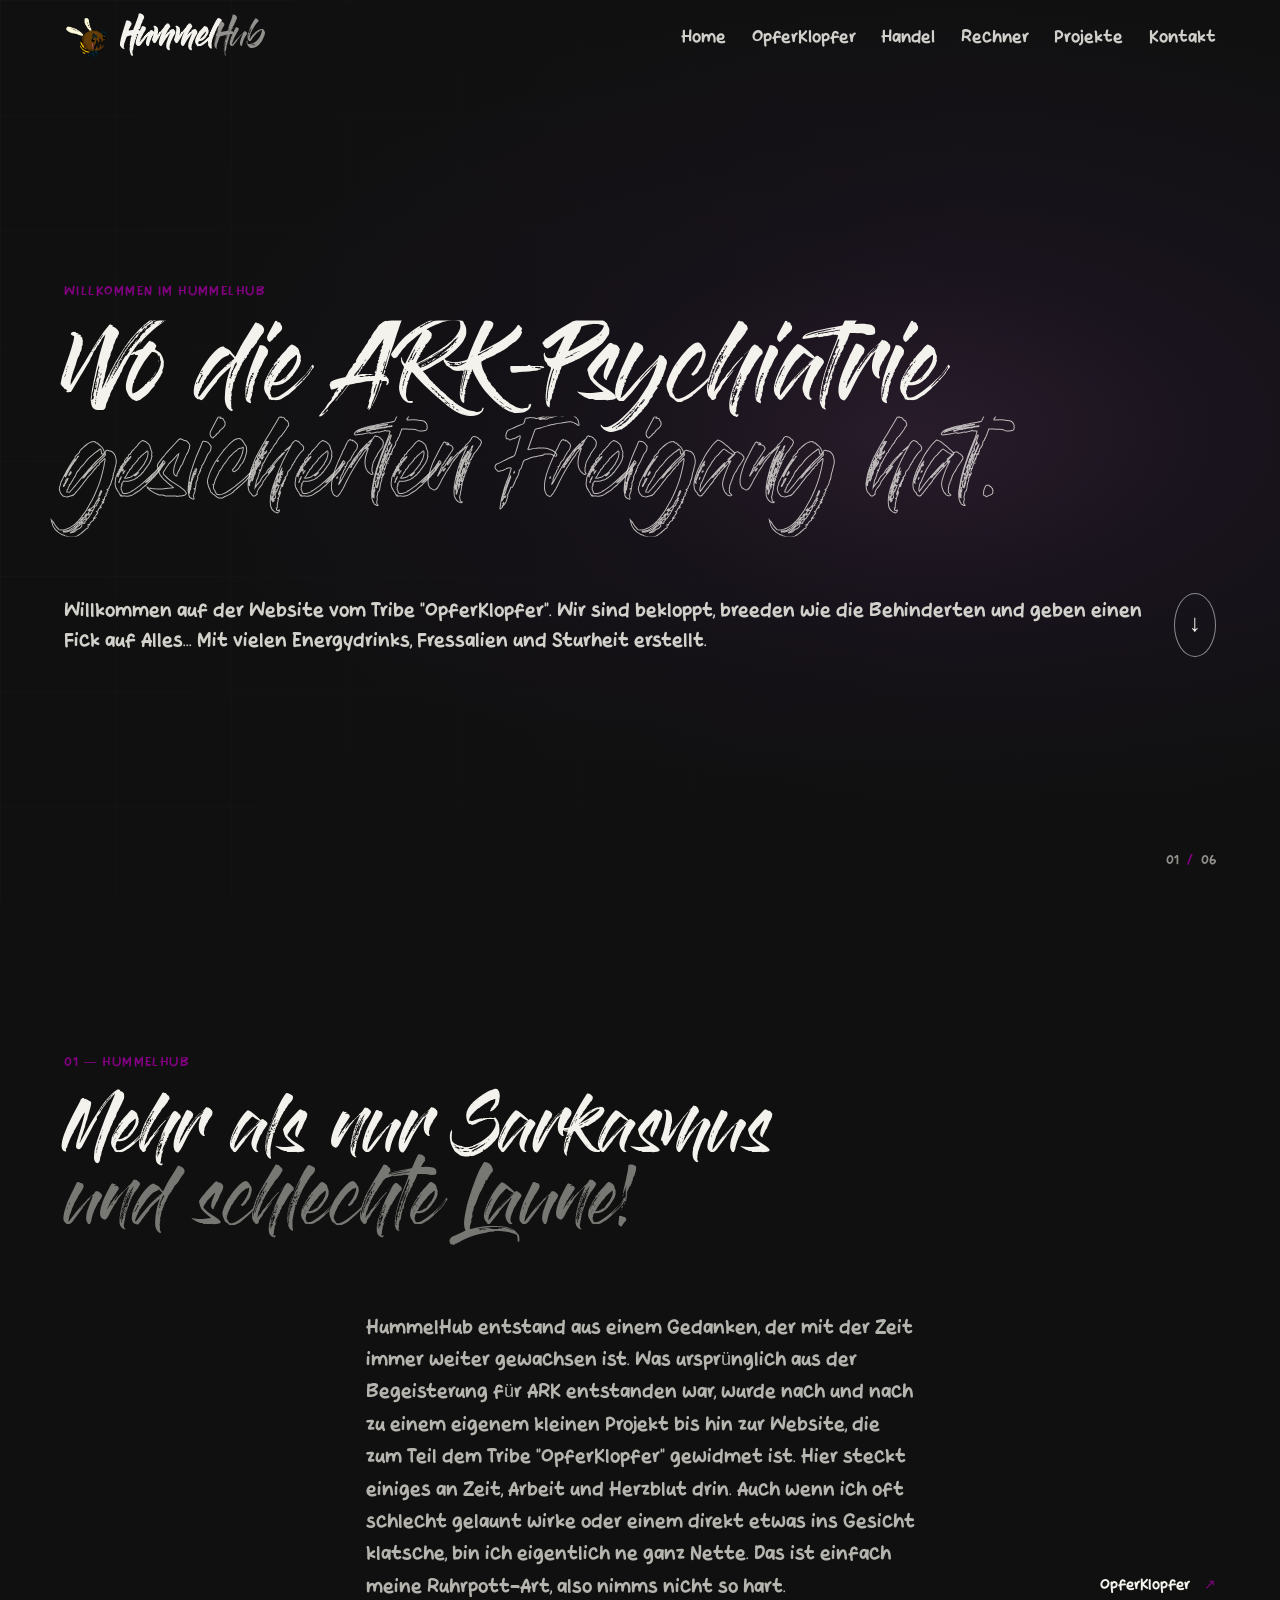
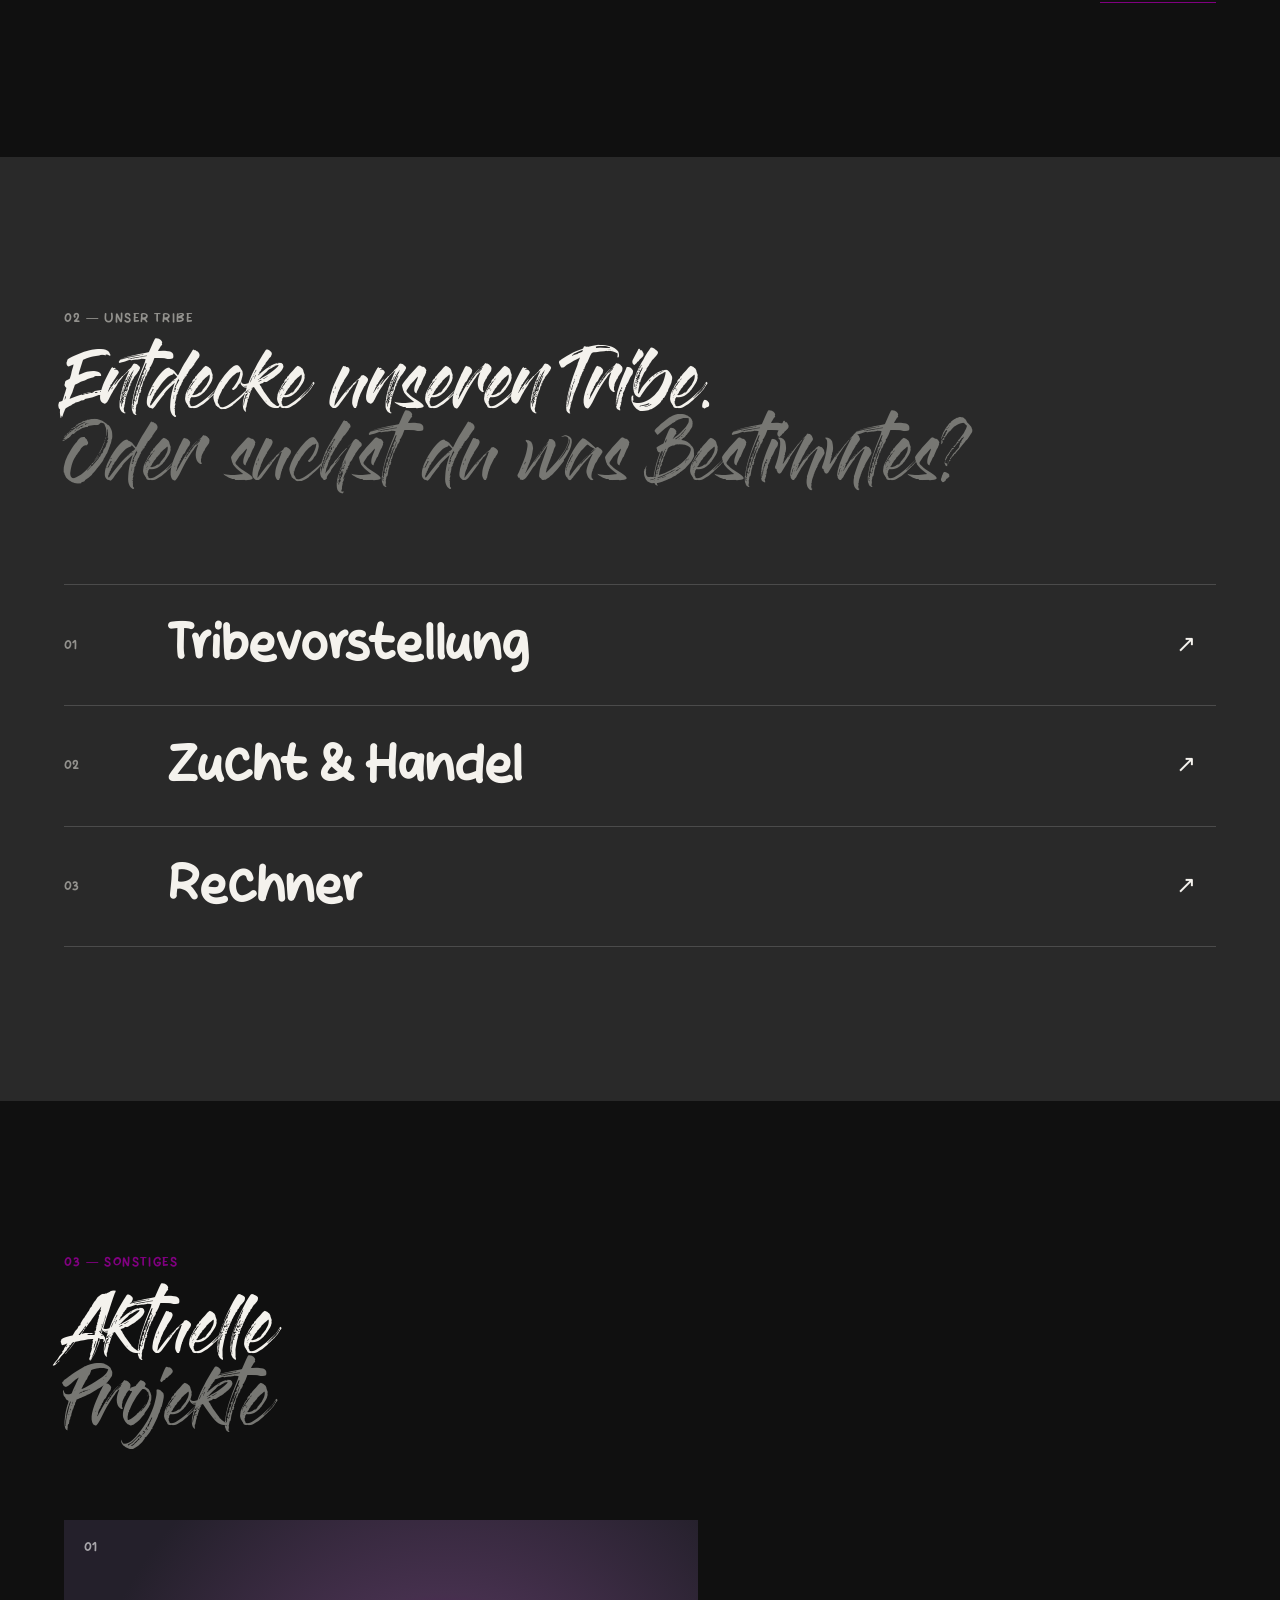
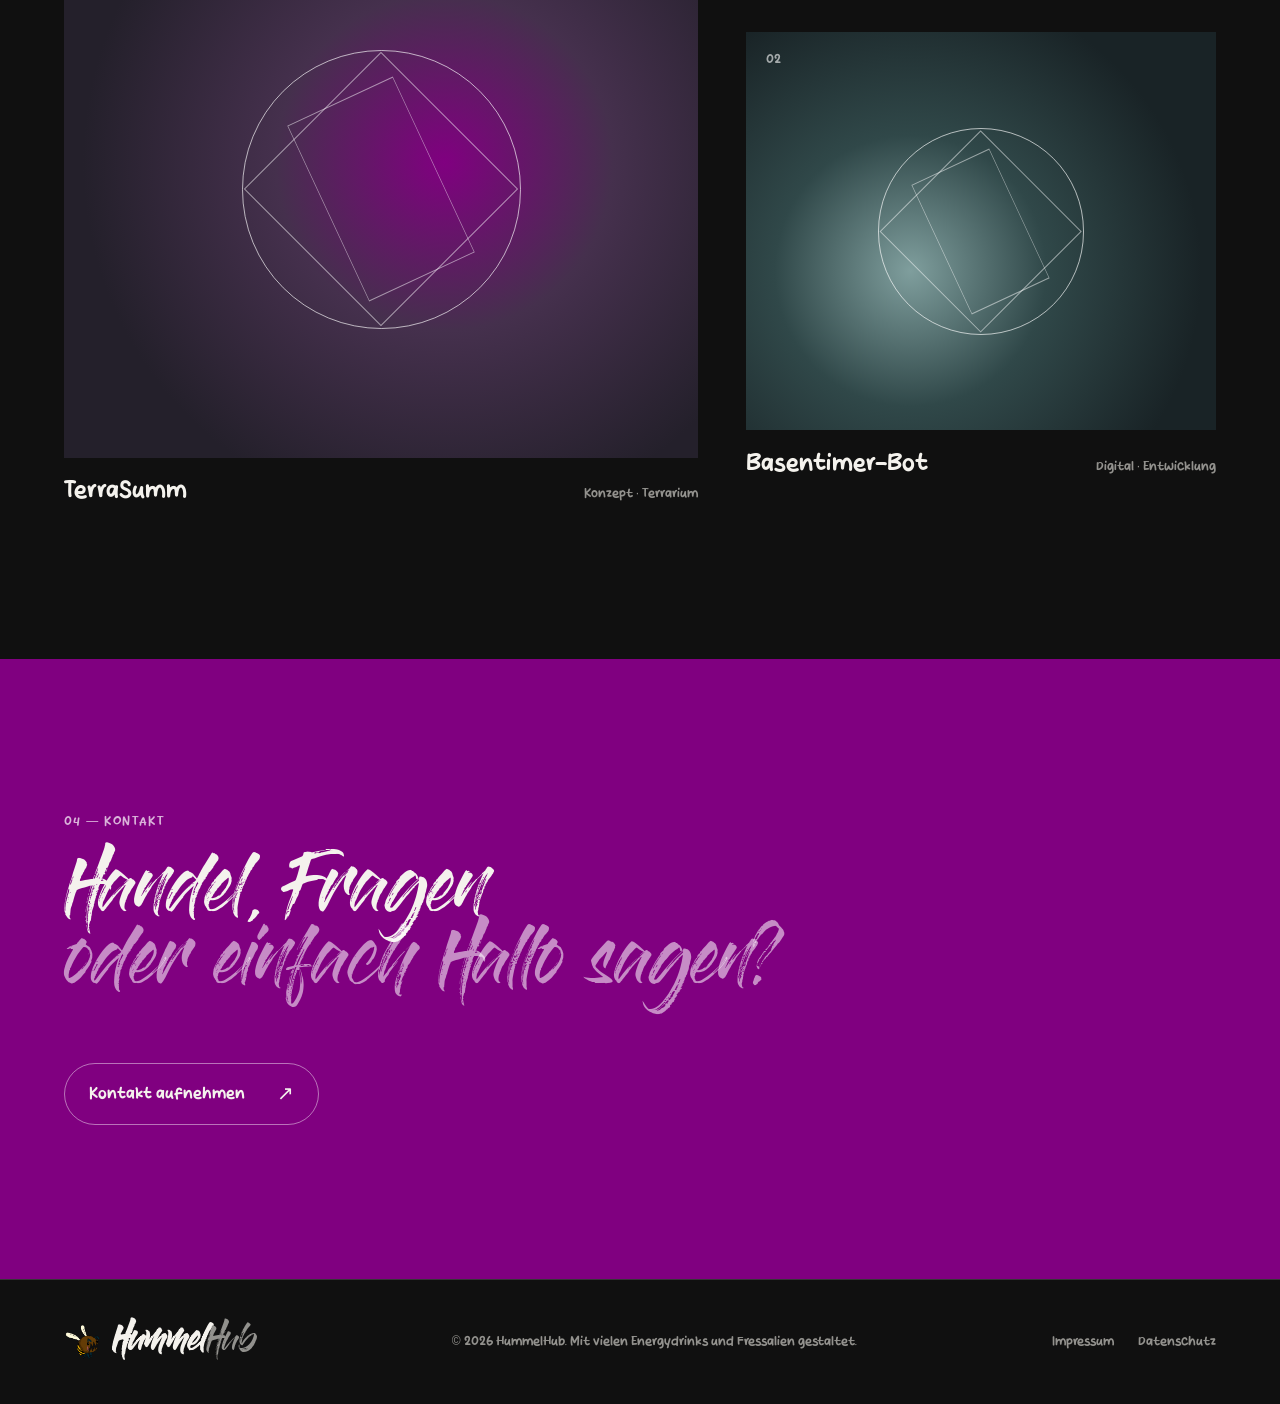
==== commit 4b0e91f6: "Optik vereinheitlichen" ====
--- a/index.html
+++ b/index.html
@@ -3,17 +3,25 @@
 <head>
     <meta charset="utf-8">
     <meta name="viewport" content="width=device-width, initial-scale=1">
-    <meta name="description" content="HummelHub – Deine zentrale Anlaufstelle für OpferKlopfer, Handel, Rechner und Projekte.">
+    <meta name="description" content="HummelHub">
+
     <title>HummelHub – Home</title>
+
     <link rel="preconnect" href="https://fonts.googleapis.com">
     <link rel="preconnect" href="https://fonts.gstatic.com" crossorigin>
     <link rel="stylesheet" href="css/style.css">
 </head>
+
 <body>
+
     <!-- HEADER -->
     <header class="site-header" id="top">
         <a class="brand" href="index.html" aria-label="Zur Startseite">
-            <span class="brand-mark">◆</span>
+            <img
+                class="brand-logo"
+                src="assets/images/Logo_Hummel.png"
+                alt=""
+            >
             <span>Hummel<span class="brand-light">Hub</span></span>
         </a>
 
@@ -31,6 +39,7 @@
             <span></span>
         </button>
     </header>
+
 
     <!-- MOBILE NAVIGATION -->
     <div class="menu-overlay" aria-hidden="true">
@@ -42,11 +51,14 @@
             <a href="projekte.html">Projekte <span>05</span></a>
             <a href="kontakt.html">Kontakt <span>06</span></a>
         </nav>
-        <p class="menu-note">Such dir was aus...</p>
+
+        <p class="menu-note">Such dir was passendes aus</p>
     </div>
+
 
     <!-- HAUPTINHALT -->
     <main>
+
         <!-- HERO -->
         <section class="hero">
             <div class="hero-media" aria-hidden="true">
@@ -68,8 +80,9 @@
                 <div class="hero-bottom">
                     <p class="hero-copy reveal">
                         Willkommen auf der Website vom Tribe "OpferKlopfer".
-                        Wir sind bekloppt, züchten wie die Behinderten und geben einen Fick auf Alles...
-                        Mit vielen Energydrinks,Fressalien und Sturheit erstellt.
+                        Wir sind bekloppt, breeden wie die Behinderten und geben einen Fick auf Alles...
+
+                        Mit vielen Energydrinks, Fressalien und Sturheit erstellt.
                     </p>
 
                     <a class="circle-link" href="#about" aria-label="Weiter entdecken">
@@ -80,6 +93,7 @@
 
             <div class="hero-index">01 <span>/</span> 06</div>
         </section>
+
 
         <!-- INTRO -->
         <section class="intro section-pad" id="about">
@@ -93,23 +107,24 @@
 
             <div class="intro-foot">
                 <p>
-                    HummelHub entstand aus einem Gedanken, der mit der Zeit
-                    immer weiter gewachsen ist. Was ursprünglich aus der Begeisterung
-                    für ARK entstanden war, wurde nach und nach zu einem 
-                    eigenem kleinen Projekt bis hin zur Website, die zum Teil
+                    HummelHub entstand aus einem Gedanken, der mit der Zeit immer weiter gewachsen ist.
+                    Was ursprünglich aus der Begeisterung für ARK entstanden war, wurde nach
+                    und nach zu einem eigenem kleinen Projekt bis hin zur Website, die zum Teil
                     dem Tribe "OpferKlopfer" gewidmet ist.
 
                     Hier steckt einiges an Zeit, Arbeit und Herzblut drin. Auch wenn
-                    ich oft schlecht gelaunt bin oder einem direkt etwas ins Gesicht
+                    ich oft schlecht gelaunt wirke oder einem direkt etwas ins Gesicht
                     klatsche, bin ich eigentlich ne ganz Nette.
+
                     Das ist einfach meine Ruhrpott-Art, also nimms nicht so hart.
                 </p>
 
                 <a class="text-link" href="#services">
-                    Unsere Bereiche <span>↗</span>
-                </a>
-            </div>
-        </section>
+                    OpferKlopfer <span>↗</span>
+                </a>
+            </div>
+        </section>
+
 
         <!-- BEREICHE -->
         <section class="services section-pad" id="services">
@@ -119,7 +134,7 @@
                 <h2 class="reveal">
                     Entdecke unseren Tribe.
                     <br>
-                    <span class="muted">Suchst du was Bestimmtes?</span>
+                    <span class="muted">Oder suchst du was Bestimmtes?</span>
                 </h2>
             </div>
 
@@ -144,10 +159,11 @@
             </div>
         </section>
 
+
         <!-- PROJEKTE -->
         <section class="projects section-pad" id="projects">
             <div class="projects-head">
-                <p class="eyebrow reveal">03 — PROJEKTE</p>
+                <p class="eyebrow reveal">03 — SONSTIGES</p>
 
                 <h2 class="reveal">
                     Aktuelle
@@ -183,6 +199,7 @@
             </div>
         </section>
 
+
         <!-- KONTAKT -->
         <section class="contact section-pad" id="contact">
             <p class="eyebrow reveal">04 — KONTAKT</p>
@@ -197,12 +214,18 @@
                 Kontakt aufnehmen <span>↗</span>
             </a>
         </section>
+
     </main>
+
 
     <!-- FOOTER -->
     <footer class="site-footer">
         <a class="brand" href="index.html">
-            <span class="brand-mark">◆</span>
+            <img
+                class="brand-logo"
+                src="assets/images/Logo_Hummel.png"
+                alt=""
+            >
             <span>Hummel<span class="brand-light">Hub</span></span>
         </a>
 
@@ -217,7 +240,9 @@
         </div>
     </footer>
 
+
     <!-- JAVASCRIPT -->
     <script src="js/main.js"></script>
+
 </body>
 </html>
--- a/css/style.css
+++ b/css/style.css
@@ -1,4 +1,3 @@
-
 /* =========================================================
    HUMMELHUB — Designsystem & Animationen
    Responsive Layouts, zentrale Typografie und Reduced Motion
@@ -57,12 +56,12 @@
     --font-size-hero-copy: 18px;
 
     /* Navigation und Branding */
-    --font-size-brand: 30px;
+    --font-size-brand: 27px;
     --font-size-brand-mark: 30px;
-    --font-size-navigation: 24px;
-    --font-size-menu-link: 40px;
-    --font-size-menu-number: 24px;
-    --font-size-menu-note: 20px;
+    --font-size-navigation: 16px;
+    --font-size-menu-link: 22px;
+    --font-size-menu-number: 13px;
+    --font-size-menu-note: 13px;
 
     /* Hero */
     --font-size-hero: var(--font-size-h1);
@@ -186,7 +185,7 @@
     position: fixed;
     z-index: 100;
     inset: 0 0 auto;
-    height: 40px;
+    height: 76px;
     display: flex;
     align-items: center;
     justify-content: space-between;
@@ -196,8 +195,8 @@
 }
 
 .site-header.is-scrolled {
-    height: 40px;
-    background: rgba(16, 16, 16, .82);
+    height: 76px;
+    background: rgba(16, 16, 16, .88);
     border-color: var(--color-line);
     backdrop-filter: blur(18px);
 }
@@ -210,11 +209,16 @@
     letter-spacing: -.02em;
     position: relative;
     z-index: 102;
-}
-
-.brand-mark {
-    color: var(--color-accent);
-    font-size: var(--font-size-brand-mark);
+    white-space: nowrap;
+}
+
+.brand-logo {
+    display: block;
+    width: auto;
+    height: 46px;
+    max-width: 64px;
+    object-fit: contain;
+    flex-shrink: 0;
 }
 
 .brand-light {
@@ -225,7 +229,7 @@
 .desktop-nav {
     display: flex;
     align-items: center;
-    gap: clamp(1.25rem, 3vw, 3rem);
+    gap: clamp(1rem, 2vw, 2rem);
 }
 
 .desktop-nav a {
@@ -233,6 +237,7 @@
     font-size: var(--font-size-navigation);
     color: #D0CFCA;
     position: relative;
+    white-space: nowrap;
     transition: color .25s ease;
 }
 
@@ -304,22 +309,43 @@
 
 
 /* =========================
-   MOBILE MENÜ OVERLAY
+   KOMPAKTES BURGER-DROPDOWN
    ========================= */
 
 .menu-overlay {
     position: fixed;
     z-index: 99;
-    inset: 0;
+    top: 76px;
+    right: var(--gutter);
+    left: auto;
+
+    width: min(380px, calc(100vw - 2 * var(--gutter)));
+    max-height: calc(100svh - 92px);
+
     display: flex;
     flex-direction: column;
-    justify-content: center;
-    padding: 100px var(--gutter) 3rem;
-    background: var(--color-accent);
+    justify-content: flex-start;
+
+    padding: 1.25rem 1.5rem 1.5rem;
+
+    background: rgba(25, 25, 25, .97);
     color: var(--color-text);
+
+    border: 1px solid var(--color-line);
+    border-top: 1px solid rgba(128, 0, 128, .65);
+    border-radius: 0 0 12px 12px;
+
+    box-shadow: 0 18px 45px rgba(0, 0, 0, .4);
+    backdrop-filter: blur(18px);
+
+    overflow-y: auto;
+
     clip-path: inset(0 0 100% 0);
     visibility: hidden;
-    transition: clip-path .8s var(--ease-inout), visibility .8s;
+
+    transition:
+        clip-path .55s var(--ease-inout),
+        visibility .55s;
 }
 
 .menu-overlay.is-open {
@@ -330,7 +356,6 @@
 .menu-overlay nav {
     display: flex;
     flex-direction: column;
-    max-width: 900px;
     width: 100%;
     margin-inline: auto;
 }
@@ -339,14 +364,27 @@
     display: flex;
     align-items: center;
     justify-content: space-between;
+
+    /* Bestehender Innenabstand bleibt unverändert */
     padding: .65em 0;
-    border-bottom: 1px solid rgba(16, 16, 16, .25);
+
+    border-bottom: 1px solid rgba(255, 255, 255, .12);
+
     font: 500 var(--font-size-menu-link)/1.2 var(--font-body);
-    letter-spacing: -.035em;
+    letter-spacing: -.025em;
+
     overflow: visible;
-    transform: translateY(35px);
+    transform: translateY(20px);
     opacity: 0;
-    transition: transform .6s var(--ease-out), opacity .5s ease;
+
+    transition:
+        transform .5s var(--ease-out),
+        opacity .4s ease,
+        color .25s ease;
+}
+
+.menu-overlay nav a:hover {
+    color: var(--color-accent);
 }
 
 .menu-overlay.is-open nav a {
@@ -355,30 +393,39 @@
 }
 
 .menu-overlay.is-open nav a:nth-child(1) {
-    transition-delay: .12s;
+    transition-delay: .08s;
 }
 
 .menu-overlay.is-open nav a:nth-child(2) {
-    transition-delay: .19s;
+    transition-delay: .13s;
 }
 
 .menu-overlay.is-open nav a:nth-child(3) {
-    transition-delay: .26s;
+    transition-delay: .18s;
 }
 
 .menu-overlay.is-open nav a:nth-child(4) {
+    transition-delay: .23s;
+}
+
+.menu-overlay.is-open nav a:nth-child(5) {
+    transition-delay: .28s;
+}
+
+.menu-overlay.is-open nav a:nth-child(6) {
     transition-delay: .33s;
 }
 
 .menu-overlay nav a span {
     font: 500 var(--font-size-menu-number) var(--font-body);
+    color: var(--color-muted);
 }
 
 .menu-note {
-    max-width: 900px;
     width: 100%;
-    margin: 2rem auto 0;
+    margin: 1.25rem auto 0;
     font-size: var(--font-size-menu-note);
+    color: var(--color-muted);
     opacity: .7;
 }
 
@@ -820,6 +867,11 @@
     border-top: 1px solid var(--color-line);
 }
 
+.site-footer .brand-logo {
+    height: 38px;
+    max-width: 54px;
+}
+
 .site-footer p {
     margin: 0;
     color: var(--color-muted);
@@ -909,16 +961,30 @@
         --font-size-hero-copy: clamp(15px, 2vw, 16px);
 
         /* Navigation */
-        --font-size-navigation: 12px;
-        --font-size-menu-link: clamp(48px, 7vw, 64px);
+        --font-size-brand: 24px;
+        --font-size-navigation: clamp(12px, 1.4vw, 15px);
+        --font-size-menu-link: 21px;
 
         /* Services und Projekte */
         --font-size-service-title: clamp(30px, 4vw, 40px);
         --font-size-project-title: 20px;
     }
 
+    .site-header {
+        height: 72px;
+    }
+
+    .site-header.is-scrolled {
+        height: 72px;
+    }
+
+    .brand-logo {
+        height: 42px;
+        max-width: 58px;
+    }
+
     .desktop-nav {
-        gap: 1.25rem;
+        gap: .8rem;
     }
 
     .project-grid {
@@ -955,7 +1021,8 @@
 
         /* Navigation und Beschriftungen */
         --font-size-eyebrow: 11px;
-        --font-size-menu-link: clamp(38px, 9vw, 56px);
+        --font-size-menu-link: 20px;
+        --font-size-menu-number: 12px;
 
         /* Services und Projekte */
         --font-size-service-title: clamp(23px, 6vw, 30px);
@@ -971,12 +1038,35 @@
         height: 72px;
     }
 
+    .site-header.is-scrolled {
+        height: 72px;
+    }
+
+    .brand {
+        font-size: 24px;
+    }
+
+    .brand-logo {
+        height: 40px;
+        max-width: 54px;
+    }
+
     .desktop-nav {
         display: none;
     }
 
     .menu-toggle {
         display: block;
+    }
+
+    .menu-overlay {
+        top: 72px;
+        max-height: calc(100svh - 88px);
+        padding: 1rem 1.25rem 1.25rem;
+    }
+
+    .menu-note {
+        margin-top: 1rem;
     }
 
     .hero {
@@ -1054,6 +1144,11 @@
     .site-footer {
         flex-wrap: wrap;
         gap: 1.25rem;
+    }
+
+    .site-footer .brand-logo {
+        height: 34px;
+        max-width: 48px;
     }
 
     .site-footer p {
@@ -1122,4 +1217,4 @@
         transform: none;
         clip-path: none;
     }
-}
+}
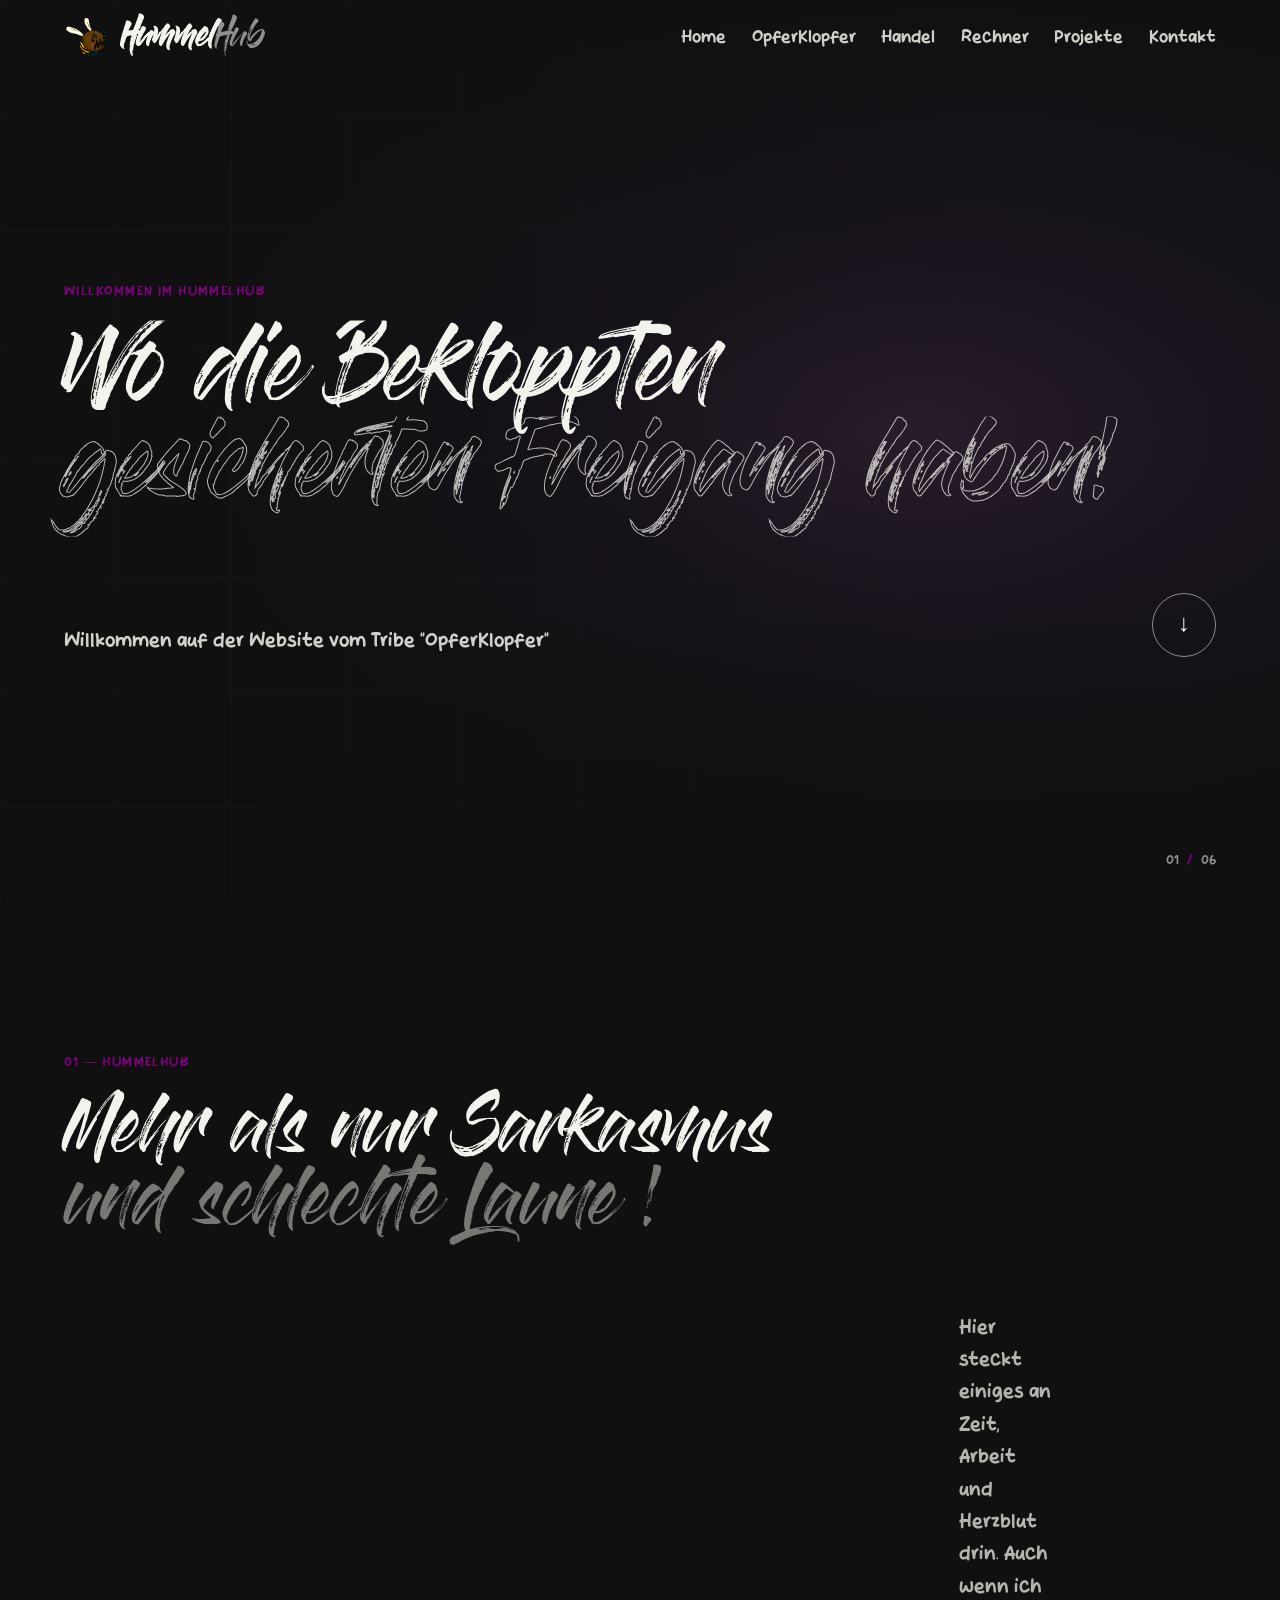
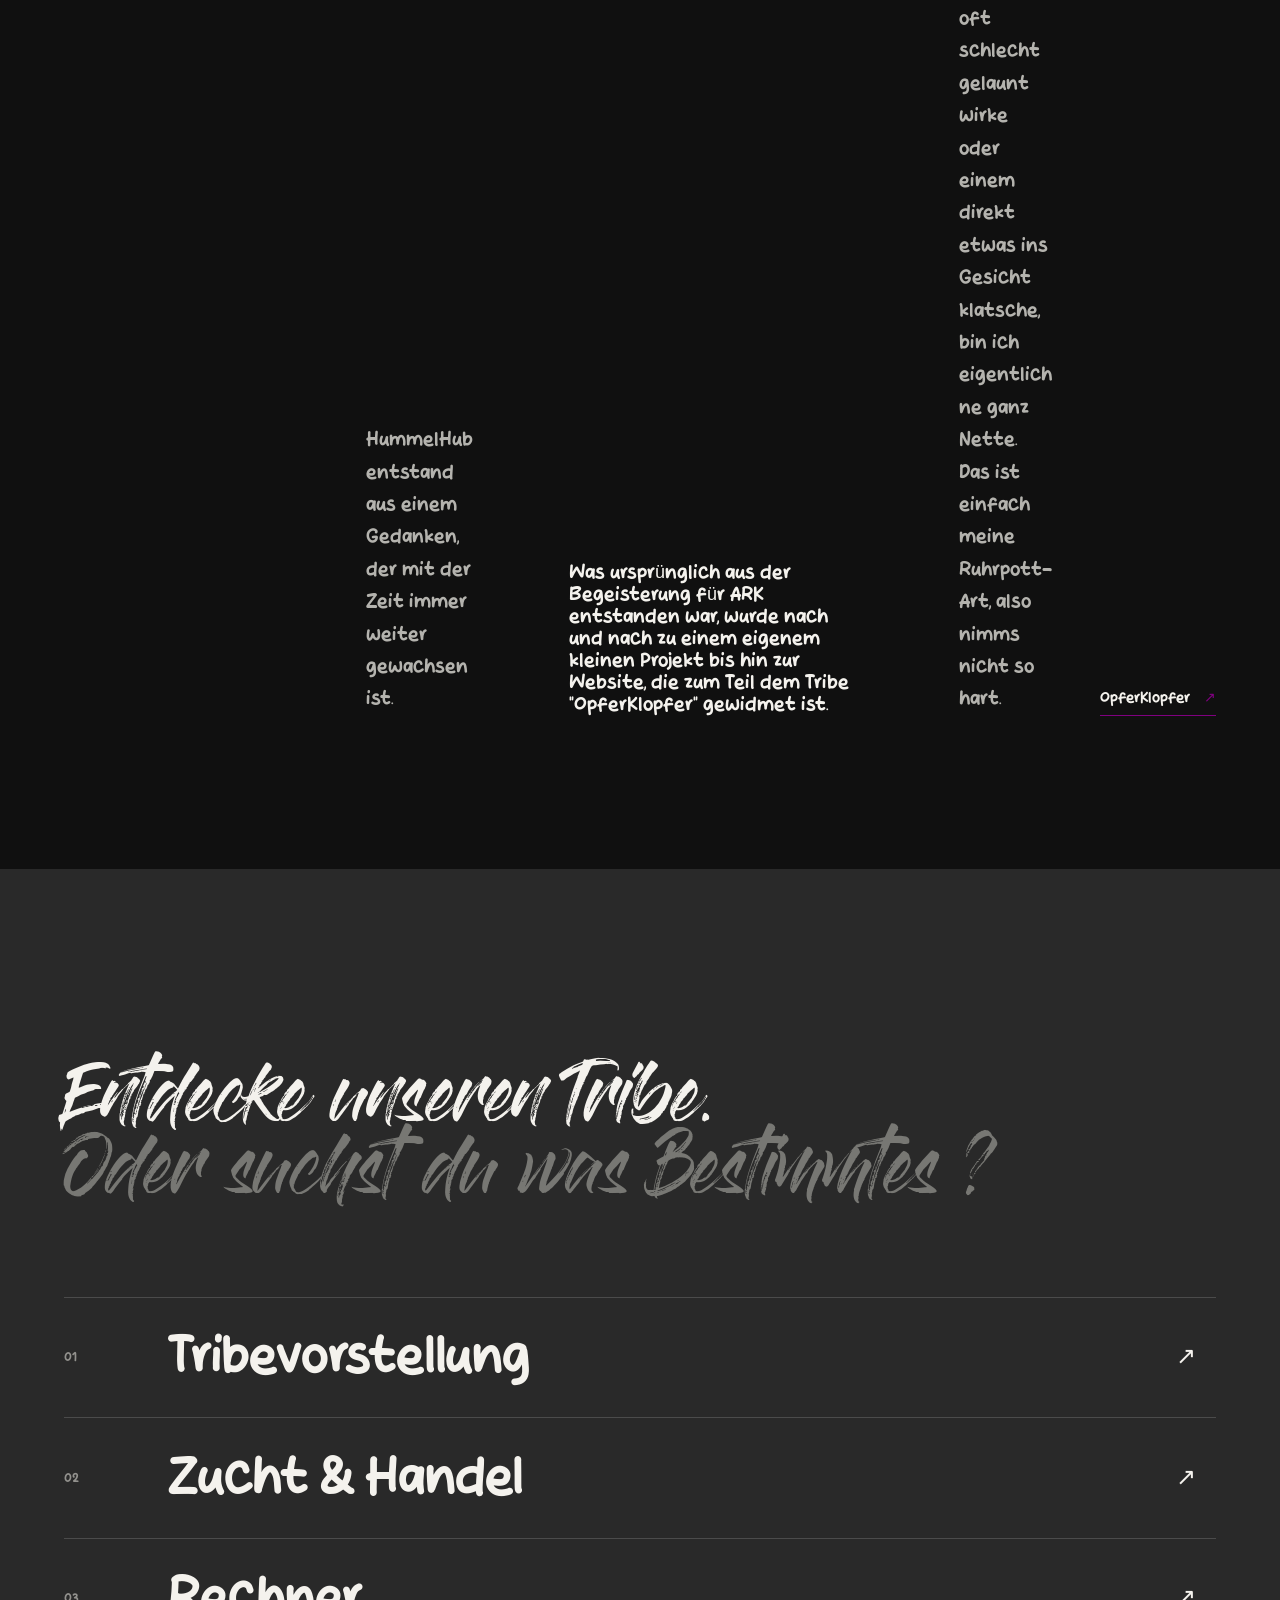
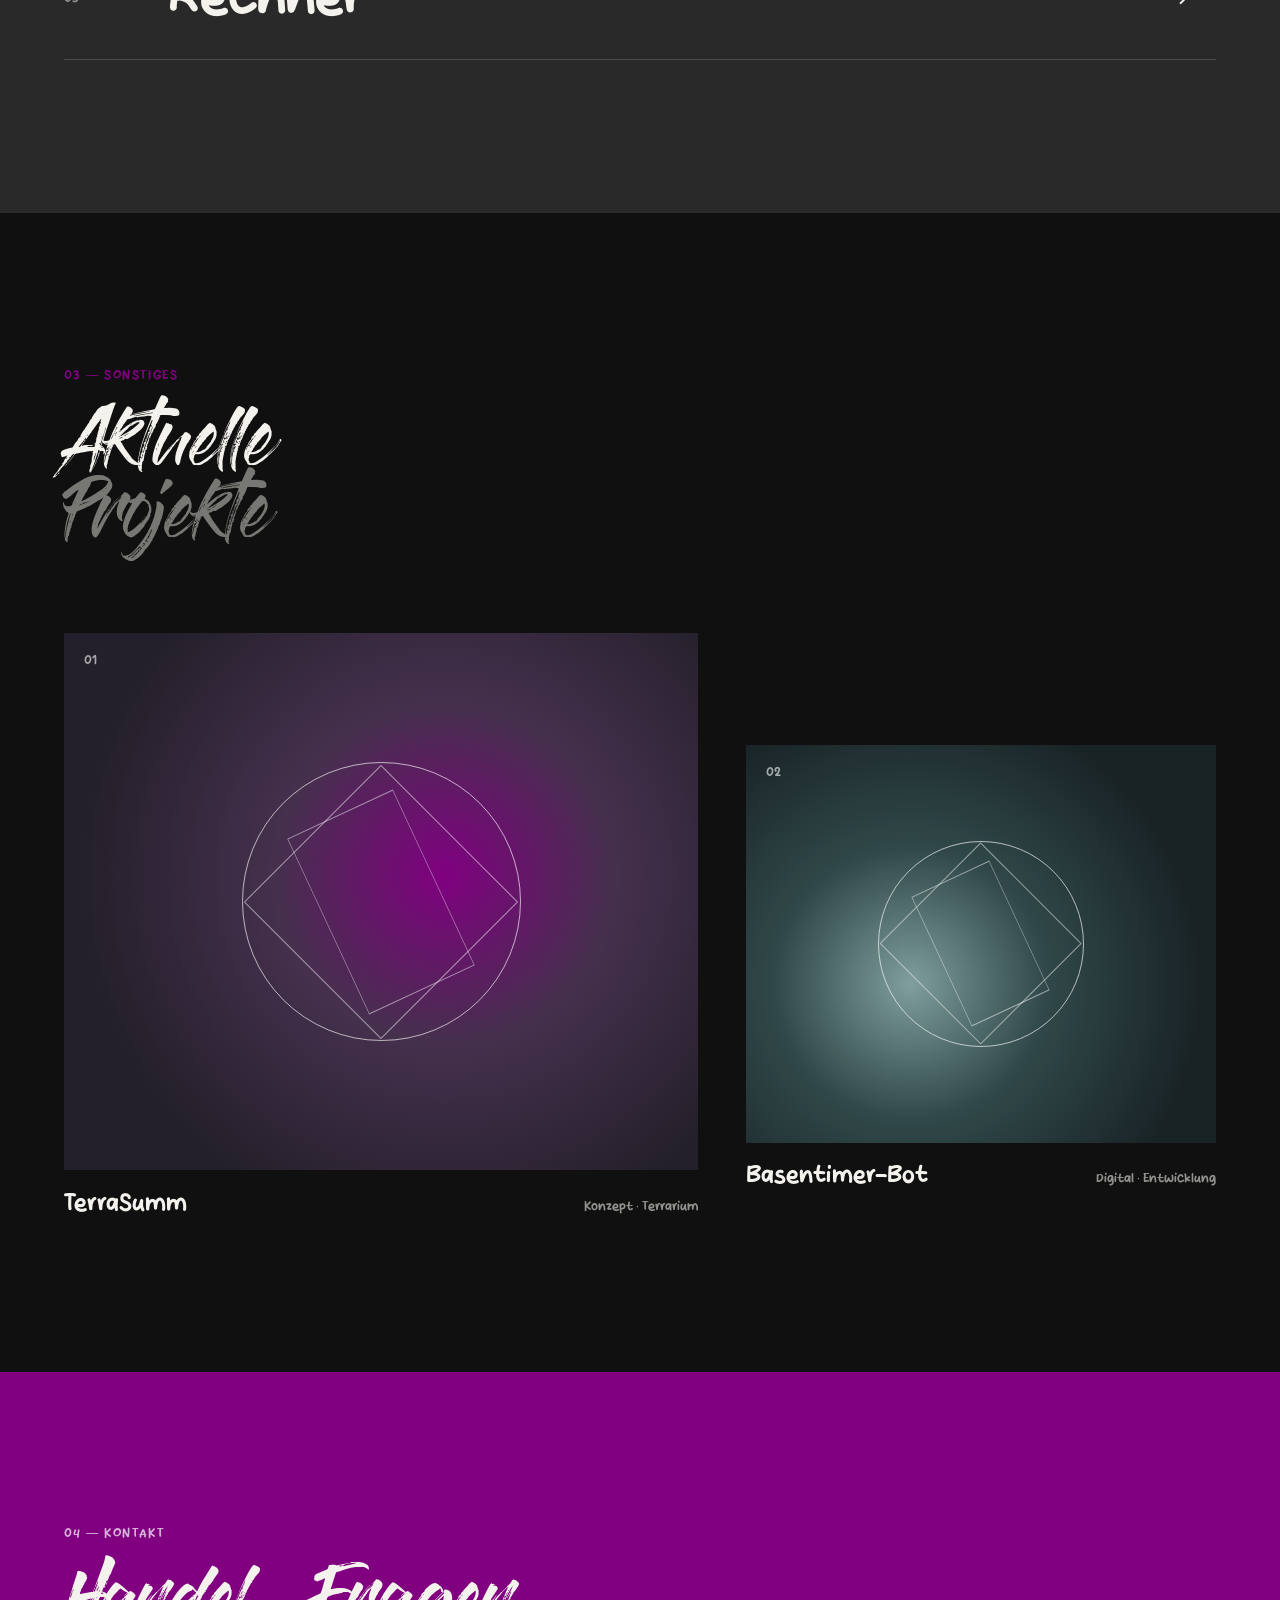
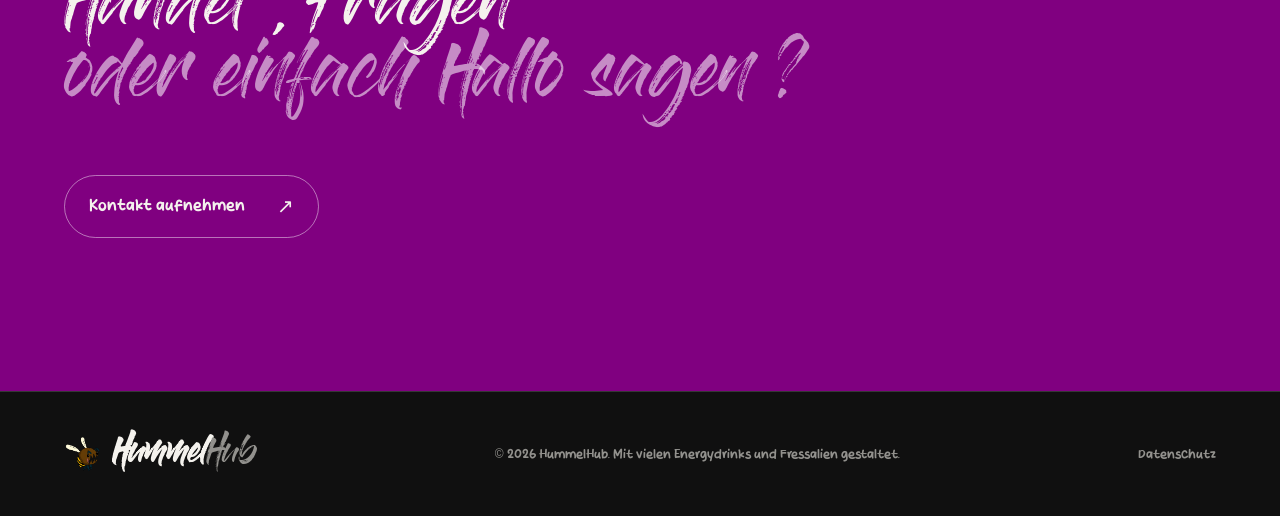
==== commit fc14206c: "Seite hinzufügen" ====
--- a/index.html
+++ b/index.html
@@ -73,16 +73,13 @@
                 <p class="eyebrow reveal">WILLKOMMEN IM HUMMELHUB</p>
 
                 <h1 class="hero-title">
-                    <span>Wo die ARK-Psychiatrie</span>
-                    <span class="outline">gesicherten Freigang hat.</span>
+                    <span>Wo  die  Bekloppten</span>
+                    <span class="outline">gesicherten  Freigang  haben!</span>
                 </h1>
 
                 <div class="hero-bottom">
                     <p class="hero-copy reveal">
-                        Willkommen auf der Website vom Tribe "OpferKlopfer".
-                        Wir sind bekloppt, breeden wie die Behinderten und geben einen Fick auf Alles...
-
-                        Mit vielen Energydrinks, Fressalien und Sturheit erstellt.
+                        Willkommen  auf  der  Website  vom  Tribe  "OpferKlopfer"
                     </p>
 
                     <a class="circle-link" href="#about" aria-label="Weiter entdecken">
@@ -100,18 +97,23 @@
             <p class="eyebrow reveal">01 — HUMMELHUB</p>
 
             <h2 class="reveal">
-                Mehr als nur Sarkasmus
+                Mehr  als  nur  Sarkasmus
                 <br>
-                <span class="muted">und schlechte Laune!</span>
+                <span class="muted">und  schlechte  Laune !</span>
             </h2>
 
             <div class="intro-foot">
                 <p>
                     HummelHub entstand aus einem Gedanken, der mit der Zeit immer weiter gewachsen ist.
+                </p>
+
+                </p>
                     Was ursprünglich aus der Begeisterung für ARK entstanden war, wurde nach
                     und nach zu einem eigenem kleinen Projekt bis hin zur Website, die zum Teil
                     dem Tribe "OpferKlopfer" gewidmet ist.
-
+                </p>
+
+                <p>
                     Hier steckt einiges an Zeit, Arbeit und Herzblut drin. Auch wenn
                     ich oft schlecht gelaunt wirke oder einem direkt etwas ins Gesicht
                     klatsche, bin ich eigentlich ne ganz Nette.
@@ -132,9 +134,9 @@
                 <p class="eyebrow reveal">02 — UNSER TRIBE</p>
 
                 <h2 class="reveal">
-                    Entdecke unseren Tribe.
+                    Entdecke  unseren  Tribe.
                     <br>
-                    <span class="muted">Oder suchst du was Bestimmtes?</span>
+                    <span class="muted">Oder  suchst  du  was  Bestimmtes ?</span>
                 </h2>
             </div>
 
@@ -205,13 +207,13 @@
             <p class="eyebrow reveal">04 — KONTAKT</p>
 
             <h2 class="reveal">
-                Handel, Fragen
+                Handel ,  Fragen
                 <br>
-                <span class="muted">oder einfach Hallo sagen?</span>
+                <span class="muted">oder  einfach  Hallo  sagen ?</span>
             </h2>
 
             <a class="contact-link" href="kontakt.html">
-                Kontakt aufnehmen <span>↗</span>
+                Kontakt  aufnehmen <span>↗</span>
             </a>
         </section>
 
@@ -235,7 +237,6 @@
         </p>
 
         <div class="footer-links">
-            <a href="impressum.html">Impressum</a>
             <a href="datenschutz.html">Datenschutz</a>
         </div>
     </footer>
--- a/css/style.css
+++ b/css/style.css
@@ -125,6 +125,7 @@
 }
 
 /* Überschriften */
+
 h1, h2 {
     font-family: var(--font-display);
 }
@@ -364,10 +365,7 @@
     display: flex;
     align-items: center;
     justify-content: space-between;
-
-    /* Bestehender Innenabstand bleibt unverändert */
     padding: .65em 0;
-
     border-bottom: 1px solid rgba(255, 255, 255, .12);
 
     font: 500 var(--font-size-menu-link)/1.2 var(--font-body);
@@ -575,6 +573,7 @@
 }
 
 /* Bereichsüberschriften 01–04 */
+
 .intro h2,
 .section-heading h2,
 .projects-head h2,
@@ -801,6 +800,152 @@
     margin: 0;
     color: var(--color-muted);
     font-size: var(--font-size-project-meta);
+}
+
+
+/* =========================================================
+   OPFERKLOPFER — MITGLIEDERKARTEN
+   Einheitliche Größen, Abstände und Dunkelrot-Akzente
+   ========================================================= */
+
+.tribe-page {
+    --member-highlight: #800000;
+}
+
+/* Mitglieder-Raster */
+
+.tribe-page .tribe-member-grid {
+    display: grid;
+    grid-template-columns: repeat(3, minmax(0, 1fr));
+    grid-auto-rows: 1fr;
+    align-items: stretch;
+    gap: 2.5rem;
+}
+
+/* Einheitliche Karten */
+
+.tribe-page .tribe-member-card {
+    display: flex;
+    flex-direction: column;
+    width: 100%;
+    height: 100%;
+    min-width: 0;
+    margin: 0;
+}
+
+/* Vorherige Verschiebung der zweiten Karte aufheben */
+
+.tribe-page .tribe-member-card:nth-child(2) {
+    margin-top: 0;
+}
+
+/* Einheitliche Bildbereiche */
+
+.tribe-page .tribe-member-card .project-art {
+    width: 100%;
+    aspect-ratio: 1 / 1;
+    flex: 0 0 auto;
+    display: grid;
+    place-items: center;
+    overflow: hidden;
+    background:
+        radial-gradient(
+            circle at 50% 45%,
+            #650000 0%,
+            #390000 38%,
+            #191010 100%
+        );
+    border: 1px solid rgba(128, 0, 0, .4);
+}
+
+/* Einheitliche Nummerierung */
+
+.tribe-page .tribe-member-card .project-art > span {
+    color: rgba(255, 255, 255, .65);
+}
+
+/* Dekorative Formen */
+
+.tribe-page .tribe-member-card .art-shape {
+    width: 42%;
+    border-color: rgba(180, 60, 60, .65);
+}
+
+.tribe-page .tribe-member-card .art-shape::before,
+.tribe-page .tribe-member-card .art-shape::after {
+    border-color: rgba(180, 60, 60, .5);
+}
+
+/* Platzhalter für Mitgliederfotos */
+
+.tribe-page .member-image-placeholder {
+    position: absolute;
+    inset: 0;
+    display: flex;
+    align-items: center;
+    justify-content: center;
+    z-index: 1;
+}
+
+.tribe-page .member-image-placeholder span {
+    padding: .6rem 1rem;
+    border: 1px solid rgba(255, 255, 255, .3);
+    color: rgba(255, 255, 255, .65);
+    font-size: 11px;
+    letter-spacing: .12em;
+    text-align: center;
+}
+
+/* Einheitlicher Textbereich */
+
+.tribe-page .tribe-member-card .project-meta {
+    display: flex;
+    flex: 1;
+    flex-direction: column;
+    align-items: flex-start;
+    justify-content: flex-start;
+    gap: .75rem;
+    padding: 1.4rem 0 0;
+}
+
+/* Rollenbezeichnung */
+
+.tribe-page .tribe-member-card .member-role {
+    color: var(--member-highlight);
+    font-size: 11px;
+    letter-spacing: .12em;
+    text-transform: uppercase;
+}
+
+/* Mitgliedernamen */
+
+.tribe-page .tribe-member-card .project-meta h3 {
+    margin: 0;
+    color: var(--color-text);
+    font-size: var(--font-size-project-title);
+    line-height: 1.3;
+}
+
+/* Beschreibungstexte */
+
+.tribe-page .tribe-member-card .project-meta p {
+    width: 100%;
+    margin: 0;
+    color: var(--color-muted);
+    font-size: var(--font-size-project-meta);
+    line-height: 1.7;
+}
+
+/* Dezente Hervorhebung beim Darüberfahren */
+
+@media (hover: hover) and (pointer: fine) {
+    .tribe-page .tribe-member-card:hover .project-art {
+        border-color: var(--member-highlight);
+    }
+
+    .tribe-page .tribe-member-card:hover .member-role {
+        color: #B34A4A;
+    }
 }
 
 
@@ -868,8 +1013,11 @@
 }
 
 .site-footer .brand-logo {
+    width: 38px;
     height: 38px;
-    max-width: 54px;
+    min-width: 38px;
+    max-width: 38px;
+    flex-basis: 38px;
 }
 
 .site-footer p {
@@ -979,8 +1127,14 @@
     }
 
     .brand-logo {
-        height: 42px;
-        max-width: 58px;
+        display: block;
+        width: 46px;
+        height: 46px;
+        min-width: 46px;
+        max-width: 46px;
+        object-fit: contain;
+        object-position: center;
+        flex: 0 0 46px;
     }
 
     .desktop-nav {
@@ -993,6 +1147,18 @@
 
     .project-card:nth-child(2) {
         margin-top: 4rem;
+    }
+
+    /* Tribe-Mitglieder: zwei gleich breite Spalten */
+
+    .tribe-page .tribe-member-grid {
+        grid-template-columns: repeat(2, minmax(0, 1fr));
+        grid-auto-rows: 1fr;
+        gap: 2rem;
+    }
+
+    .tribe-page .tribe-member-card:nth-child(2) {
+        margin-top: 0;
     }
 }
 
@@ -1128,6 +1294,26 @@
         margin-top: 0;
     }
 
+    /* Tribe-Mitglieder: eine Spalte */
+
+    .tribe-page .tribe-member-grid {
+        grid-template-columns: minmax(0, 1fr);
+        grid-auto-rows: auto;
+        gap: 2.5rem;
+    }
+
+    .tribe-page .tribe-member-card {
+        height: auto;
+    }
+
+    .tribe-page .tribe-member-card .project-art {
+        aspect-ratio: 1.1;
+    }
+
+    .tribe-page .tribe-member-card .project-meta {
+        min-height: 140px;
+    }
+
     .project-art {
         aspect-ratio: 1.1;
     }
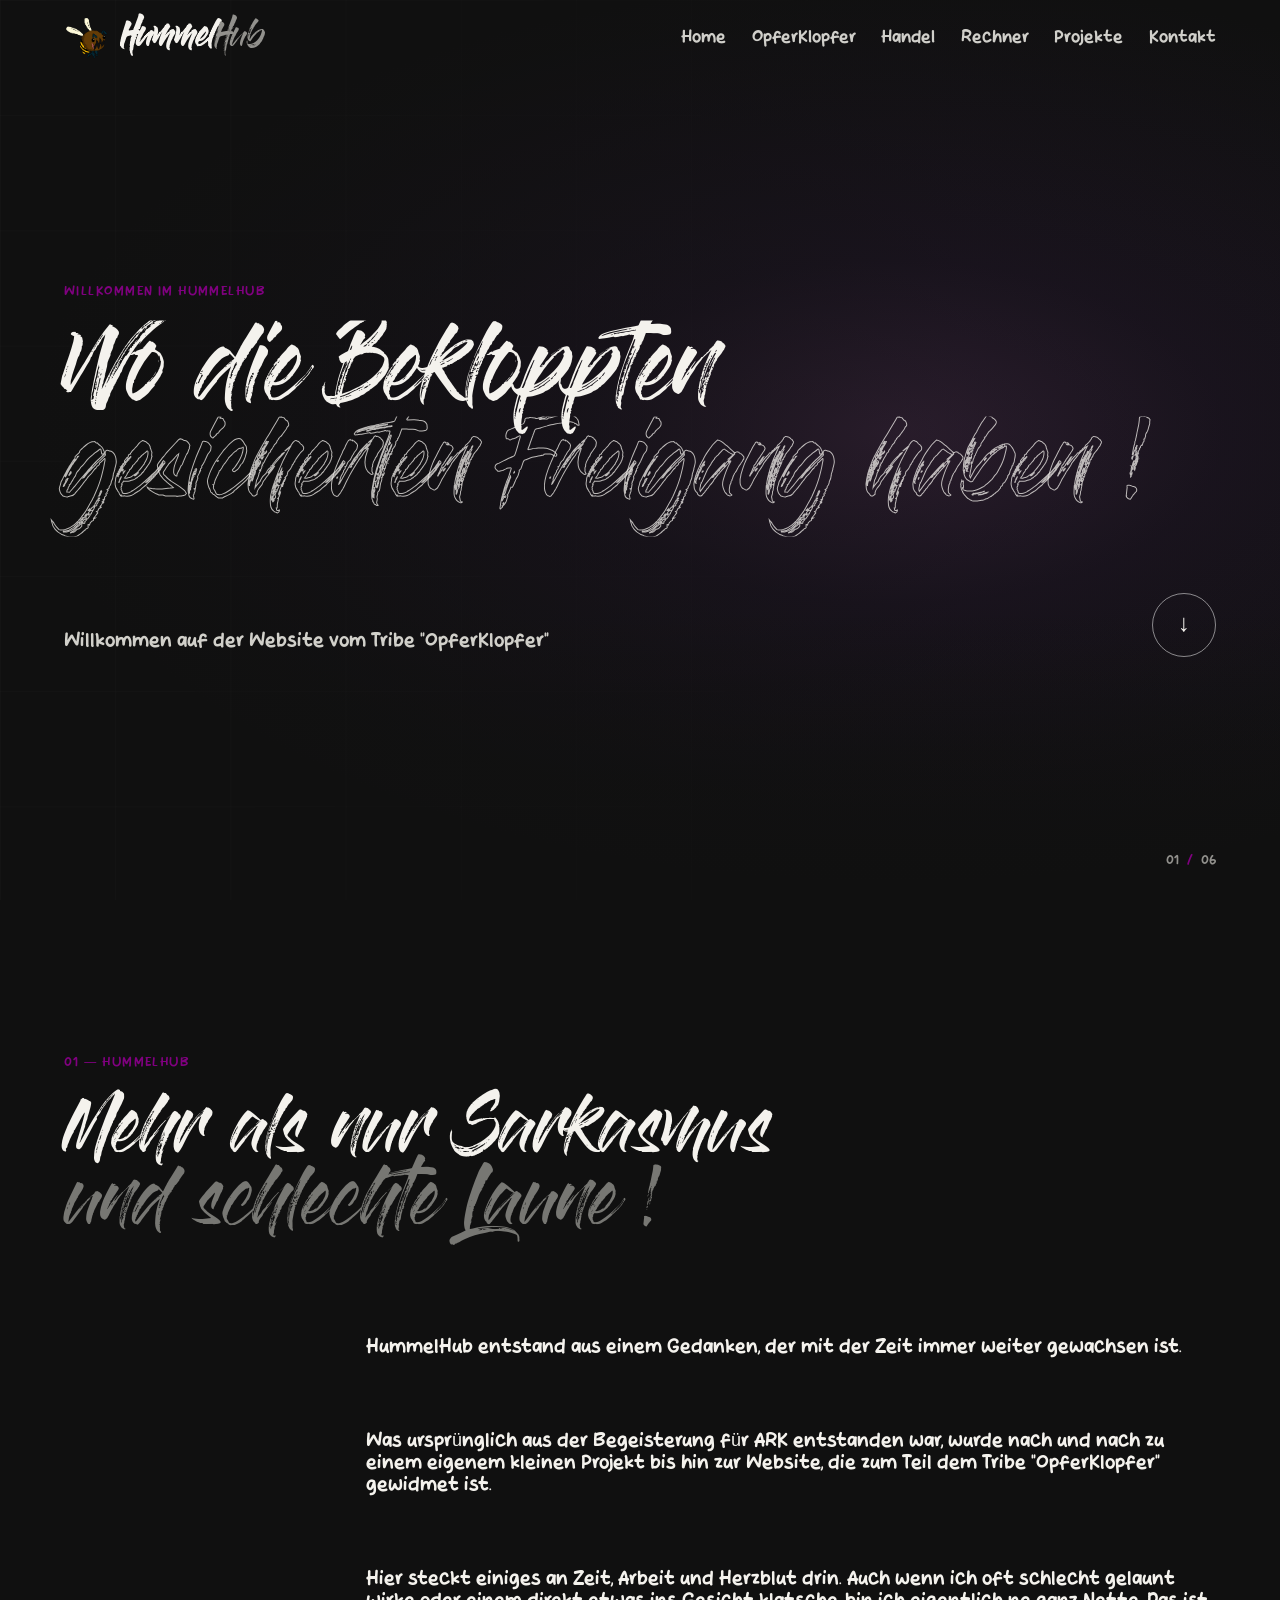
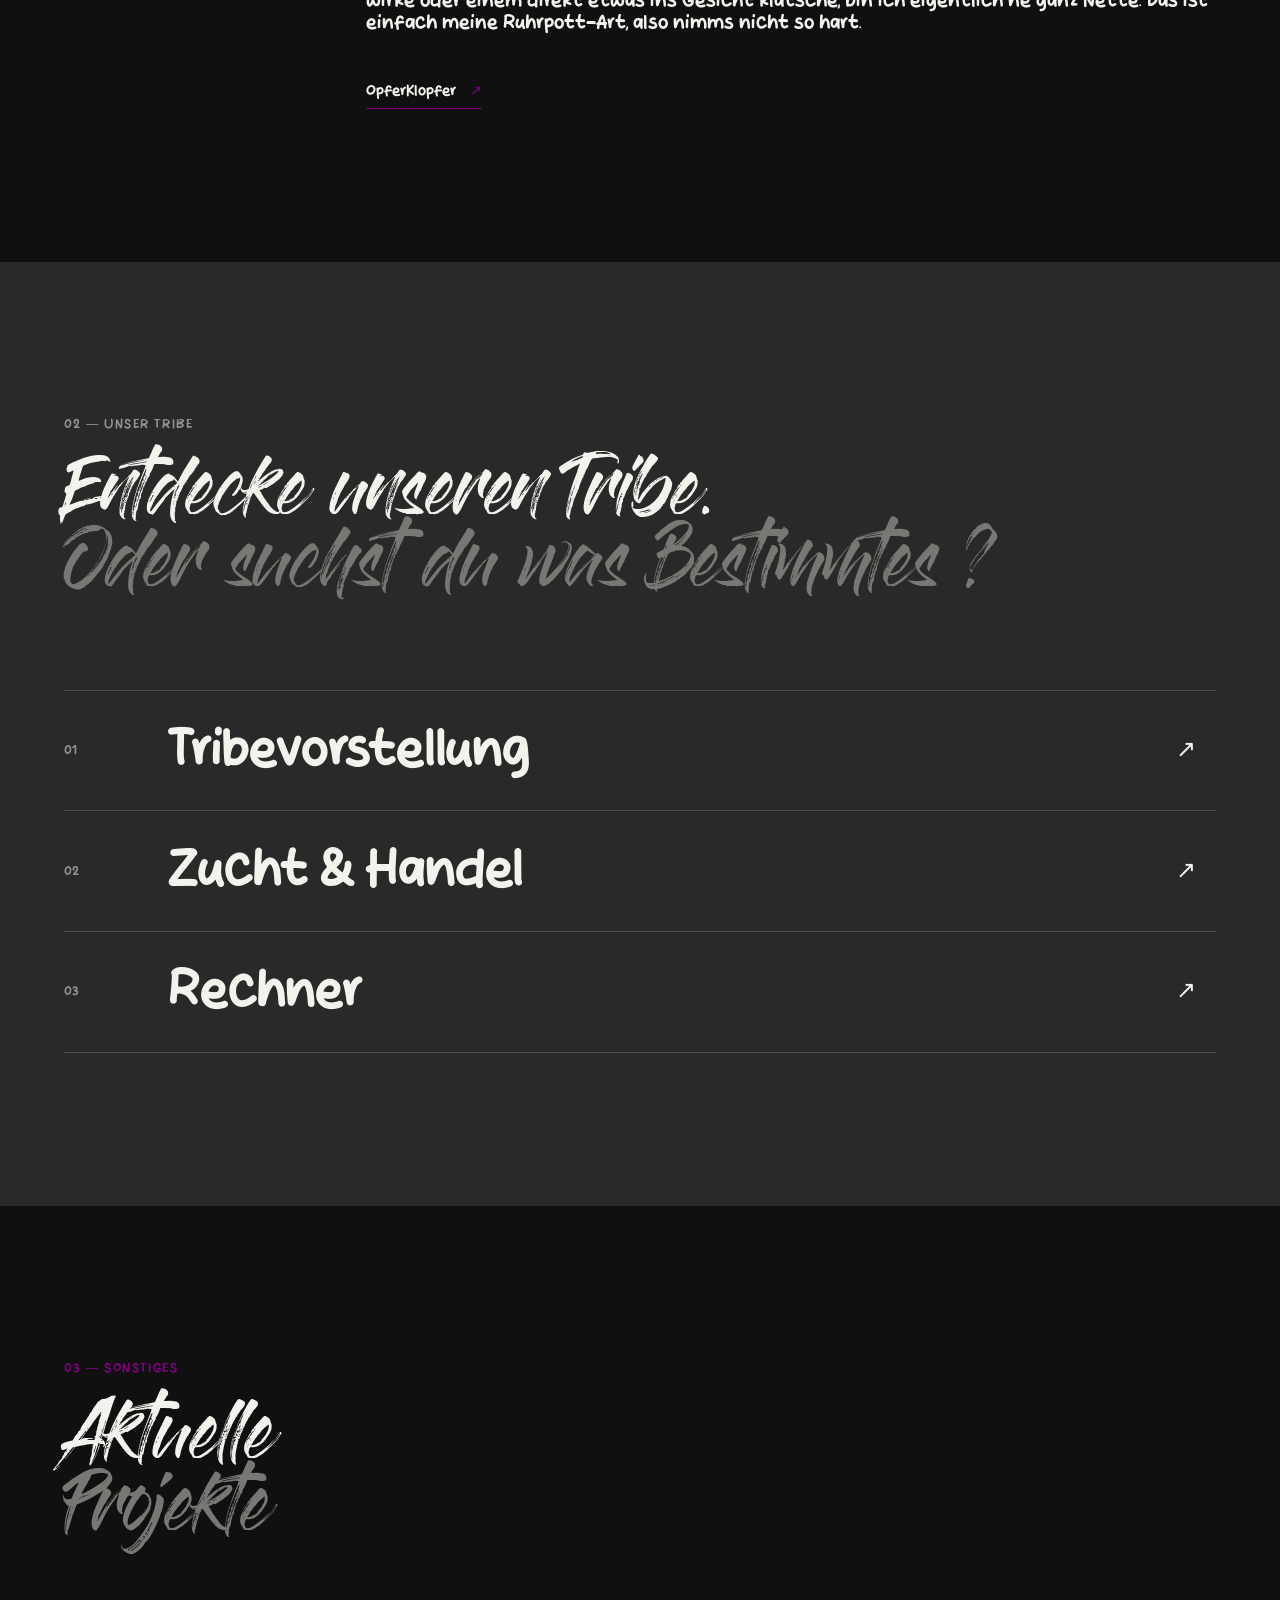
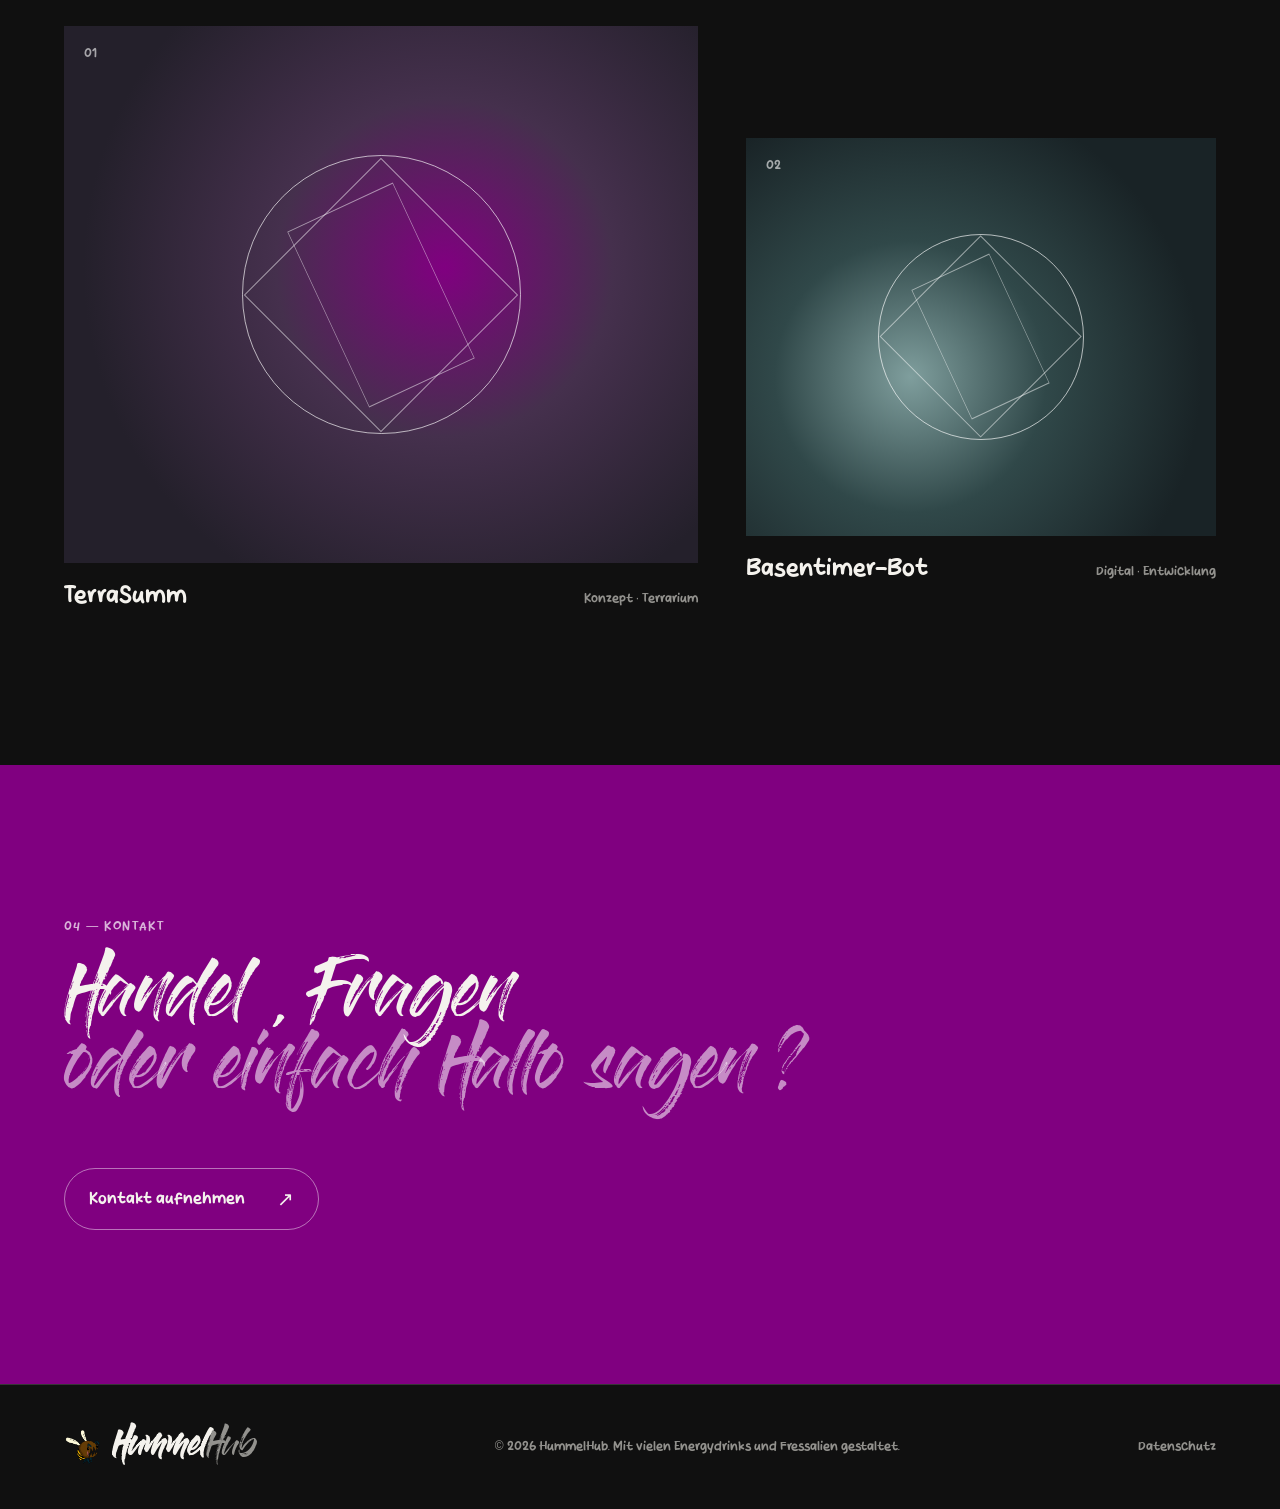
==== commit aea15c37: "Optik vereinheitlichen" ====
--- a/index.html
+++ b/index.html
@@ -74,7 +74,7 @@
 
                 <h1 class="hero-title">
                     <span>Wo  die  Bekloppten</span>
-                    <span class="outline">gesicherten  Freigang  haben!</span>
+                    <span class="outline">gesicherten  Freigang  haben !</span>
                 </h1>
 
                 <div class="hero-bottom">
@@ -103,7 +103,7 @@
             </h2>
 
             <div class="intro-foot">
-                <p>
+                </p>
                     HummelHub entstand aus einem Gedanken, der mit der Zeit immer weiter gewachsen ist.
                 </p>
 
@@ -113,7 +113,7 @@
                     dem Tribe "OpferKlopfer" gewidmet ist.
                 </p>
 
-                <p>
+                </p>
                     Hier steckt einiges an Zeit, Arbeit und Herzblut drin. Auch wenn
                     ich oft schlecht gelaunt wirke oder einem direkt etwas ins Gesicht
                     klatsche, bin ich eigentlich ne ganz Nette.
--- a/css/style.css
+++ b/css/style.css
@@ -588,18 +588,23 @@
     color: #777773;
 }
 
+/* Einleitungstext mit einzelnen Absätzen */
+
 .intro-foot {
     display: flex;
-    align-items: flex-end;
-    justify-content: space-between;
-    gap: 3rem;
+    flex-direction: column;
+    align-items: flex-start;
+    justify-content: flex-start;
+    gap: 1.5rem;
     margin: 4rem 0 0 auto;
     max-width: 850px;
 }
 
 .intro-foot p {
-    flex: 1;
+    display: block;
+    width: 100%;
     max-width: 550px;
+    flex: none;
     margin: 0;
     color: #B4B3AE;
     font-size: var(--font-size-intro-text);
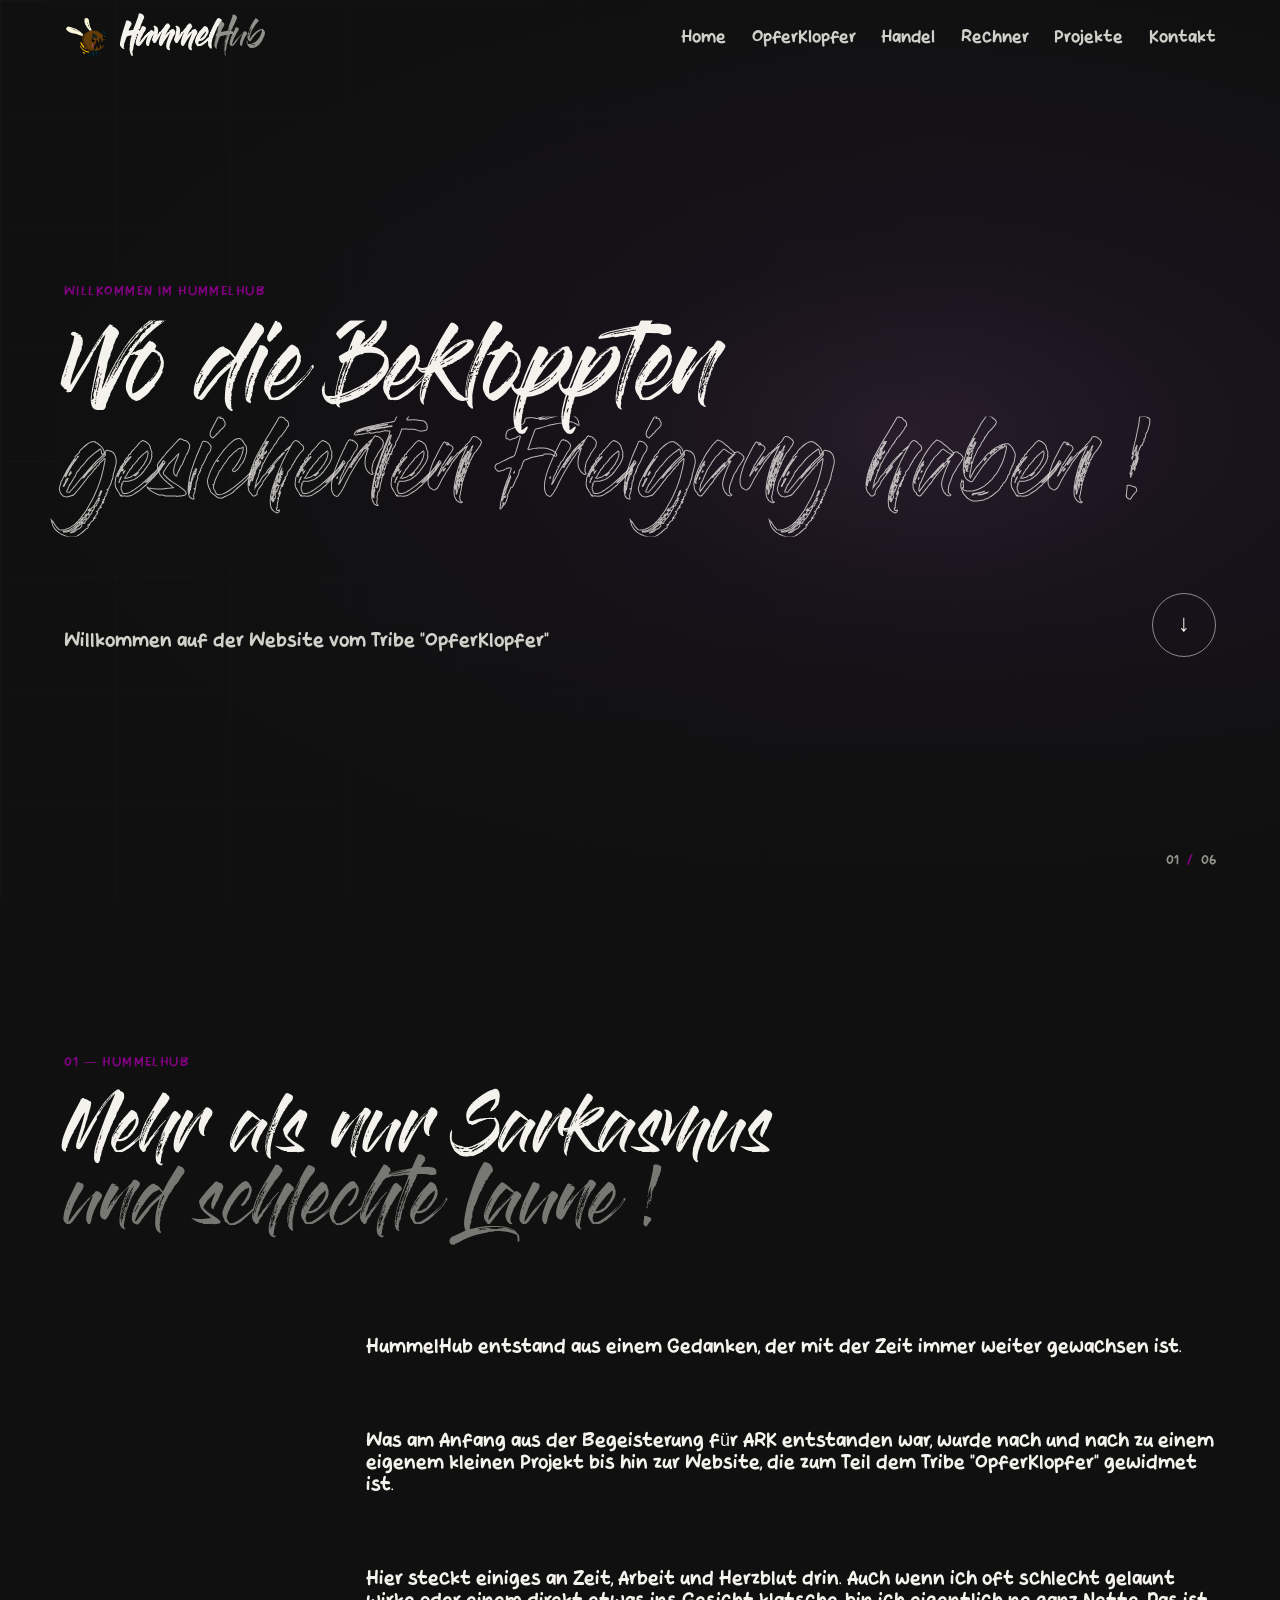
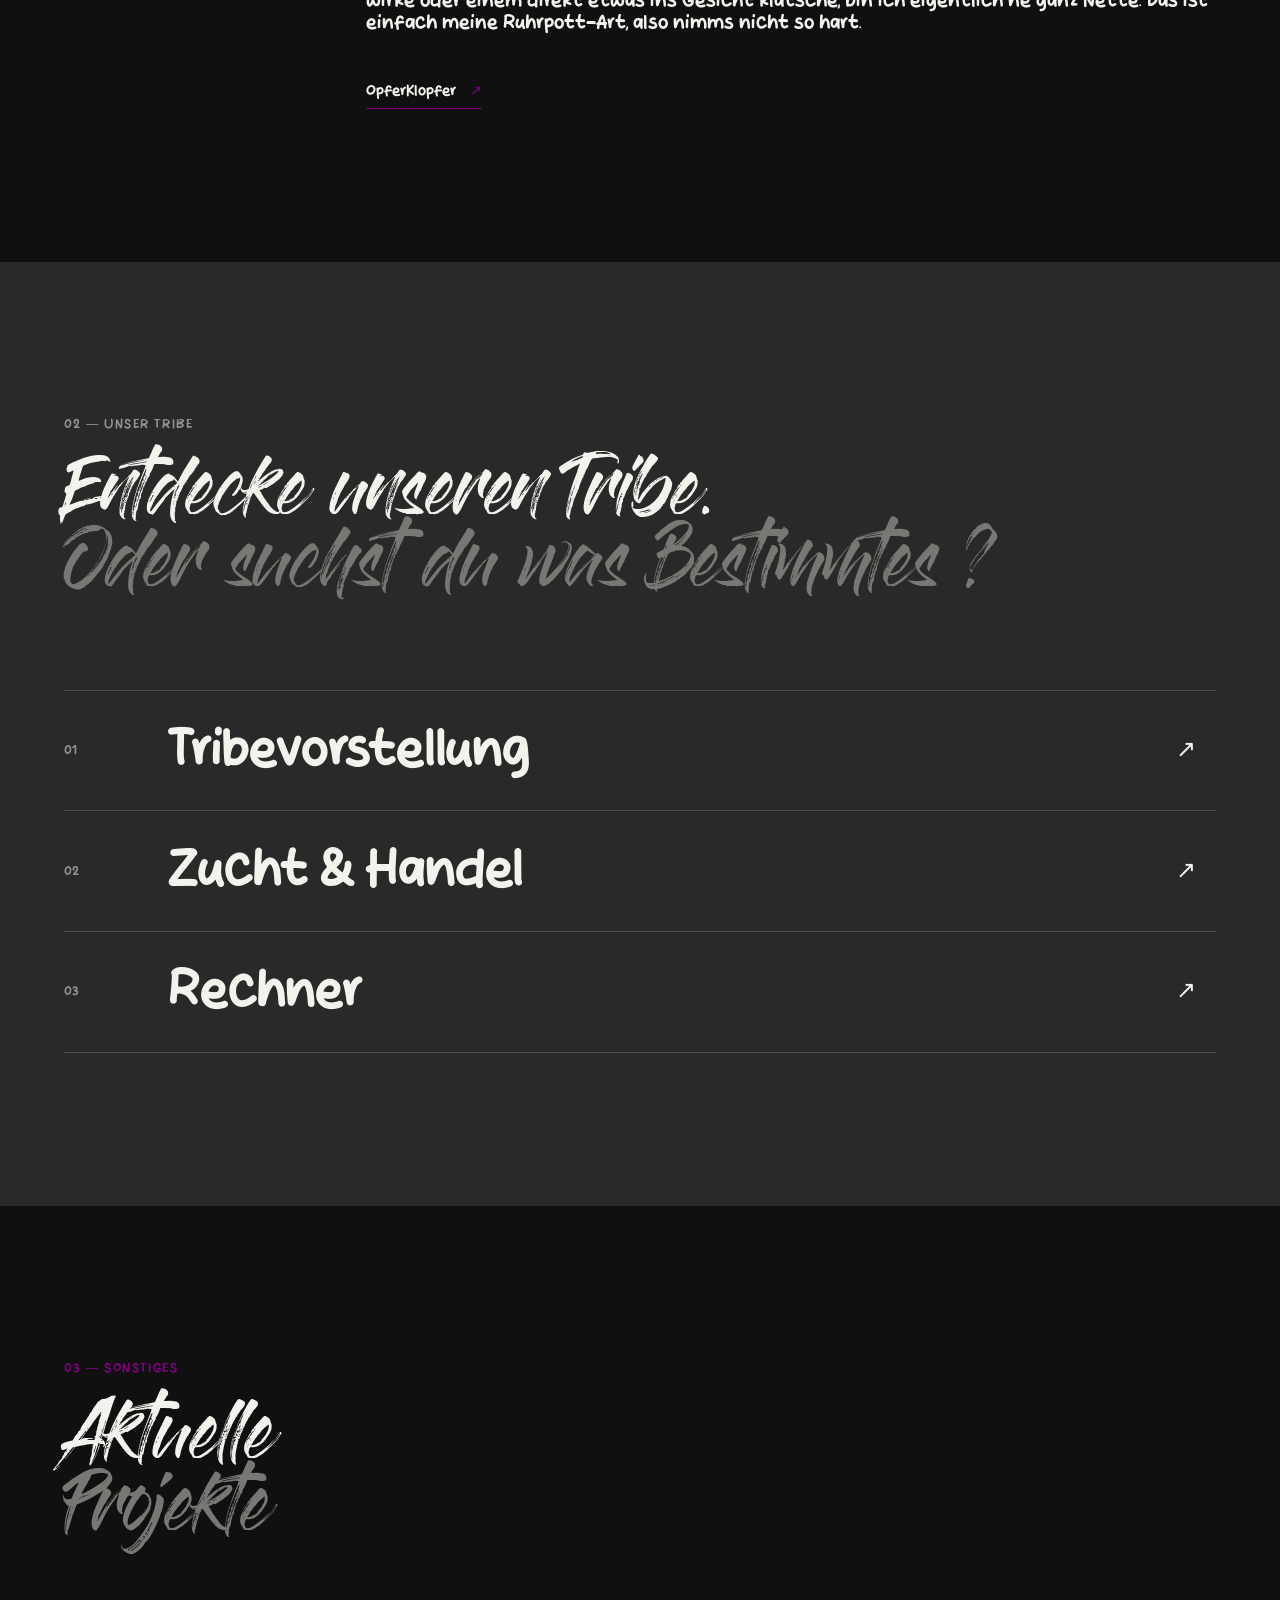
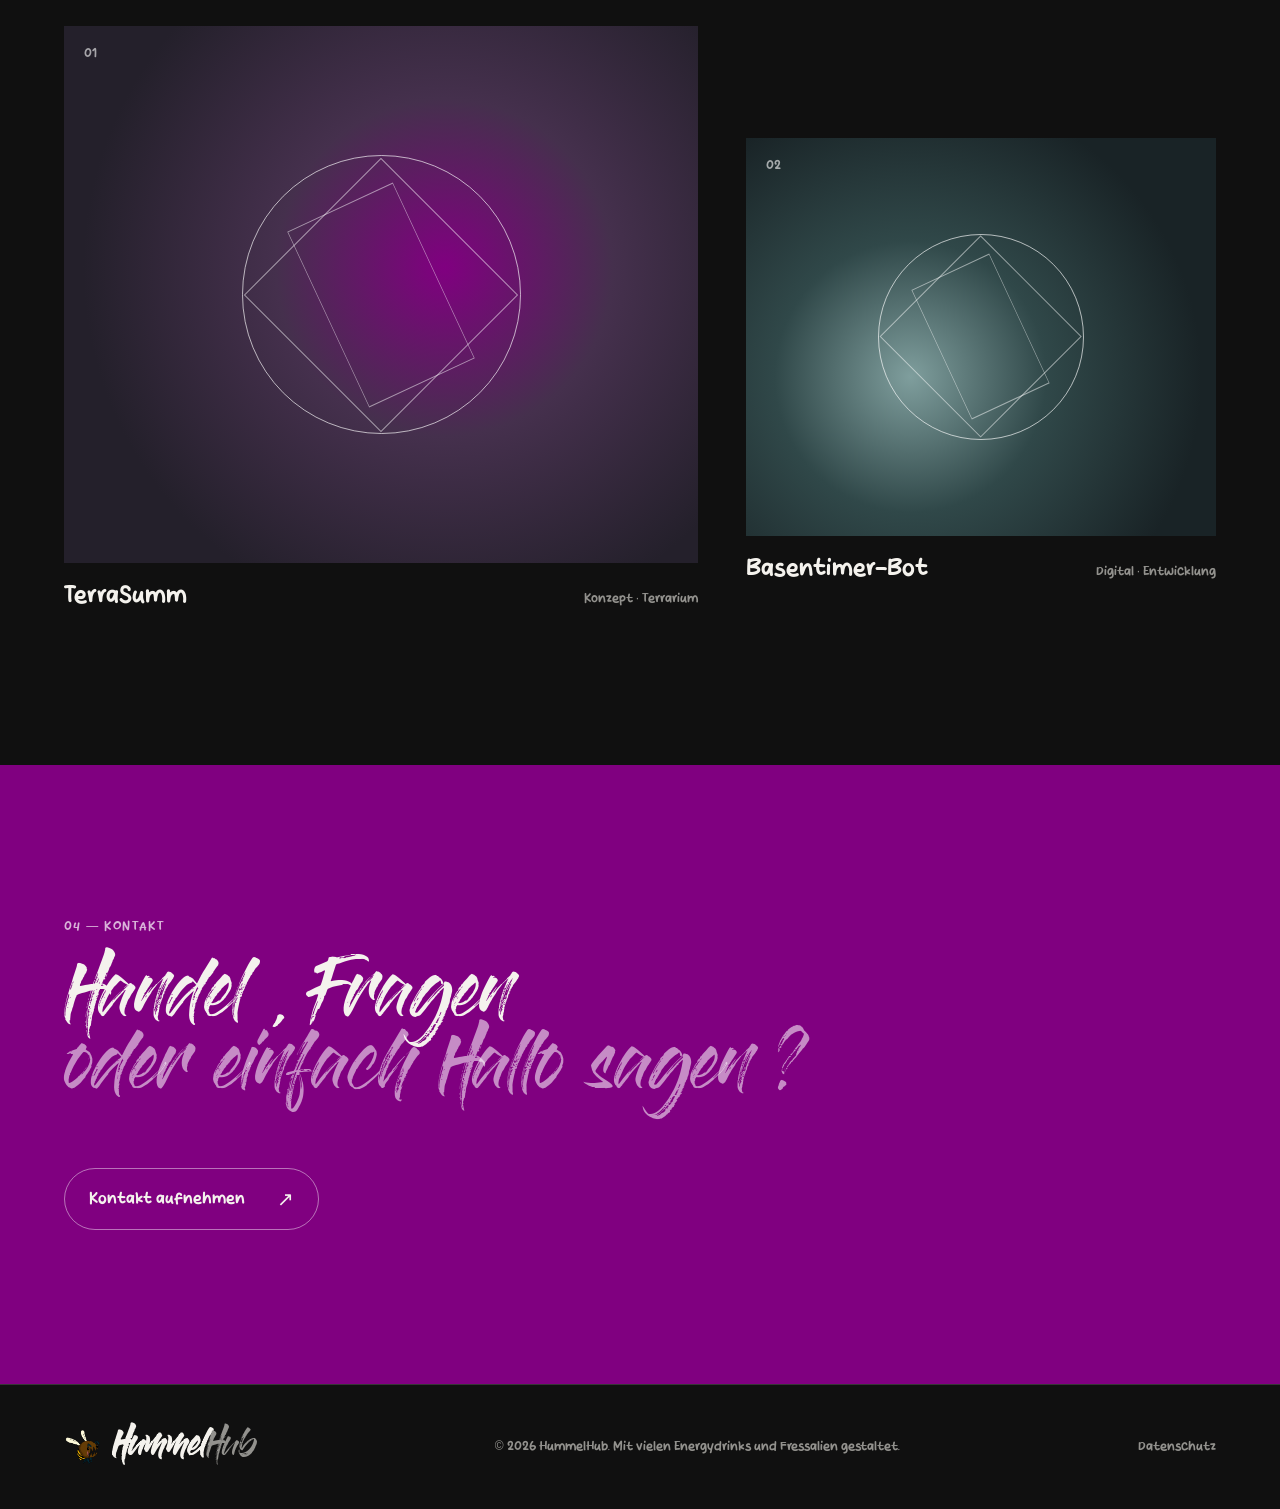
==== commit b18127fd: "Optik vereinheitlichen" ====
--- a/index.html
+++ b/index.html
@@ -108,7 +108,7 @@
                 </p>
 
                 </p>
-                    Was ursprünglich aus der Begeisterung für ARK entstanden war, wurde nach
+                    Was am Anfang aus der Begeisterung für ARK entstanden war, wurde nach
                     und nach zu einem eigenem kleinen Projekt bis hin zur Website, die zum Teil
                     dem Tribe "OpferKlopfer" gewidmet ist.
                 </p>
